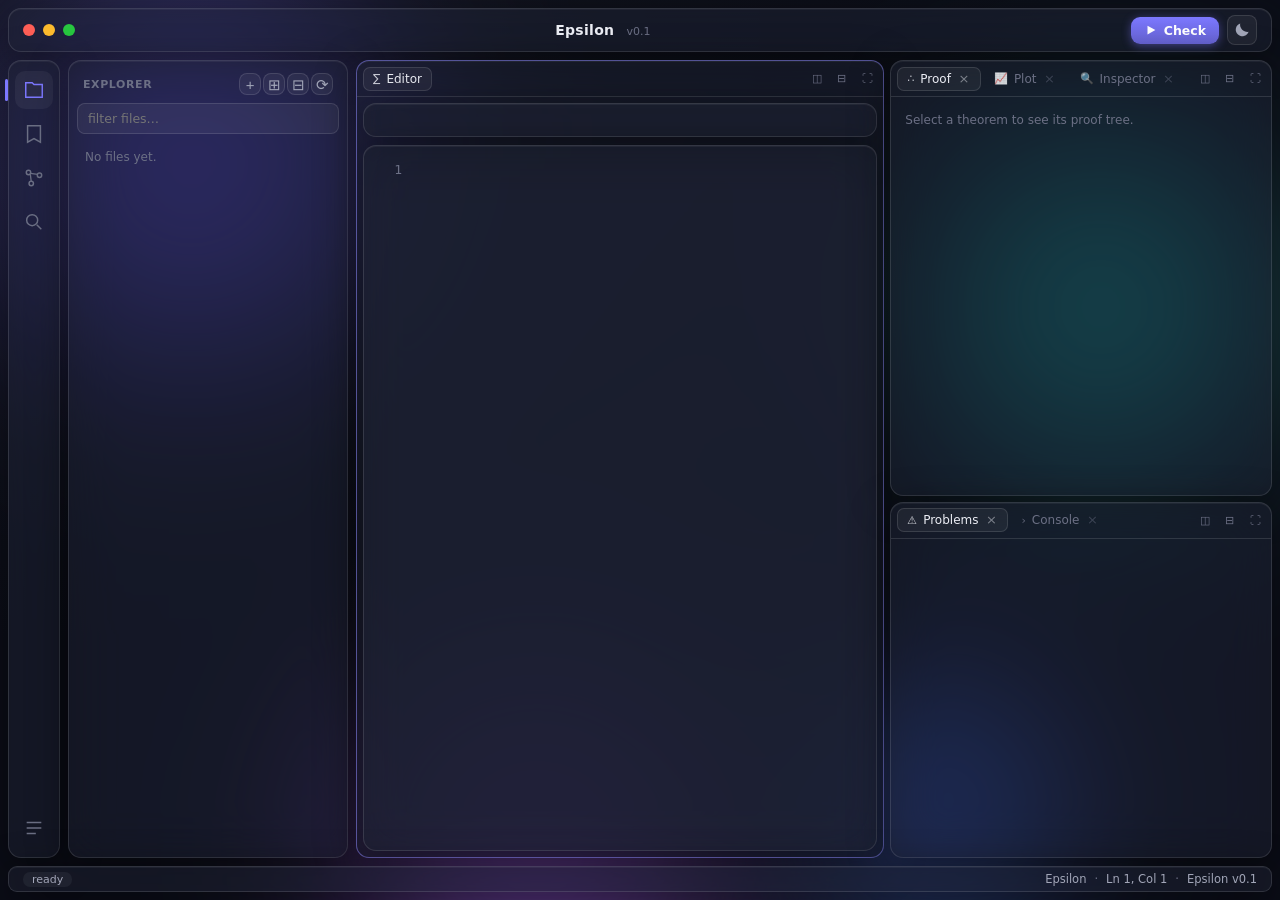
==== epsilon/server/static/index.html @ f81b8e3e "IDE: folder-aware file explorer and a multi-language editor Completes Phase 1 of the IDE plan.  **Fi" ====
<!DOCTYPE html>
<html lang="en" data-theme="dark">
<head>
  <meta charset="UTF-8" />
  <meta name="viewport" content="width=device-width, initial-scale=1.0" />
  <title>Epsilon</title>
  <link rel="icon" href="data:image/svg+xml,%3Csvg xmlns='http://www.w3.org/2000/svg' viewBox='0 0 32 32'%3E%3Crect width='32' height='32' rx='7' fill='%237c78ff'/%3E%3Ctext x='16' y='23' font-size='21' font-family='Georgia,serif' fill='white' text-anchor='middle'%3E%CE%B5%3C/text%3E%3C/svg%3E" />
  <link rel="stylesheet" href="app.css" />
</head>
<body>
  <!-- animated glass background -->
  <div class="bg-mesh" aria-hidden="true">
    <span class="blob blob-a"></span>
    <span class="blob blob-b"></span>
    <span class="blob blob-c"></span>
    <span class="blob blob-d"></span>
  </div>

  <div id="app" class="app-grid">
    <!-- title bar -->
    <header class="titlebar glass">
      <div class="title-left">
        <span class="traffic"><i class="tl tl-r"></i><i class="tl tl-y"></i><i class="tl tl-g"></i></span>
      </div>
      <div class="title-center">
        <span class="brand">Epsilon</span>
        <span class="brand-sub" id="metaVersion"></span>
      </div>
      <div class="title-right">
        <button class="btn" id="checkBtn" title="Check (Ctrl/Cmd+Enter)">
          <svg viewBox="0 0 16 16" width="14" height="14"><path d="M4 3l9 5-9 5z" fill="currentColor"/></svg>
          Check
        </button>
        <button class="icon-btn" id="themeBtn" title="Toggle theme" aria-label="Toggle theme">
          <svg viewBox="0 0 16 16" width="16" height="16"><path d="M6.2 1.4a6.6 6.6 0 108.4 8.4A7.2 7.2 0 016.2 1.4z" fill="currentColor"/></svg>
        </button>
      </div>
    </header>

    <!-- activity bar -->
    <nav class="activitybar glass" aria-label="Activity">
      <button class="act active" data-view="explorer" title="Explorer" aria-label="Explorer">
        <svg viewBox="0 0 24 24" width="22" height="22"><path d="M3 4h7l2 2h9v14H3z" fill="none" stroke="currentColor" stroke-width="1.6"/></svg>
      </button>
      <button class="act" data-view="theorems" title="Theorems" aria-label="Theorems">
        <svg viewBox="0 0 24 24" width="22" height="22"><path d="M5 3h14v18l-7-4-7 4z" fill="none" stroke="currentColor" stroke-width="1.6"/></svg>
      </button>
      <button class="act" data-view="graph" title="Dependency graph" aria-label="Dependency graph">
        <svg viewBox="0 0 24 24" width="22" height="22"><circle cx="6" cy="6" r="2.4" fill="none" stroke="currentColor" stroke-width="1.6"/><circle cx="18" cy="9" r="2.4" fill="none" stroke="currentColor" stroke-width="1.6"/><circle cx="9" cy="18" r="2.4" fill="none" stroke="currentColor" stroke-width="1.6"/><path d="M8 7l8 1M8 8l1 8" stroke="currentColor" stroke-width="1.4"/></svg>
      </button>
      <button class="act" data-view="search" title="Search" aria-label="Search">
        <svg viewBox="0 0 24 24" width="22" height="22"><circle cx="10" cy="10" r="6" fill="none" stroke="currentColor" stroke-width="1.6"/><path d="M15 15l5 5" stroke="currentColor" stroke-width="1.6"/></svg>
      </button>
      <div class="act-spacer"></div>
      <button class="act" id="paletteBtn" title="Command palette (Ctrl/Cmd+Shift+P)" aria-label="Command palette">
        <svg viewBox="0 0 24 24" width="22" height="22"><path d="M4 6h16M4 12h16M4 18h10" stroke="currentColor" stroke-width="1.6"/></svg>
      </button>
    </nav>

    <!-- sidebar -->
    <aside class="sidebar glass" id="sidebar">
      <div class="side-panel" data-panel="explorer">
        <div class="side-head">Explorer
          <span class="side-head-actions">
            <button class="mini-btn" id="newFileBtn" title="New file">+</button>
            <button class="mini-btn" id="newFolderBtn" title="New folder">⊞</button>
            <button class="mini-btn" id="collapseAllBtn" title="Collapse folders">⊟</button>
            <button class="mini-btn" id="refreshFilesBtn" title="Refresh">⟳</button>
          </span>
        </div>
        <input class="search-input" id="fileFilter" placeholder="filter files…" />
        <ul class="file-list" id="fileList"></ul>
      </div>
      <div class="side-panel hidden" data-panel="theorems">
        <div class="side-head">Theorems <span class="badge-counts" id="thmCounts"></span></div>
        <ul class="thm-list" id="thmList"></ul>
      </div>
      <div class="side-panel hidden" data-panel="graph">
        <div class="side-head">Dependency graph</div>
        <input class="search-input" id="graphSearch" placeholder="focus a result…" />
        <div class="graph-filters">
          <label><input type="checkbox" id="gfTheorem" checked /> Theorems</label>
          <label><input type="checkbox" id="gfAxiom" checked /> Axioms</label>
          <label><input type="checkbox" id="gfDefinition" /> Definitions</label>
          <label><input type="checkbox" id="gfIsolated" /> Unconnected</label>
        </div>
        <div class="graph-legend" id="graphLegend"></div>
        <div class="graph-hint">Drag the background to pan, scroll to zoom,
          drag a node to pull it out, click to inspect. Definitions are hidden
          by default because type aliases link to nearly everything.</div>
      </div>
      <div class="side-panel hidden" data-panel="search">
        <div class="side-head">Search</div>
        <input class="search-input" id="searchInput" placeholder="theorems, definitions…" />
        <ul class="search-results" id="searchResults"></ul>
      </div>
    </aside>

    <!-- editor + tabs -->
    <div class="pane-host" id="paneHost"></div>

    <footer class="statusbar glass">
      <span class="status-left">
        <span id="checkState" class="chip">ready</span>
        <span class="status-counts" id="statusCounts"></span>
      </span>
      <span class="status-right">
        <span id="editorLanguage">Epsilon</span>
        <span class="dot">·</span>
        <span id="cursorPos">Ln 1, Col 1</span>
        <span class="dot">·</span>
        <span>Epsilon v0.1</span>
      </span>
    </footer>
  </div>

  <!-- command palette -->
  <div class="palette-overlay hidden" id="paletteOverlay">
    <div class="palette glass">
      <input class="palette-input" id="paletteInput" placeholder="Type a command or file…" />
      <ul class="palette-list" id="paletteList"></ul>
    </div>
  </div>

  <!-- Pane views. These elements are re-parented into panes by panes.js;
       they live here only so the document has somewhere to define them. -->
  <div id="viewVault" hidden>
    <div id="viewDeps" class="view-graph">
      <div class="graph-tools" id="graphTools">
        <button class="mini-btn" id="graphFit" title="Fit graph to view">⤢</button>
        <button class="mini-btn" id="graphReset" title="Reset graph layout">⟳</button>
      </div>
      <canvas class="graph-canvas" id="graphCanvas"></canvas>
    </div>
    <div id="viewEditor" class="view-editor">
      <div class="tabstrip glass" id="tabstrip"></div>
      <div class="editor-wrap">
        <div class="gutter" id="gutter"></div>
        <div class="code-scroll" id="codeScroll">
          <pre class="highlight" id="highlight" aria-hidden="true"><code id="highlightCode"></code></pre>
          <textarea class="code-input" id="editor" spellcheck="false"
            autocomplete="off" autocapitalize="off" wrap="off"></textarea>
          <div class="caret hidden" id="caret" aria-hidden="true"></div>
        </div>
        <div class="autocomplete hidden" id="autocomplete" role="listbox"></div>
      </div>
    </div>
    <div class="view-scroll" id="proofPanel">
      <div class="empty-hint">Select a theorem to see its proof tree.</div>
    </div>
    <div class="view-scroll" id="plotPanel">
      <div class="empty-hint">Plots from the last check appear here.</div>
    </div>
    <div class="view-scroll" id="inspectorPanel">
      <div id="inspectorSymbol"></div>
      <div id="inspectorResults">
        <div class="empty-hint">#check / #eval results appear here.</div>
      </div>
    </div>
    <div class="view-scroll" id="problemsPanel"></div>
    <div class="view-console" id="consolePanel">
      <div class="console-log" id="consoleLog"></div>
      <div class="console-input-row">
        <span class="console-prompt">ε&gt;</span>
        <textarea class="console-input" id="consoleInput" rows="1"
          spellcheck="false" autocomplete="off"
          placeholder="evaluate an expression — Enter to run, Shift+Enter for a new line, Tab to complete"></textarea>
        <button class="mini-btn" id="consoleClear" title="Clear console">⌫</button>
      </div>
    </div>
    <div class="view-scroll" id="outputPanel"></div>
  </div>

  <div class="hover-tip hidden" id="hoverTip"></div>

  <!-- explorer context menu -->
  <div class="ctx-menu hidden" id="ctxMenu" role="menu"></div>

  <!-- toasts -->
  <div class="toast-stack" id="toastStack"></div>

  <script src="panes.js"></script>
  <script src="app.js"></script>
</body>
</html>
---- epsilon/server/static/app.css ----
/* ===================================================================
   Epsilon Web IDE — "Visual Studio Code meets Apple glass"
   Vanilla CSS, no external assets.
   =================================================================== */

:root {
  --font-ui: -apple-system, BlinkMacSystemFont, "SF Pro Text", "Segoe UI",
    system-ui, sans-serif;
  --font-mono: ui-monospace, "SF Mono", "JetBrains Mono", Menlo, Consolas,
    monospace;

  --radius: 13px;
  --radius-sm: 9px;
  --blur: 24px;
  --trans: 150ms cubic-bezier(0.32, 0.72, 0, 1);

  /* dark palette (default) */
  --bg-0: #0b0d17;
  --bg-1: #12151f;
  --glass-bg: rgba(30, 33, 48, 0.55);
  --glass-bg-strong: rgba(38, 41, 58, 0.72);
  --glass-border: rgba(255, 255, 255, 0.12);
  --glass-hi: rgba(255, 255, 255, 0.05);
  --fg: #eceef5;
  --fg-dim: #a2a6b8;
  --fg-faint: #6c7085;
  --accent: #7c78ff;
  --accent-2: #38d6c8;
  --shadow: 0 8px 40px rgba(0, 0, 0, 0.45), 0 1px 0 var(--glass-hi) inset;

  --ok: #57d977;
  --sym: #59a9ff;
  --num: #ffc861;
  --heur: #ff7a90;
  --err: #ff5c72;

  --k-keyword: #c9a2ff;
  --k-tactic: #7fe0d0;
  --k-type: #79c0ff;
  --k-num: #f7a86b;
  --k-string: #97e08a;
  --k-comment: #6c7085;
  --k-op: #ff9ec4;
  --k-directive: #ffcc66;
}

:root[data-theme="light"] {
  --bg-0: #eef1f8;
  --bg-1: #e4e8f3;
  --glass-bg: rgba(255, 255, 255, 0.62);
  --glass-bg-strong: rgba(255, 255, 255, 0.82);
  --glass-border: rgba(20, 22, 40, 0.1);
  --glass-hi: rgba(255, 255, 255, 0.7);
  --fg: #1c1f2b;
  --fg-dim: #545a70;
  --fg-faint: #8a90a6;
  --accent: #5b57e8;
  --accent-2: #14a89b;
  --shadow: 0 8px 34px rgba(40, 50, 90, 0.16), 0 1px 0 var(--glass-hi) inset;
  --ok: #1a9c47;
  --sym: #2b7de0;
  --num: #b7801e;
  --heur: #d43b57;
  --err: #d62f47;
  --k-keyword: #7b3fd0;
  --k-tactic: #128577;
  --k-type: #1f6fd0;
  --k-num: #b5561a;
  --k-string: #2f8f2a;
  --k-comment: #8a90a6;
  --k-op: #c0417e;
  --k-directive: #b07d00;
}

* { box-sizing: border-box; }

html, body {
  margin: 0;
  height: 100%;
  overflow: hidden;
  font-family: var(--font-ui);
  color: var(--fg);
  background: var(--bg-0);
  font-size: 13px;
  -webkit-font-smoothing: antialiased;
}

@media (prefers-reduced-motion: reduce) {
  * { animation: none !important; transition: none !important; }
}

/* ---------------- animated mesh background ---------------- */
.bg-mesh {
  position: fixed; inset: 0; z-index: 0; overflow: hidden;
  background:
    radial-gradient(120% 120% at 10% 0%, var(--bg-1), var(--bg-0) 60%);
}
.blob {
  position: absolute; border-radius: 50%; filter: blur(70px);
  opacity: 0.55; mix-blend-mode: screen;
  animation: drift 26s ease-in-out infinite alternate;
}
:root[data-theme="light"] .blob { mix-blend-mode: multiply; opacity: 0.4; }
.blob-a { width: 46vw; height: 46vw; left: -8vw; top: -10vw;
  background: radial-gradient(circle, #6f5bff, transparent 70%); }
.blob-b { width: 40vw; height: 40vw; right: -6vw; top: 4vw;
  background: radial-gradient(circle, #38d6c8, transparent 70%);
  animation-delay: -6s; }
.blob-c { width: 44vw; height: 44vw; left: 20vw; bottom: -18vw;
  background: radial-gradient(circle, #b15bff, transparent 70%);
  animation-delay: -12s; }
.blob-d { width: 30vw; height: 30vw; right: 12vw; bottom: -8vw;
  background: radial-gradient(circle, #4f7bff, transparent 70%);
  animation-delay: -3s; }
@keyframes drift {
  0% { transform: translate(0, 0) scale(1); }
  100% { transform: translate(4vw, 3vw) scale(1.15); }
}

/* ---------------- glass primitive ---------------- */
.glass {
  background: var(--glass-bg);
  backdrop-filter: blur(var(--blur)) saturate(150%);
  -webkit-backdrop-filter: blur(var(--blur)) saturate(150%);
  border: 1px solid var(--glass-border);
  box-shadow: var(--shadow);
}

/* ---------------- app grid ---------------- */
.app-grid {
  position: relative; z-index: 1;
  display: grid; height: 100vh; gap: 8px; padding: 8px;
  grid-template-columns: 52px 280px 1fr;
  grid-template-rows: 44px 1fr 26px;
  grid-template-areas:
    "title   title    title"
    "act     side     panes"
    "status  status   status";
}
.app-grid.sidebar-collapsed { grid-template-columns: 52px 0 1fr; }
.pane-host { grid-area: panes; min-width: 0; min-height: 0; display: flex; }

.titlebar { grid-area: title; border-radius: var(--radius);
  display: flex; align-items: center; padding: 0 14px; }
.activitybar { grid-area: act; border-radius: var(--radius);
  display: flex; flex-direction: column; align-items: center; gap: 6px;
  padding: 10px 0; }
.sidebar { grid-area: side; border-radius: var(--radius); overflow: hidden;
  display: flex; flex-direction: column; }
.editor-area { grid-area: editor; display: flex; flex-direction: column;
  gap: 8px; min-width: 0; }
.utility { grid-area: util; border-radius: var(--radius); overflow: hidden;
  display: flex; flex-direction: column; }
.bottom { grid-area: bottom; border-radius: var(--radius); overflow: hidden;
  display: flex; flex-direction: column; }
.statusbar { grid-area: status; border-radius: 9px; display: flex;
  align-items: center; justify-content: space-between; padding: 0 14px;
  font-size: 11.5px; color: var(--fg-dim); }

.sidebar-collapsed .sidebar, .util-collapsed .utility,
.bottom-collapsed .bottom .bottom-body { display: none; }

/* ---------------- titlebar ---------------- */
.traffic { display: flex; gap: 8px; }
.tl { width: 12px; height: 12px; border-radius: 50%; display: inline-block; }
.tl-r { background: #ff5f57; } .tl-y { background: #febc2e; }
.tl-g { background: #28c840; }
.title-center { flex: 1; text-align: center; }
.brand { font-weight: 650; letter-spacing: 0.3px; font-size: 14px; }
.brand-sub { color: var(--fg-faint); margin-left: 8px; font-size: 11px; }
.title-right { display: flex; align-items: center; gap: 8px; }

.btn {
  display: inline-flex; align-items: center; gap: 6px;
  background: linear-gradient(var(--accent), color-mix(in srgb, var(--accent) 82%, #000));
  color: #fff; border: none; border-radius: 9px; padding: 6px 13px;
  font-family: var(--font-ui); font-size: 12.5px; font-weight: 550;
  cursor: pointer; transition: var(--trans);
  box-shadow: 0 2px 10px color-mix(in srgb, var(--accent) 45%, transparent);
}
.btn:hover { transform: translateY(-1px); filter: brightness(1.08); }
.btn:active { transform: translateY(0); }
.btn.running { opacity: 0.7; pointer-events: none; }
/* checking is an Epsilon operation; the button says so when it cannot run */
.btn:disabled {
  background: var(--glass-hi); color: var(--fg-faint); box-shadow: none;
  cursor: default; border: 1px solid var(--glass-border);
}
.btn:disabled:hover { transform: none; filter: none; }

.icon-btn, .mini-btn {
  background: var(--glass-hi); border: 1px solid var(--glass-border);
  color: var(--fg-dim); border-radius: 8px; cursor: pointer;
  display: inline-flex; align-items: center; justify-content: center;
  transition: var(--trans);
}
.icon-btn { width: 30px; height: 30px; }
.icon-btn:hover, .mini-btn:hover { color: var(--fg); background: var(--glass-border); }
.mini-btn { width: 22px; height: 22px; font-size: 15px; line-height: 1; }

/* ---------------- activity bar ---------------- */
.act {
  width: 38px; height: 38px; border-radius: 10px; border: none;
  background: transparent; color: var(--fg-faint); cursor: pointer;
  display: flex; align-items: center; justify-content: center;
  transition: var(--trans); position: relative;
}
.act:hover { color: var(--fg); background: var(--glass-hi); }
.act.active { color: var(--accent); background: var(--glass-hi); }
.act.active::before {
  content: ""; position: absolute; left: -10px; top: 8px; bottom: 8px;
  width: 3px; border-radius: 3px; background: var(--accent);
}
.act-spacer { flex: 1; }

/* ---------------- sidebar ---------------- */
.side-panel { display: flex; flex-direction: column; height: 100%;
  min-height: 0; }
.side-panel.hidden { display: none; }
.side-head {
  padding: 12px 14px 8px; font-size: 11px; font-weight: 600;
  text-transform: uppercase; letter-spacing: 0.6px; color: var(--fg-faint);
  display: flex; align-items: center; justify-content: space-between;
}
.file-list, .thm-list, .search-results { list-style: none; margin: 0;
  padding: 0 6px; overflow-y: auto; flex: 1; }
.file-item {
  padding: 6px 10px; border-radius: 8px; cursor: pointer; font-size: 12.5px;
  display: flex; align-items: center; gap: 7px; color: var(--fg-dim);
  transition: var(--trans);
}
.file-item:hover { background: var(--glass-hi); color: var(--fg); }
.file-item.active { background: var(--glass-border); color: var(--fg); }
.file-item .dirty { width: 7px; height: 7px; border-radius: 50%;
  background: var(--accent); margin-left: auto; opacity: 0; }
.file-item.dirty .dirty { opacity: 1; }

/* --- explorer tree --- */
.side-head-actions { display: flex; gap: 2px; }
#fileFilter { margin: 0 8px 6px; }
.file-item { padding: 5px 10px; gap: 6px; user-select: none; }
.file-item.folder { font-weight: 550; color: var(--fg-dim); }
.file-item .twisty { width: 10px; font-size: 9px; opacity: 0.75;
  flex: none; text-align: center; }
.file-item .file-glyph {
  flex: none; min-width: 20px; height: 15px; padding: 0 3px; border-radius: 4px;
  font-size: 8.5px; font-weight: 700; line-height: 15px; text-align: center;
  letter-spacing: 0.2px; text-transform: uppercase;
  background: var(--glass-hi); color: var(--fg-faint);
}
.file-item .file-glyph.folder-glyph { background: none; color: var(--fg-faint);
  min-width: 12px; font-size: 11px; }
.file-item .file-name { overflow: hidden; text-overflow: ellipsis;
  white-space: nowrap; }
.file-item.drop-target { background: color-mix(in srgb, var(--accent) 22%, transparent);
  outline: 1px solid var(--accent); outline-offset: -1px; }
.file-empty { padding: 10px; font-size: 12px; color: var(--fg-faint); }

/* one accent per language, so the file type reads before the name does */
.file-glyph.lang-epsilon { background: color-mix(in srgb, var(--accent) 26%, transparent);
  color: var(--accent); }
.file-glyph.lang-python { background: color-mix(in srgb, #4b8bbe 30%, transparent);
  color: #7fb3d8; }
.file-glyph.lang-cpp { background: color-mix(in srgb, #f34b7d 26%, transparent);
  color: #f37f9e; }
.file-glyph.lang-markdown { background: color-mix(in srgb, var(--fg-faint) 22%, transparent); }
.file-glyph.lang-latex { background: color-mix(in srgb, #2ea44f 26%, transparent);
  color: #6fcf8b; }
.file-glyph.lang-json,
.file-glyph.lang-yaml,
.file-glyph.lang-toml { background: color-mix(in srgb, var(--heur) 22%, transparent);
  color: var(--heur); }

/* --- context menu --- */
.ctx-menu {
  position: fixed; z-index: 90; min-width: 168px; padding: 5px;
  border-radius: 11px; background: var(--glass); border: 1px solid var(--glass-border);
  backdrop-filter: blur(22px) saturate(150%);
  -webkit-backdrop-filter: blur(22px) saturate(150%);
  box-shadow: 0 14px 44px rgba(0, 0, 0, 0.35);
  display: flex; flex-direction: column; gap: 1px;
}
.ctx-menu.hidden { display: none; }
.ctx-item {
  text-align: left; padding: 7px 10px; border-radius: 7px; border: none;
  background: none; color: var(--fg-dim); font: inherit; font-size: 12.5px;
  cursor: pointer; transition: var(--trans);
}
.ctx-item:hover { background: var(--glass-hi); color: var(--fg); }
.ctx-item.danger { color: var(--err); }
.ctx-item.danger:hover { background: color-mix(in srgb, var(--err) 18%, transparent); }
.ctx-sep { height: 1px; margin: 4px 6px; background: var(--glass-border); }

.thm-item {
  padding: 8px 10px; border-radius: 9px; cursor: pointer; margin-bottom: 3px;
  transition: var(--trans); border: 1px solid transparent;
}
.thm-item:hover { background: var(--glass-hi); }
.thm-item.active { background: var(--glass-hi); border-color: var(--glass-border); }
.thm-row { display: flex; align-items: center; gap: 7px; }
.thm-name { font-family: var(--font-mono); font-size: 12px; font-weight: 600; }
.thm-stmt { font-size: 11px; color: var(--fg-dim); margin-top: 3px;
  font-family: var(--font-mono); white-space: nowrap; overflow: hidden;
  text-overflow: ellipsis; }
/* the internal identifier, shown under the mathematical name */
.thm-ident { font-family: var(--font-mono); font-size: 10px;
  color: var(--fg-faint); margin-top: 2px; }
.thm-doc { font-size: 10.5px; color: var(--fg-faint); margin-top: 4px;
  line-height: 1.4; }
.thm-axioms { margin-top: 5px; display: flex; flex-wrap: wrap; gap: 4px; }
.axiom-chip { font-size: 9.5px; padding: 1px 6px; border-radius: 6px;
  background: var(--glass-border); color: var(--fg-dim); }

.status-dot { width: 9px; height: 9px; border-radius: 50%; flex: 0 0 auto; }
.status-dot.proven { background: var(--ok); box-shadow: 0 0 8px var(--ok); }
.status-dot.symbolic { background: var(--sym); box-shadow: 0 0 8px var(--sym); }
.status-dot.numeric { background: var(--num); box-shadow: 0 0 8px var(--num); }
.status-dot.heuristic { background: var(--heur); box-shadow: 0 0 8px var(--heur); }

.badge-counts { font-size: 10px; display: flex; gap: 6px; }
.badge-counts span { display: inline-flex; align-items: center; gap: 3px; }

.graph-hint, .empty-hint { padding: 14px; color: var(--fg-faint);
  font-size: 12px; line-height: 1.5; }
.search-input {
  margin: 0 12px 8px; padding: 7px 10px; border-radius: 8px;
  background: var(--glass-hi); border: 1px solid var(--glass-border);
  color: var(--fg); font-family: var(--font-ui); font-size: 12.5px;
}
.search-input:focus { outline: 2px solid var(--accent); outline-offset: -1px; }
.search-item { padding: 7px 10px; border-radius: 8px; cursor: pointer;
  font-size: 12px; }
.search-item:hover { background: var(--glass-hi); }
.search-item .sn { font-family: var(--font-mono); font-weight: 600; }
.search-item .ss { color: var(--fg-faint); font-family: var(--font-mono);
  font-size: 11px; }
.search-item .si { color: var(--fg-dim); font-family: var(--font-mono);
  font-size: 10px; }

/* ---------------- tabs ---------------- */
.tabstrip { border-radius: var(--radius); display: flex; align-items: center;
  padding: 5px 6px; gap: 4px; overflow-x: auto; min-height: 40px; }
.tab {
  display: inline-flex; align-items: center; gap: 7px; padding: 6px 12px;
  border-radius: 8px; cursor: pointer; font-size: 12.5px; color: var(--fg-dim);
  white-space: nowrap; transition: var(--trans); border: 1px solid transparent;
}
.tab:hover { background: var(--glass-hi); }
.tab.active { background: var(--glass-hi); color: var(--fg);
  border-color: var(--glass-border); }
.tab .close { width: 16px; height: 16px; border-radius: 4px; text-align: center;
  line-height: 15px; opacity: 0.5; }
.tab .close:hover { opacity: 1; background: var(--glass-border); }
.tab .dirty { width: 7px; height: 7px; border-radius: 50%; background: var(--accent); }

/* ---------------- editor ---------------- */
.editor-wrap {
  flex: 1; position: relative; display: flex; overflow: hidden;
  border-radius: var(--radius); background: var(--glass-bg);
  backdrop-filter: blur(var(--blur)) saturate(150%);
  -webkit-backdrop-filter: blur(var(--blur)) saturate(150%);
  border: 1px solid var(--glass-border); box-shadow: var(--shadow);
}
.gutter {
  flex: 0 0 auto; padding: 14px 8px 14px 14px; text-align: right;
  font-family: var(--font-mono); font-size: 13px; line-height: 20px;
  color: var(--fg-faint); user-select: none; overflow: hidden;
  min-width: 46px; white-space: pre;
}
.gutter .gerr { color: var(--err); font-weight: 700; }
.code-scroll { position: relative; flex: 1; overflow: auto; }
.highlight, .code-input {
  margin: 0; padding: 14px 16px; font-family: var(--font-mono);
  font-size: 13px; line-height: 20px; tab-size: 2; white-space: pre;
  border: 0; width: max-content; min-width: 100%;
}
.highlight {
  position: absolute; inset: 0; pointer-events: none; color: var(--fg);
  overflow: visible;
}
.highlight code { font: inherit; }
.code-input {
  position: relative; background: transparent; color: transparent;
  caret-color: var(--accent); resize: none; outline: none; overflow: hidden;
  display: block; min-height: 100%;
}
.code-input::selection { background: color-mix(in srgb, var(--accent) 34%, transparent); }

/* syntax tokens */
.tok-comment { color: var(--k-comment); font-style: italic; }
.tok-keyword { color: var(--k-keyword); font-weight: 600; }
.tok-tactic  { color: var(--k-tactic); }
.tok-type    { color: var(--k-type); }
.tok-num     { color: var(--k-num); }
.tok-string  { color: var(--k-string); }
.tok-op      { color: var(--k-op); }
.tok-directive { color: var(--k-directive); font-weight: 600; }
.err-underline {
  text-decoration: wavy underline var(--err); text-decoration-skip-ink: none;
}

.graph-canvas { position: absolute; inset: 0; width: 100%; height: 100%; }
.graph-canvas.hidden { display: none; }
.hidden { display: none !important; }

/* ---------------- utility panel ---------------- */
.util-tabs, .bottom-tabs { display: flex; align-items: center; gap: 2px;
  padding: 8px 10px; border-bottom: 1px solid var(--glass-border); }
.util-tab, .bottom-tab {
  background: transparent; border: none; color: var(--fg-faint);
  padding: 5px 11px; border-radius: 7px; cursor: pointer; font-size: 12px;
  font-family: var(--font-ui); transition: var(--trans);
}
.util-tab:hover, .bottom-tab:hover { color: var(--fg); background: var(--glass-hi); }
.util-tab.active, .bottom-tab.active { color: var(--fg); background: var(--glass-hi); }
.util-body, .bottom-body { flex: 1; overflow: auto; min-height: 0; }
.util-panel, .bottom-panel { height: 100%; overflow: auto; }

/* proof tree */
.proof-tree { padding: 12px; font-family: var(--font-mono); font-size: 12px; }
.pnode { margin: 2px 0; }
.pnode-head { display: flex; align-items: center; gap: 6px; cursor: pointer;
  padding: 3px 5px; border-radius: 6px; }
.pnode-head:hover { background: var(--glass-hi); }
.pnode-rule { font-size: 10px; padding: 1px 6px; border-radius: 5px;
  background: color-mix(in srgb, var(--accent) 22%, transparent);
  color: var(--accent); }
.pnode-tactic { color: var(--fg); }
.pnode-goal { color: var(--fg-dim); padding: 2px 0 4px 22px; }
.pnode-children { margin-left: 14px; border-left: 1px solid var(--glass-border);
  padding-left: 8px; }
.pnode.collapsed .pnode-children { display: none; }
.pnode-toggle { width: 12px; color: var(--fg-faint); }

/* plots */
.plot-item { padding: 10px; }
.plot-item canvas { width: 100%; border-radius: 10px; background: var(--glass-hi);
  display: block; }
.plot-readout { font-family: var(--font-mono); font-size: 11px;
  color: var(--fg-dim); margin-top: 5px; min-height: 15px; }

.inspector-item { padding: 8px 12px; font-family: var(--font-mono);
  font-size: 12px; border-bottom: 1px solid var(--glass-border); }
.inspector-item .ik { color: var(--accent); font-size: 10px; }

/* ---------------- bottom ---------------- */
.bottom-tabs { position: relative; }
.bottom-collapse { margin-left: auto; }
.badge { font-size: 10px; padding: 0 6px; border-radius: 8px;
  background: var(--glass-border); margin-left: 4px; }
.problem-item {
  padding: 7px 14px; display: flex; gap: 9px; cursor: pointer; font-size: 12px;
  border-bottom: 1px solid var(--glass-border); align-items: baseline;
}
.problem-item:hover { background: var(--glass-hi); }
.problem-item .pi-sev { color: var(--err); font-weight: 600; }
.problem-item .pi-sev.warning { color: var(--num); }
.problem-item .pi-loc { color: var(--fg-faint); font-family: var(--font-mono);
  font-size: 11px; }
.problem-item .pi-msg { color: var(--fg-dim); white-space: pre-wrap; }
.problem-item .pi-fix { color: var(--accent-2); font-size: 11px; margin-top: 3px; }
.no-problems { padding: 14px; color: var(--fg-faint); font-size: 12px; }

.console-log { padding: 10px 14px; font-family: var(--font-mono);
  font-size: 12px; }
.console-line { margin: 2px 0; white-space: pre-wrap; }
.console-line.in { color: var(--fg-dim); }
.console-line.in::before { content: "ε> "; color: var(--accent); }
.console-line.err { color: var(--err); }
.console-input-row { display: flex; align-items: center; gap: 8px;
  padding: 8px 14px; border-top: 1px solid var(--glass-border); }
.console-prompt { color: var(--accent); font-family: var(--font-mono); }
.console-input { flex: 1; background: transparent; border: none; color: var(--fg);
  font-family: var(--font-mono); font-size: 12px; outline: none; }
.output-line { padding: 4px 14px; font-family: var(--font-mono); font-size: 12px;
  color: var(--fg-dim); }

/* ---------------- status bar ---------------- */
.status-left, .status-right { display: flex; align-items: center; gap: 8px; }
.chip { padding: 1px 9px; border-radius: 7px; background: var(--glass-hi);
  font-size: 11px; }
.chip.ok { color: var(--ok); } .chip.err { color: var(--err); }
.chip.running { color: var(--num); }
.status-counts { display: flex; gap: 8px; }
.status-counts .sc { display: inline-flex; align-items: center; gap: 4px; }
.dot { color: var(--fg-faint); }

/* ---------------- command palette ---------------- */
.palette-overlay {
  position: fixed; inset: 0; z-index: 50; display: flex;
  justify-content: center; padding-top: 12vh;
  background: rgba(0, 0, 0, 0.35); backdrop-filter: blur(3px);
}
.palette { width: min(620px, 90vw); height: max-content; max-height: 60vh;
  border-radius: 14px; overflow: hidden; display: flex; flex-direction: column;
  background: var(--glass-bg-strong); }
.palette-input {
  padding: 15px 18px; border: none; background: transparent; color: var(--fg);
  font-family: var(--font-ui); font-size: 15px; outline: none;
  border-bottom: 1px solid var(--glass-border);
}
.palette-list { list-style: none; margin: 0; padding: 6px; overflow-y: auto; }
.palette-item { padding: 9px 12px; border-radius: 8px; cursor: pointer;
  display: flex; align-items: center; gap: 10px; font-size: 13px; }
.palette-item.sel, .palette-item:hover { background: var(--glass-hi); }
.palette-item .pk { font-size: 10px; color: var(--fg-faint);
  margin-left: auto; text-transform: uppercase; letter-spacing: 0.5px; }

/* ---------------- toasts ---------------- */
.toast-stack { position: fixed; top: 56px; right: 16px; z-index: 60;
  display: flex; flex-direction: column; gap: 8px; }
.toast {
  padding: 10px 15px; border-radius: 11px; font-size: 12.5px;
  background: var(--glass-bg-strong);
  backdrop-filter: blur(var(--blur)) saturate(150%);
  -webkit-backdrop-filter: blur(var(--blur)) saturate(150%);
  border: 1px solid var(--glass-border); box-shadow: var(--shadow);
  animation: toast-in var(--trans); max-width: 320px;
}
.toast.err { border-color: color-mix(in srgb, var(--err) 50%, transparent); }
.toast.ok { border-color: color-mix(in srgb, var(--ok) 50%, transparent); }
@keyframes toast-in {
  from { opacity: 0; transform: translateX(20px); }
  to { opacity: 1; transform: translateX(0); }
}

/* scrollbars */
::-webkit-scrollbar { width: 10px; height: 10px; }
::-webkit-scrollbar-thumb { background: var(--glass-border); border-radius: 6px;
  border: 2px solid transparent; background-clip: padding-box; }
::-webkit-scrollbar-thumb:hover { background: var(--fg-faint); }
::-webkit-scrollbar-track { background: transparent; }

:focus-visible { outline: 2px solid var(--accent); outline-offset: 1px; }

/* ===================================================================
   Editor intelligence: caret, autocomplete, hover, resizers, graph tools
   =================================================================== */

/* --- resizable panel boundaries ---------------------------------- */
/* Each handle shares a grid cell with the panel it follows and is
   pinned to that panel's edge, so panels can be resized without the
   grid template needing to know they exist. */
.resizer { z-index: 5; position: relative; }
.resizer::after {
  content: ""; position: absolute; inset: 0; border-radius: 3px;
  background: transparent; transition: background var(--trans);
}
.resizer:hover::after, .resizer:focus-visible::after,
body.resizing .resizer::after { background: var(--accent); opacity: 0.55; }
.resizer-v { grid-row: 2; width: 10px; cursor: col-resize; }
.resizer-v[data-resize="side"] { grid-area: side; justify-self: end;
  margin-right: -9px; }
.resizer-v[data-resize="util"] { grid-area: util; justify-self: start;
  margin-left: -9px; }
.resizer-h[data-resize="bottom"] { grid-area: bottom; align-self: start;
  height: 10px; margin-top: -9px; cursor: row-resize; width: 100%; }
.resizer:focus-visible { outline: none; }
body.resizing { user-select: none; cursor: col-resize; }

.sidebar-collapsed .resizer-v[data-resize="side"],
.util-collapsed .resizer-v[data-resize="util"],
.bottom-collapsed .resizer-h { display: none; }

/* --- animated caret ---------------------------------------------- */
/* The native caret cannot be animated, so it is hidden only once the
   custom one is running; if scripting fails the browser caret stays. */
.code-input.custom-caret { caret-color: transparent; }
.caret {
  position: absolute; left: 0; top: 0; width: 2px; border-radius: 2px;
  background: var(--accent); pointer-events: none; z-index: 3;
  box-shadow: 0 0 8px color-mix(in srgb, var(--accent) 70%, transparent);
  will-change: transform, opacity;
  transition: transform 60ms cubic-bezier(0.32, 0.72, 0, 1);
}
.caret.blinking { animation: caret-pulse 1.15s ease-in-out infinite; }
@keyframes caret-pulse {
  0%, 42%   { opacity: 1;    transform-origin: center; }
  50%       { opacity: 0.25; }
  58%, 100% { opacity: 1; }
}
@media (prefers-reduced-motion: reduce) {
  .caret.blinking { animation: none; opacity: 1; }
  .caret { transition: none; }
}

/* --- autocomplete -------------------------------------------------- */
.autocomplete {
  position: absolute; z-index: 20; min-width: 250px; max-width: 420px;
  max-height: 264px; overflow-y: auto; padding: 5px;
  border-radius: 11px; background: var(--glass-bg-strong);
  backdrop-filter: blur(var(--blur)) saturate(150%);
  -webkit-backdrop-filter: blur(var(--blur)) saturate(150%);
  border: 1px solid var(--glass-border); box-shadow: var(--shadow);
}
.ac-item {
  display: flex; align-items: flex-start; gap: 8px; padding: 5px 8px;
  border-radius: 7px; cursor: pointer;
}
.ac-item.sel, .ac-item:hover { background: var(--glass-hi); }
.ac-kind {
  flex: 0 0 auto; font-size: 9px; text-transform: uppercase;
  letter-spacing: 0.4px; padding: 2px 5px; border-radius: 5px;
  background: var(--glass-border); color: var(--fg-faint); margin-top: 1px;
}
.ac-kind.theorem { color: var(--ok); }
.ac-kind.axiom { color: var(--heur); }
.ac-kind.definition { color: var(--accent-2); }
.ac-kind.tactic { color: var(--k-tactic); }
.ac-kind.keyword { color: var(--k-keyword); }
.ac-main { min-width: 0; }
.ac-name { font-family: var(--font-mono); font-size: 12px; color: var(--fg); }
.ac-title { font-size: 10.5px; color: var(--accent-2); margin-top: 1px; }
.ac-type { font-family: var(--font-mono); font-size: 10px;
  color: var(--fg-faint); margin-top: 1px; white-space: nowrap;
  overflow: hidden; text-overflow: ellipsis; }

/* --- hover tooltip -------------------------------------------------- */
.hover-tip {
  position: fixed; z-index: 40; max-width: 460px; padding: 10px 13px;
  border-radius: 11px; background: var(--glass-bg-strong);
  backdrop-filter: blur(var(--blur)) saturate(150%);
  -webkit-backdrop-filter: blur(var(--blur)) saturate(150%);
  border: 1px solid var(--glass-border); box-shadow: var(--shadow);
  pointer-events: none; font-size: 12px;
}
.tip-title { font-size: 12.5px; font-weight: 600; color: var(--accent-2);
  margin-bottom: 2px; }
.tip-name { font-family: var(--font-mono); font-size: 11px;
  color: var(--fg-faint); }
.tip-type { font-family: var(--font-mono); font-size: 12px; color: var(--fg);
  margin-top: 6px; white-space: pre-wrap; }
.tip-status { margin-top: 6px; font-size: 11px; }
.tip-status.proven { color: var(--ok); }
.tip-status.symbolic { color: var(--sym); }
.tip-status.numeric { color: var(--num); }
.tip-status.heuristic { color: var(--heur); }
.tip-doc { margin-top: 6px; color: var(--fg-dim); font-size: 11.5px;
  line-height: 1.45; }
.tip-hint { margin-top: 7px; font-size: 10px; color: var(--fg-faint);
  border-top: 1px solid var(--glass-border); padding-top: 5px; }

/* ctrl/cmd held: the editor behaves like a link surface */
.code-input.linking { cursor: pointer; }

/* --- graph tools ----------------------------------------------------- */
.graph-tools { position: absolute; right: 12px; top: 12px; z-index: 6;
  display: flex; gap: 6px; }
.graph-canvas { cursor: grab; }
.graph-canvas:active { cursor: grabbing; }

/* --- console --------------------------------------------------------- */
.console-input {
  flex: 1; background: transparent; border: none; color: var(--fg);
  font-family: var(--font-mono); font-size: 12px; outline: none;
  resize: none; overflow-y: auto; line-height: 1.5; padding: 0;
  max-height: 140px;
}
.console-input-row { align-items: flex-start; }
.console-prompt { padding-top: 1px; }
.console-line { position: relative; padding-right: 42px; }
.console-line.pending { color: var(--fg-faint); font-style: italic; }
.console-line.hint { color: var(--accent-2); font-size: 11px;
  white-space: pre-wrap; }
.console-copy {
  position: absolute; right: 0; top: 0; font-size: 9.5px; padding: 1px 6px;
  border-radius: 5px; border: 1px solid var(--glass-border);
  background: var(--glass-hi); color: var(--fg-faint); cursor: pointer;
  opacity: 0; transition: opacity var(--trans);
}
.console-line:hover .console-copy { opacity: 1; }
.console-copy:hover { color: var(--fg); }

/* --- graph filters ---------------------------------------------------- */
.graph-filters { padding: 0 12px 6px; display: flex; flex-direction: column;
  gap: 5px; }
.graph-filters label { display: flex; align-items: center; gap: 7px;
  font-size: 12px; color: var(--fg-dim); cursor: pointer; }
.graph-filters input { accent-color: var(--accent); }
.graph-legend { padding: 6px 12px 2px; display: flex; flex-wrap: wrap;
  gap: 4px 10px; font-size: 10.5px; color: var(--fg-faint); }
.graph-legend span { display: inline-flex; align-items: center; gap: 5px; }
.graph-legend i { width: 8px; height: 8px; border-radius: 50%;
  display: inline-block; }

/* ===================================================================
   Pane system — one infrastructure for every tool
   =================================================================== */
.pane-split { display: flex; flex: 1 1 0; min-width: 0; min-height: 0; gap: 0; }
.pane-split.row { flex-direction: row; }
.pane-split.col { flex-direction: column; }

.pane-sash { flex: 0 0 6px; position: relative; z-index: 4; }
.pane-sash.row { cursor: col-resize; }
.pane-sash.col { cursor: row-resize; }
.pane-sash::after {
  content: ""; position: absolute; border-radius: 3px;
  background: transparent; transition: background var(--trans);
}
.pane-sash.row::after { inset: 6px 1px; }
.pane-sash.col::after { inset: 1px 6px; }
.pane-sash:hover::after, .pane-sash:focus-visible::after,
body.resizing .pane-sash::after { background: var(--accent); opacity: 0.5; }
.pane-sash:focus-visible { outline: none; }

.pane {
  flex: 1 1 0; min-width: 0; min-height: 0; display: flex;
  flex-direction: column; border-radius: var(--radius); overflow: hidden;
  background: var(--glass-bg);
  backdrop-filter: blur(var(--blur)) saturate(150%);
  -webkit-backdrop-filter: blur(var(--blur)) saturate(150%);
  border: 1px solid var(--glass-border); box-shadow: var(--shadow);
  transition: border-color var(--trans);
}
.pane.focused { border-color: color-mix(in srgb, var(--accent) 45%, var(--glass-border)); }

.pane-tabs {
  display: flex; align-items: center; gap: 3px; padding: 5px 6px;
  border-bottom: 1px solid var(--glass-border); min-height: 36px;
  overflow-x: auto; scrollbar-width: none;
}
.pane-tabs::-webkit-scrollbar { display: none; }
.pane-tabs-spacer { flex: 1 1 auto; }

.pane-tab {
  display: inline-flex; align-items: center; gap: 6px; padding: 4px 9px;
  border-radius: 7px; cursor: pointer; font-size: 12px; white-space: nowrap;
  color: var(--fg-faint); border: 1px solid transparent;
  transition: var(--trans); user-select: none;
}
.pane-tab:hover { background: var(--glass-hi); color: var(--fg-dim); }
.pane-tab.active { background: var(--glass-hi); color: var(--fg);
  border-color: var(--glass-border); }
.pane-tab-icon { font-size: 11px; opacity: 0.85; }
.pane-tab-close { width: 14px; height: 14px; border-radius: 4px;
  text-align: center; line-height: 13px; opacity: 0.45; font-size: 13px; }
.pane-tab-close:hover { opacity: 1; background: var(--glass-border); }
.pane-tab-badge { min-width: 15px; height: 15px; padding: 0 4px; border-radius: 7px;
  font-size: 9.5px; font-weight: 650; line-height: 15px; text-align: center;
  background: var(--glass-border); color: var(--fg-dim); }
.pane-tab-badge[data-tone="err"] { background: color-mix(in srgb, var(--err) 26%, transparent);
  color: var(--err); }
.pane-tab-badge[data-tone="warn"] { background: color-mix(in srgb, var(--heur) 26%, transparent);
  color: var(--heur); }

.pane-btn {
  flex: 0 0 auto; width: 22px; height: 22px; border-radius: 6px;
  border: 1px solid transparent; background: transparent;
  color: var(--fg-faint); cursor: pointer; font-size: 11px; line-height: 1;
  transition: var(--trans);
}
.pane-btn:hover { color: var(--fg); background: var(--glass-hi);
  border-color: var(--glass-border); }

.pane-body { flex: 1 1 0; min-height: 0; position: relative; display: flex; }
.pane-view { flex: 1 1 0; min-width: 0; min-height: 0; }
.pane-empty { margin: auto; padding: 20px; text-align: center;
  color: var(--fg-faint); font-size: 12px; max-width: 260px; line-height: 1.5; }

/* view shells */
.view-editor { display: flex; flex-direction: column; gap: 8px; padding: 6px; }
.view-scroll { overflow: auto; padding: 0; }
.view-console { display: flex; flex-direction: column; min-height: 0; }
.view-graph { position: relative; }

/* the editor view supplies its own chrome inside the pane */
.view-editor .tabstrip { min-height: 34px; }
.view-editor .editor-wrap { flex: 1 1 0; min-height: 0; }

/* drop zones while dragging a tab */
.pane-drop { position: absolute; pointer-events: none; z-index: 8;
  background: color-mix(in srgb, var(--accent) 26%, transparent);
  border: 1px solid var(--accent); border-radius: 9px; }
.pane-drop.hidden { display: none; }
.pane-drop.center { inset: 8px; }
.pane-drop.left  { left: 4px; top: 4px; bottom: 4px; width: 46%; }
.pane-drop.right { right: 4px; top: 4px; bottom: 4px; width: 46%; }
.pane-drop.up    { left: 4px; right: 4px; top: 4px; height: 46%; }
.pane-drop.down  { left: 4px; right: 4px; bottom: 4px; height: 46%; }
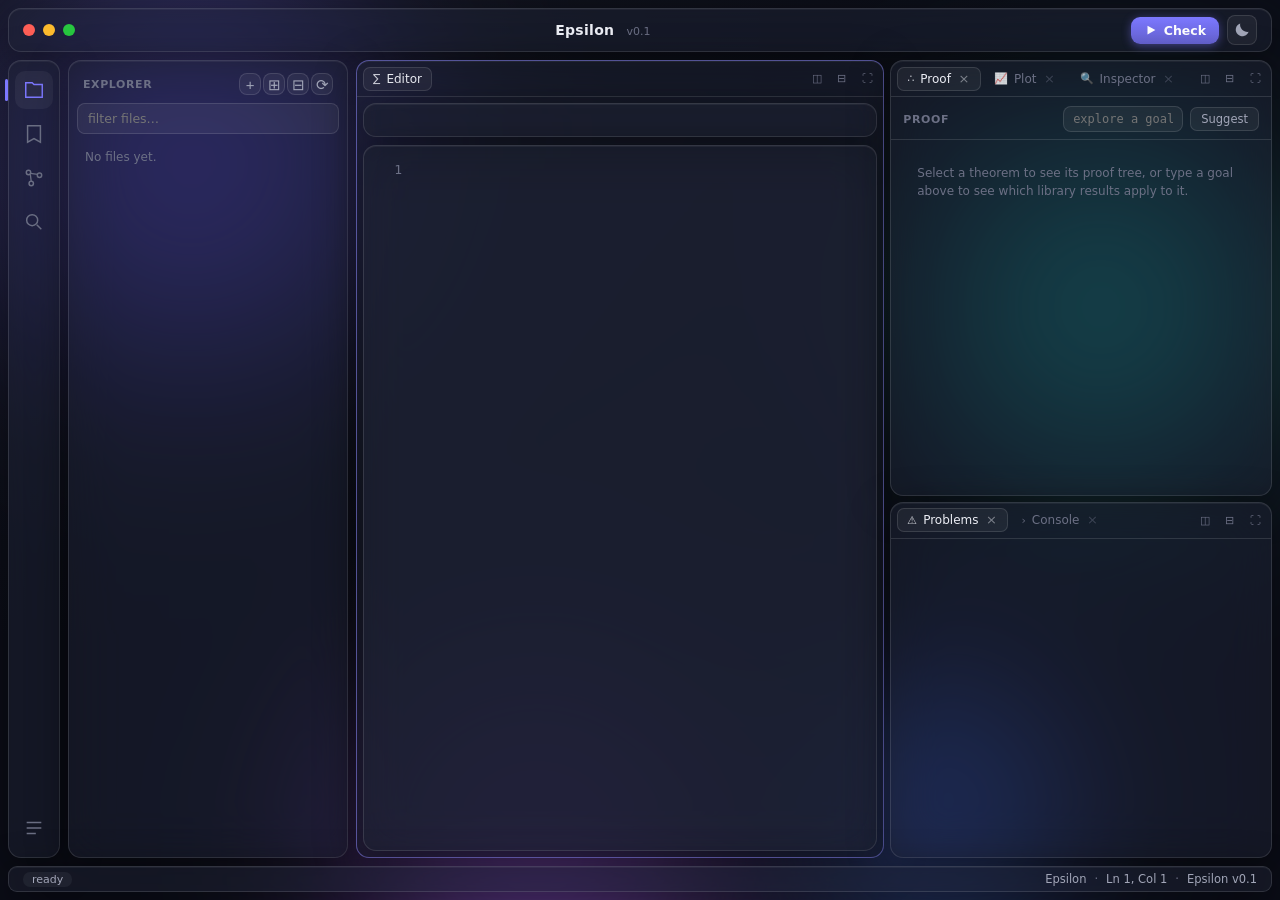
==== commit 2082b416: "IDE: proof explorer with verified theorem suggestions (Phase 2) Given a goal, which library results " ====
--- a/epsilon/server/static/index.html
+++ b/epsilon/server/static/index.html
@@ -145,8 +145,18 @@
         <div class="autocomplete hidden" id="autocomplete" role="listbox"></div>
       </div>
     </div>
-    <div class="view-scroll" id="proofPanel">
-      <div class="empty-hint">Select a theorem to see its proof tree.</div>
+    <div class="view-proof" id="proofPanel">
+      <div class="proof-bar">
+        <span class="proof-title" id="proofTitle">Proof</span>
+        <span class="render-spacer"></span>
+        <input class="proof-goal" id="proofGoal" spellcheck="false"
+          autocomplete="off" placeholder="explore a goal, e.g. a + b = b + a" />
+        <button class="chip-btn" id="proofSuggest">Suggest</button>
+      </div>
+      <div class="proof-body" id="proofBody">
+        <div class="empty-hint">Select a theorem to see its proof tree, or
+          type a goal above to see which library results apply to it.</div>
+      </div>
     </div>
     <div class="view-scroll" id="plotPanel">
       <div class="empty-hint">Plots from the last check appear here.</div>
@@ -169,6 +179,39 @@
       </div>
     </div>
     <div class="view-scroll" id="outputPanel"></div>
+    <div class="view-render" id="renderPanel">
+      <div class="render-bar">
+        <span class="render-title">Rendered mathematics</span>
+        <label class="render-toggle"><input type="checkbox" id="renderShowSource" />
+          show source</label>
+        <span class="render-spacer"></span>
+        <button class="chip-btn" id="renderRefresh" title="Re-render">⟳</button>
+        <button class="chip-btn" id="renderCopyLatex">Copy LaTeX</button>
+      </div>
+      <div class="render-body" id="renderBody">
+        <div class="empty-hint">Check an Epsilon file to see it typeset.</div>
+      </div>
+    </div>
+    <div class="view-cas" id="casPanel">
+      <div class="cas-bar">
+        <select class="cas-op" id="casOp" aria-label="Operation"></select>
+        <input class="cas-expr" id="casExpr" spellcheck="false"
+          autocomplete="off" placeholder="an expression, e.g. (x + 1) * (x - 1)" />
+        <input class="cas-var" id="casVar" spellcheck="false"
+          autocomplete="off" placeholder="x" aria-label="Variable" />
+        <input class="cas-point" id="casPoint" spellcheck="false"
+          autocomplete="off" placeholder="0" aria-label="Point" />
+        <input class="cas-order" id="casOrder" type="number" min="1" max="12"
+          value="5" aria-label="Order" />
+        <button class="btn cas-run" id="casRun">Compute</button>
+      </div>
+      <div class="cas-hint" id="casHint"></div>
+      <div class="cas-results" id="casResults">
+        <div class="empty-hint">A CAS result is <b>Symbolically Verified</b>,
+          never a formal proof — the kernel is not involved. Proofs come from
+          the editor.</div>
+      </div>
+    </div>
   </div>
 
   <div class="hover-tip hidden" id="hoverTip"></div>
--- a/epsilon/server/static/app.css
+++ b/epsilon/server/static/app.css
@@ -777,3 +777,143 @@
 .pane-drop.right { right: 4px; top: 4px; bottom: 4px; width: 46%; }
 .pane-drop.up    { left: 4px; right: 4px; top: 4px; height: 46%; }
 .pane-drop.down  { left: 4px; right: 4px; bottom: 4px; height: 46%; }
+
+/* ---------------- CAS pane ---------------- */
+.view-cas { display: flex; flex-direction: column; min-height: 0;
+  height: 100%; overflow: hidden; }
+.cas-bar { display: flex; gap: 6px; padding: 10px 12px 6px; align-items: center;
+  flex-wrap: wrap; }
+.cas-bar .hidden { display: none; }
+.cas-op, .cas-expr, .cas-var, .cas-point, .cas-order {
+  background: var(--glass-hi); border: 1px solid var(--glass-border);
+  border-radius: 8px; color: var(--fg); font-family: var(--font-ui);
+  font-size: 12.5px; padding: 6px 9px; transition: var(--trans);
+}
+.cas-expr { flex: 1; min-width: 190px; font-family: var(--font-mono); }
+.cas-var { width: 62px; font-family: var(--font-mono); }
+.cas-point { width: 96px; font-family: var(--font-mono); }
+.cas-order { width: 62px; }
+.cas-op { cursor: pointer; }
+.cas-expr:focus, .cas-var:focus, .cas-point:focus, .cas-order:focus,
+.cas-op:focus { outline: 2px solid var(--accent); outline-offset: -1px; }
+.cas-run { padding: 6px 14px; }
+.cas-hint { padding: 0 13px 8px; font-size: 11.5px; color: var(--fg-faint); }
+.cas-results { flex: 1; min-height: 0; overflow-y: auto; padding: 0 12px 12px;
+  display: flex; flex-direction: column; gap: 9px; }
+
+.cas-card { border: 1px solid var(--glass-border); border-radius: 12px;
+  background: var(--glass-hi); padding: 10px 12px; }
+.cas-card.failed { border-color: color-mix(in srgb, var(--err) 45%, transparent); }
+.cas-card-head { display: flex; align-items: center; gap: 8px; margin-bottom: 8px; }
+.cas-op-label { font-size: 12px; font-weight: 650; color: var(--fg); }
+.cas-card-head .mini-btn { margin-left: auto; }
+
+.cas-row { display: flex; gap: 10px; align-items: baseline; padding: 3px 0; }
+.cas-row-label { flex: none; width: 72px; font-size: 10.5px;
+  text-transform: uppercase; letter-spacing: 0.5px; color: var(--fg-faint); }
+.cas-row-body { min-width: 0; flex: 1; overflow-x: auto; }
+.cas-source { display: block; font-family: var(--font-mono); font-size: 12px;
+  color: var(--fg-dim); white-space: pre; }
+.cas-note { margin-top: 6px; font-size: 11.5px; color: var(--fg-faint); }
+.cas-error { font-size: 12.5px; color: var(--err); padding-top: 2px; }
+.cas-actions { display: flex; gap: 6px; margin-top: 9px; }
+
+.chip-btn { padding: 4px 10px; border-radius: 7px; font-size: 11.5px;
+  background: var(--glass-hi); border: 1px solid var(--glass-border);
+  color: var(--fg-dim); cursor: pointer; font-family: var(--font-ui);
+  transition: var(--trans); }
+.chip-btn:hover { background: var(--glass-border); color: var(--fg); }
+
+/* the verification status is never decoration — each one reads distinctly */
+.status-chip { padding: 2px 9px; border-radius: 7px; font-size: 10.5px;
+  font-weight: 600; letter-spacing: 0.2px; }
+.status-chip.proven { background: color-mix(in srgb, var(--ok) 20%, transparent);
+  color: var(--ok); }
+.status-chip.symbolic { background: color-mix(in srgb, var(--sym) 20%, transparent);
+  color: var(--sym); }
+.status-chip.numeric { background: color-mix(in srgb, var(--num) 20%, transparent);
+  color: var(--num); }
+.status-chip.heuristic { background: color-mix(in srgb, var(--heur) 20%, transparent);
+  color: var(--heur); }
+
+/* rendered mathematics — MathML, drawn by the browser, no external library */
+.math-render { font-size: 17px; color: var(--fg); padding: 1px 0 3px;
+  line-height: 1.5; overflow-x: auto; }
+.math-render math { font-family: var(--font-math, "Latin Modern Math",
+  "STIX Two Math", "Cambria Math", Georgia, serif); }
+
+/* ---------------- rendered mathematics ---------------- */
+.view-render { display: flex; flex-direction: column; min-height: 0;
+  height: 100%; overflow: hidden; }
+.render-bar { display: flex; align-items: center; gap: 10px;
+  padding: 9px 12px 7px; border-bottom: 1px solid var(--glass-border); }
+.render-title { font-size: 11px; font-weight: 600; text-transform: uppercase;
+  letter-spacing: 0.6px; color: var(--fg-faint); }
+.render-toggle { display: flex; align-items: center; gap: 5px;
+  font-size: 11.5px; color: var(--fg-faint); cursor: pointer; }
+.render-spacer { flex: 1; }
+.render-body { flex: 1; min-height: 0; overflow-y: auto; padding: 12px;
+  display: flex; flex-direction: column; gap: 10px; }
+
+.render-block { border: 1px solid var(--glass-border); border-radius: 12px;
+  background: var(--glass-hi); padding: 11px 14px; }
+.render-head { display: flex; align-items: center; gap: 8px; cursor: pointer;
+  flex-wrap: wrap; }
+.render-head:hover .render-name { color: var(--accent); }
+.render-kind { font-size: 10px; text-transform: uppercase; letter-spacing: 0.6px;
+  color: var(--fg-faint); }
+.render-name { font-size: 13px; font-weight: 600; color: var(--fg);
+  transition: var(--trans); }
+.render-ident { font-family: var(--font-mono); font-size: 11px;
+  color: var(--fg-faint); }
+.render-doc { margin: 6px 0 2px; font-size: 12.5px; color: var(--fg-dim);
+  line-height: 1.55; }
+.render-math { padding: 6px 0 2px; overflow-x: auto; }
+.render-math.definition { border-top: 1px dashed var(--glass-border);
+  margin-top: 6px; padding-top: 8px; }
+.render-source { display: block; margin-top: 4px; font-family: var(--font-mono);
+  font-size: 11.5px; color: var(--fg-faint); white-space: pre-wrap;
+  word-break: break-word; }
+.render-axioms { margin-top: 7px; font-size: 11px; color: var(--fg-faint);
+  font-family: var(--font-mono); }
+
+/* ---------------- proof explorer ---------------- */
+.view-proof { display: flex; flex-direction: column; min-height: 0;
+  height: 100%; overflow: hidden; }
+.proof-bar { display: flex; align-items: center; gap: 7px;
+  padding: 9px 12px 7px; border-bottom: 1px solid var(--glass-border); }
+.proof-title { font-size: 11px; font-weight: 600; text-transform: uppercase;
+  letter-spacing: 0.6px; color: var(--fg-faint); white-space: nowrap; }
+.proof-goal { flex: 1; min-width: 120px; background: var(--glass-hi);
+  border: 1px solid var(--glass-border); border-radius: 8px; color: var(--fg);
+  font-family: var(--font-mono); font-size: 12px; padding: 5px 9px; }
+.proof-goal:focus { outline: 2px solid var(--accent); outline-offset: -1px; }
+.proof-body { flex: 1; min-height: 0; overflow: auto; padding: 10px 12px; }
+
+.pnode-ask { margin-left: auto; width: 19px; height: 19px; flex: none;
+  border-radius: 6px; border: 1px solid var(--glass-border);
+  background: var(--glass-hi); color: var(--fg-faint); cursor: pointer;
+  font: 600 11px/1 var(--font-ui); transition: var(--trans); }
+.pnode-ask:hover { color: var(--accent); border-color: var(--accent); }
+.pnode-hyps { margin: 3px 0 2px 16px; }
+.pnode-hyp { font-family: var(--font-mono); font-size: 11.5px;
+  color: var(--fg-faint); }
+
+.suggest-head { margin-bottom: 8px; }
+.suggest-box { margin: 6px 0 6px 16px; }
+.suggest-loading, .suggest-empty { font-size: 12px; color: var(--fg-faint);
+  padding: 5px 2px; }
+.suggest-list { display: flex; flex-direction: column; gap: 5px; }
+.suggest-item { padding: 8px 10px; border-radius: 9px; cursor: pointer;
+  border: 1px solid var(--glass-border); background: var(--glass-hi);
+  transition: var(--trans); }
+.suggest-item:hover { border-color: var(--accent); }
+.suggest-tactic { display: block; font-family: var(--font-mono);
+  font-size: 12.5px; color: var(--fg); }
+.suggest-meta { display: flex; align-items: center; gap: 7px; margin-top: 4px;
+  flex-wrap: wrap; }
+.suggest-name { font-size: 11.5px; color: var(--fg-dim); }
+.suggest-why { font-size: 11px; color: var(--fg-faint); }
+.suggest-statement { margin-top: 3px; font-family: var(--font-mono);
+  font-size: 11px; color: var(--fg-faint); overflow: hidden;
+  text-overflow: ellipsis; white-space: nowrap; }
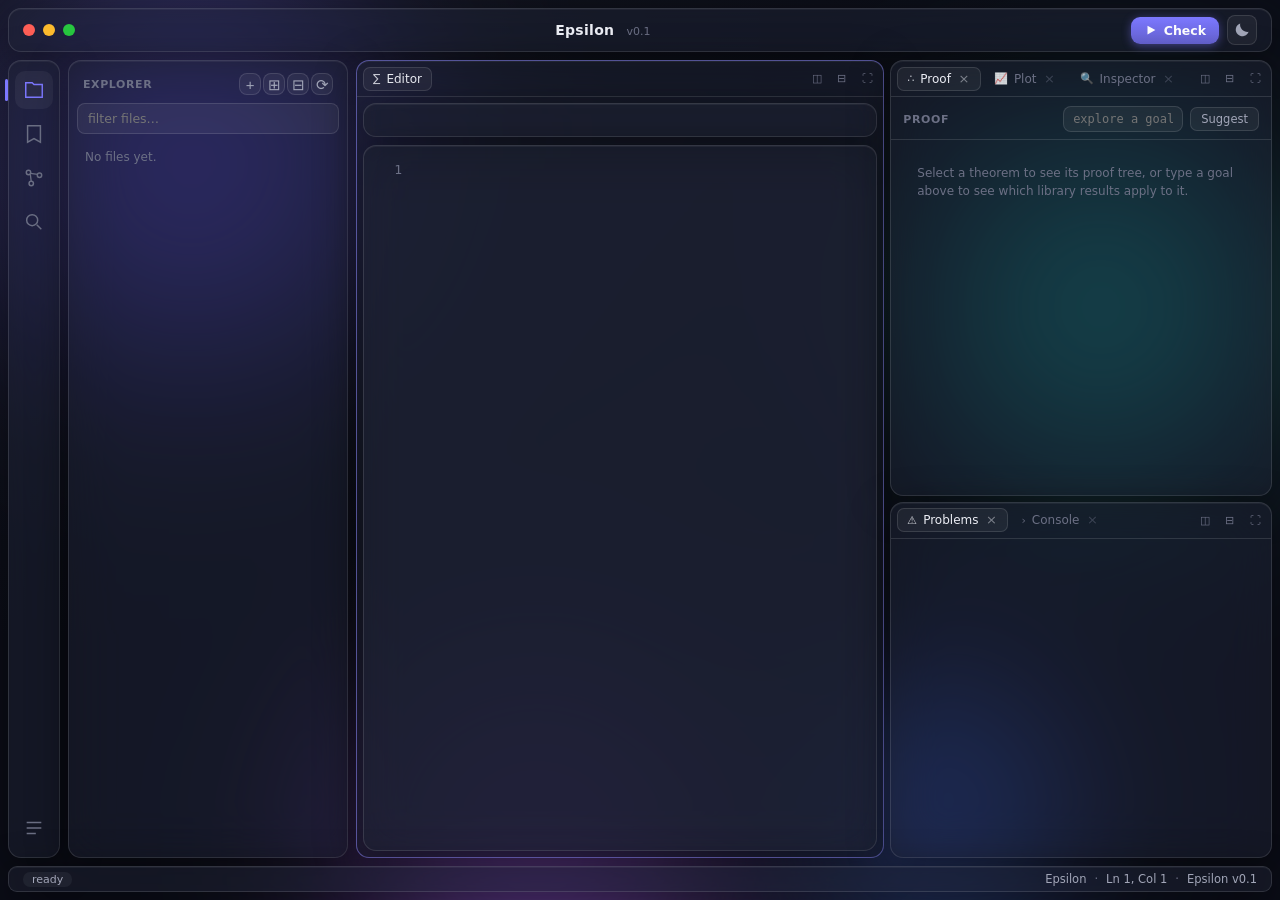
==== commit 9a6d93ba: "IDE: Python and C++ run for real (Phase 3) The chain the product exists for ends in programs, so pro" ====
--- a/epsilon/server/static/index.html
+++ b/epsilon/server/static/index.html
@@ -29,7 +29,7 @@
       <div class="title-right">
         <button class="btn" id="checkBtn" title="Check (Ctrl/Cmd+Enter)">
           <svg viewBox="0 0 16 16" width="14" height="14"><path d="M4 3l9 5-9 5z" fill="currentColor"/></svg>
-          Check
+          <span>Check</span>
         </button>
         <button class="icon-btn" id="themeBtn" title="Toggle theme" aria-label="Toggle theme">
           <svg viewBox="0 0 16 16" width="16" height="16"><path d="M6.2 1.4a6.6 6.6 0 108.4 8.4A7.2 7.2 0 016.2 1.4z" fill="currentColor"/></svg>
@@ -171,7 +171,8 @@
     <div class="view-console" id="consolePanel">
       <div class="console-log" id="consoleLog"></div>
       <div class="console-input-row">
-        <span class="console-prompt">ε&gt;</span>
+        <button class="console-lang" id="consoleLang"
+          title="Switch console language (Epsilon / Python)">ε&gt;</button>
         <textarea class="console-input" id="consoleInput" rows="1"
           spellcheck="false" autocomplete="off"
           placeholder="evaluate an expression — Enter to run, Shift+Enter for a new line, Tab to complete"></textarea>
@@ -191,6 +192,27 @@
       <div class="render-body" id="renderBody">
         <div class="empty-hint">Check an Epsilon file to see it typeset.</div>
       </div>
+    </div>
+    <div class="view-run" id="runPanel">
+      <div class="run-bar">
+        <button class="btn" id="runBtn">
+          <svg viewBox="0 0 16 16" width="13" height="13"><path d="M4 3l9 5-9 5z" fill="currentColor"/></svg>
+          <span id="runBtnLabel">Run</span>
+        </button>
+        <span class="run-target" id="runTarget"></span>
+        <span class="render-spacer"></span>
+        <label class="render-toggle"><input type="checkbox" id="runStdinToggle" />
+          stdin</label>
+        <button class="chip-btn" id="runClear">Clear</button>
+      </div>
+      <textarea class="run-stdin hidden" id="runStdin" spellcheck="false"
+        placeholder="what the program reads from standard input"></textarea>
+      <div class="run-output" id="runOutput">
+        <div class="empty-hint">Open a Python or C++ file and press Run.
+          Programs execute for real — output, exit code and duration are
+          reported exactly as they happened.</div>
+      </div>
+      <div class="run-status" id="runStatus"></div>
     </div>
     <div class="view-cas" id="casPanel">
       <div class="cas-bar">
--- a/epsilon/server/static/app.css
+++ b/epsilon/server/static/app.css
@@ -690,9 +690,18 @@
 .pane-split.row { flex-direction: row; }
 .pane-split.col { flex-direction: column; }
 
-.pane-sash { flex: 0 0 6px; position: relative; z-index: 4; }
+/* 6px of layout, but a wider invisible grab area: a 6px target is a fussy
+   one to hit, and the extra width costs nothing because the pseudo-element
+   that shows the sash is inset back to where the eye expects it. */
+.pane-sash { flex: 0 0 6px; position: relative; z-index: 4;
+  touch-action: none; }
 .pane-sash.row { cursor: col-resize; }
 .pane-sash.col { cursor: row-resize; }
+.pane-sash::before {
+  content: ""; position: absolute;
+}
+.pane-sash.row::before { inset: 0 -4px; }
+.pane-sash.col::before { inset: -4px 0; }
 .pane-sash::after {
   content: ""; position: absolute; border-radius: 3px;
   background: transparent; transition: background var(--trans);
@@ -700,8 +709,16 @@
 .pane-sash.row::after { inset: 6px 1px; }
 .pane-sash.col::after { inset: 1px 6px; }
 .pane-sash:hover::after, .pane-sash:focus-visible::after,
-body.resizing .pane-sash::after { background: var(--accent); opacity: 0.5; }
+.pane-sash.dragging::after { background: var(--accent); opacity: 0.5; }
+.pane-sash.dragging::after { opacity: 0.8; }
 .pane-sash:focus-visible { outline: none; }
+
+/* while a sash is dragging: no text selection, and the resize cursor holds
+   even as the pointer strays off the handle */
+body.resizing { user-select: none; -webkit-user-select: none; }
+body.resizing * { cursor: inherit !important; }
+body.resizing:has(.pane-sash.row.dragging) { cursor: col-resize; }
+body.resizing:has(.pane-sash.col.dragging) { cursor: row-resize; }
 
 .pane {
   flex: 1 1 0; min-width: 0; min-height: 0; display: flex;
@@ -717,10 +734,13 @@
 .pane-tabs {
   display: flex; align-items: center; gap: 3px; padding: 5px 6px;
   border-bottom: 1px solid var(--glass-border); min-height: 36px;
+}
+.pane-tabs-strip {
+  display: flex; align-items: center; gap: 3px; flex: 1 1 auto; min-width: 0;
   overflow-x: auto; scrollbar-width: none;
 }
-.pane-tabs::-webkit-scrollbar { display: none; }
-.pane-tabs-spacer { flex: 1 1 auto; }
+.pane-tabs-strip::-webkit-scrollbar { display: none; }
+.pane-tabs-spacer { flex: 1 1 auto; min-width: 8px; }
 
 .pane-tab {
   display: inline-flex; align-items: center; gap: 6px; padding: 4px 9px;
@@ -917,3 +937,38 @@
 .suggest-statement { margin-top: 3px; font-family: var(--font-mono);
   font-size: 11px; color: var(--fg-faint); overflow: hidden;
   text-overflow: ellipsis; white-space: nowrap; }
+
+/* ---------------- run panel ---------------- */
+.view-run { display: flex; flex-direction: column; min-height: 0;
+  height: 100%; overflow: hidden; }
+.run-bar { display: flex; align-items: center; gap: 9px;
+  padding: 9px 12px 7px; border-bottom: 1px solid var(--glass-border); }
+.run-bar .btn { padding: 5px 13px; }
+.run-target { font-family: var(--font-mono); font-size: 11.5px;
+  color: var(--fg-faint); overflow: hidden; text-overflow: ellipsis;
+  white-space: nowrap; }
+.run-stdin { margin: 8px 12px 0; min-height: 54px; resize: vertical;
+  background: var(--glass-hi); border: 1px solid var(--glass-border);
+  border-radius: 9px; color: var(--fg); font-family: var(--font-mono);
+  font-size: 12px; padding: 7px 10px; }
+.run-stdin.hidden { display: none; }
+.run-stdin:focus { outline: 2px solid var(--accent); outline-offset: -1px; }
+.run-output { flex: 1; min-height: 0; overflow: auto; padding: 10px 12px;
+  display: flex; flex-direction: column; gap: 6px; }
+.run-block { margin: 0; font-family: var(--font-mono); font-size: 12.5px;
+  line-height: 1.55; color: var(--fg); white-space: pre-wrap;
+  word-break: break-word; }
+.run-block.err { color: var(--err); }
+.run-block.dim { color: var(--fg-faint); font-family: var(--font-ui); }
+.run-status { padding: 6px 13px; font-size: 11.5px; color: var(--fg-faint);
+  border-top: 1px solid var(--glass-border); min-height: 27px; }
+.run-status.ok { color: var(--ok); }
+.run-status.err { color: var(--err); }
+
+/* the console's language switch sits where its prompt used to */
+.console-lang { flex: none; border: none; background: none; cursor: pointer;
+  font-family: var(--font-mono); font-size: 12.5px; font-weight: 700;
+  color: var(--accent); padding: 2px 4px; border-radius: 6px;
+  transition: var(--trans); }
+.console-lang:hover { background: var(--glass-hi); }
+.console-lang.py { color: var(--num); }
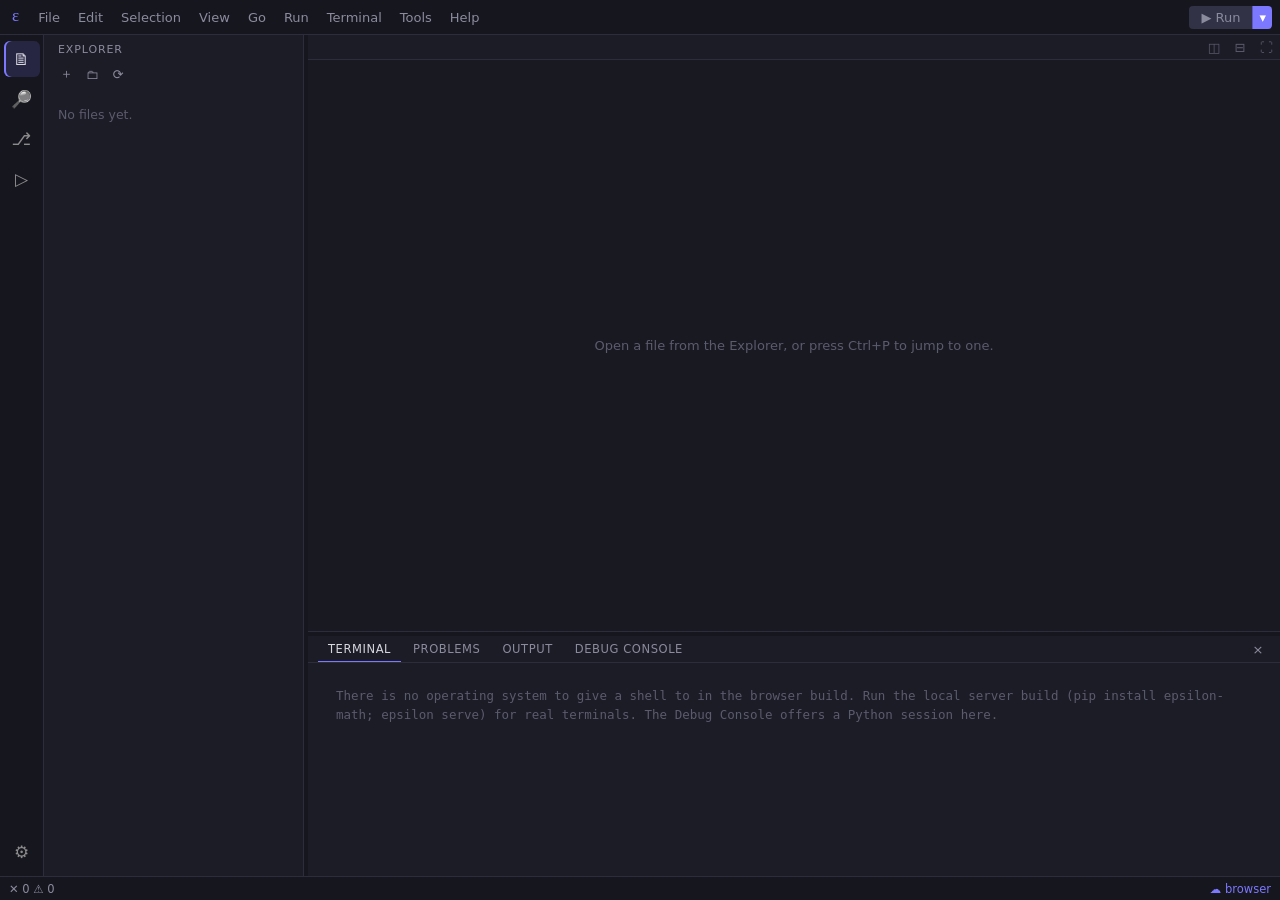
==== commit 32c2b8f1: "Rebuild the IDE as a Python/C++ programming workbench The visible product is now a general-purpose p" ====
--- a/epsilon/server/static/index.html
+++ b/epsilon/server/static/index.html
@@ -8,242 +8,152 @@
   <link rel="stylesheet" href="app.css" />
 </head>
 <body>
-  <!-- animated glass background -->
-  <div class="bg-mesh" aria-hidden="true">
-    <span class="blob blob-a"></span>
-    <span class="blob blob-b"></span>
-    <span class="blob blob-c"></span>
-    <span class="blob blob-d"></span>
-  </div>
+  <div id="workbench" class="wb-root">
 
-  <div id="app" class="app-grid">
-    <!-- title bar -->
-    <header class="titlebar glass">
-      <div class="title-left">
-        <span class="traffic"><i class="tl tl-r"></i><i class="tl tl-y"></i><i class="tl tl-g"></i></span>
-      </div>
-      <div class="title-center">
-        <span class="brand">Epsilon</span>
-        <span class="brand-sub" id="metaVersion"></span>
-      </div>
-      <div class="title-right">
-        <button class="btn" id="checkBtn" title="Check (Ctrl/Cmd+Enter)">
-          <svg viewBox="0 0 16 16" width="14" height="14"><path d="M4 3l9 5-9 5z" fill="currentColor"/></svg>
-          <span>Check</span>
-        </button>
-        <button class="icon-btn" id="themeBtn" title="Toggle theme" aria-label="Toggle theme">
-          <svg viewBox="0 0 16 16" width="16" height="16"><path d="M6.2 1.4a6.6 6.6 0 108.4 8.4A7.2 7.2 0 016.2 1.4z" fill="currentColor"/></svg>
-        </button>
-      </div>
+    <!-- title bar: menus on the left, run controls in the middle-right -->
+    <header id="titlebar" class="wb-titlebar">
+      <span class="wb-brand" aria-hidden="true">ε</span>
+      <nav id="menubar" class="wb-menubar" role="menubar"
+           aria-label="Application menu"></nav>
+      <div class="wb-title-spacer"></div>
+      <div id="runControls" class="wb-run-controls"></div>
     </header>
 
-    <!-- activity bar -->
-    <nav class="activitybar glass" aria-label="Activity">
-      <button class="act active" data-view="explorer" title="Explorer" aria-label="Explorer">
-        <svg viewBox="0 0 24 24" width="22" height="22"><path d="M3 4h7l2 2h9v14H3z" fill="none" stroke="currentColor" stroke-width="1.6"/></svg>
-      </button>
-      <button class="act" data-view="theorems" title="Theorems" aria-label="Theorems">
-        <svg viewBox="0 0 24 24" width="22" height="22"><path d="M5 3h14v18l-7-4-7 4z" fill="none" stroke="currentColor" stroke-width="1.6"/></svg>
-      </button>
-      <button class="act" data-view="graph" title="Dependency graph" aria-label="Dependency graph">
-        <svg viewBox="0 0 24 24" width="22" height="22"><circle cx="6" cy="6" r="2.4" fill="none" stroke="currentColor" stroke-width="1.6"/><circle cx="18" cy="9" r="2.4" fill="none" stroke="currentColor" stroke-width="1.6"/><circle cx="9" cy="18" r="2.4" fill="none" stroke="currentColor" stroke-width="1.6"/><path d="M8 7l8 1M8 8l1 8" stroke="currentColor" stroke-width="1.4"/></svg>
-      </button>
-      <button class="act" data-view="search" title="Search" aria-label="Search">
-        <svg viewBox="0 0 24 24" width="22" height="22"><circle cx="10" cy="10" r="6" fill="none" stroke="currentColor" stroke-width="1.6"/><path d="M15 15l5 5" stroke="currentColor" stroke-width="1.6"/></svg>
-      </button>
-      <div class="act-spacer"></div>
-      <button class="act" id="paletteBtn" title="Command palette (Ctrl/Cmd+Shift+P)" aria-label="Command palette">
-        <svg viewBox="0 0 24 24" width="22" height="22"><path d="M4 6h16M4 12h16M4 18h10" stroke="currentColor" stroke-width="1.6"/></svg>
-      </button>
-    </nav>
+    <div class="wb-main">
+      <!-- activity bar -->
+      <nav id="activitybar" class="wb-activitybar"
+           aria-label="Primary views"></nav>
 
-    <!-- sidebar -->
-    <aside class="sidebar glass" id="sidebar">
-      <div class="side-panel" data-panel="explorer">
-        <div class="side-head">Explorer
-          <span class="side-head-actions">
-            <button class="mini-btn" id="newFileBtn" title="New file">+</button>
-            <button class="mini-btn" id="newFolderBtn" title="New folder">⊞</button>
-            <button class="mini-btn" id="collapseAllBtn" title="Collapse folders">⊟</button>
-            <button class="mini-btn" id="refreshFilesBtn" title="Refresh">⟳</button>
-          </span>
+      <!-- primary sidebar -->
+      <aside id="sidebar" class="wb-sidebar" aria-label="Sidebar">
+        <div class="wb-side-titlerow">
+          <span id="sidebarTitle" class="wb-side-title">EXPLORER</span>
         </div>
-        <input class="search-input" id="fileFilter" placeholder="filter files…" />
-        <ul class="file-list" id="fileList"></ul>
+
+        <section class="wb-side-view" data-view="explorer">
+          <div class="wb-side-actions">
+            <button class="wb-icon-btn" id="explorerNewFile"
+                    title="New File" aria-label="New File">＋</button>
+            <button class="wb-icon-btn" id="explorerNewFolder"
+                    title="New Folder" aria-label="New Folder">🗀</button>
+            <button class="wb-icon-btn" id="explorerRefresh"
+                    title="Refresh" aria-label="Refresh Explorer">⟳</button>
+          </div>
+          <ul id="explorerList" class="wb-tree" role="tree"
+              aria-label="Files"></ul>
+        </section>
+
+        <section class="wb-side-view hidden" data-view="search">
+          <div class="wb-search-form">
+            <input id="searchInput" class="wb-input" type="text"
+                   placeholder="Search" aria-label="Search query" />
+            <div class="wb-search-opts">
+              <button class="wb-search-opt" data-opt="case" title="Match Case"
+                      aria-pressed="false">Aa</button>
+              <button class="wb-search-opt" data-opt="word"
+                      title="Match Whole Word" aria-pressed="false">ab</button>
+              <button class="wb-search-opt" data-opt="regex"
+                      title="Use Regular Expression"
+                      aria-pressed="false">.*</button>
+            </div>
+            <input id="searchReplace" class="wb-input" type="text"
+                   placeholder="Replace" aria-label="Replace with" />
+            <button id="searchReplaceAll" class="wb-btn"
+                    title="Replace all matches across the workspace">
+              Replace All</button>
+          </div>
+          <div id="searchResults" class="wb-search-results"></div>
+        </section>
+
+        <section class="wb-side-view hidden" data-view="scm">
+          <div id="scmBody" class="wb-scm"></div>
+        </section>
+
+        <section class="wb-side-view hidden" data-view="rundebug">
+          <div id="runDebugBody" class="wb-rundebug"></div>
+        </section>
+      </aside>
+      <div id="sideSash" class="wb-sash-v" role="separator"
+           aria-orientation="vertical" aria-label="Resize sidebar"
+           title="Drag to resize · double-click to reset"></div>
+
+      <!-- editor area + bottom panel -->
+      <div class="wb-center">
+        <div id="editorArea" class="wb-editor-area"></div>
+
+        <div id="panelSash" class="wb-sash-h" role="separator"
+             aria-orientation="horizontal" aria-label="Resize panel"
+             title="Drag to resize · double-click to reset"></div>
+        <section id="panel" class="wb-panel" aria-label="Panel">
+          <div id="panelTabs" class="wb-panel-tabs" role="tablist"></div>
+
+          <div class="wb-panel-view" data-panel="terminal" role="tabpanel"
+               aria-label="Terminal">
+            <div id="termTabs" class="wb-term-tabs"></div>
+            <div id="termScreen" class="wb-term-screen" tabindex="0"></div>
+            <div id="termInputRow" class="wb-term-inputrow">
+              <span class="wb-term-prompt" aria-hidden="true">›</span>
+              <input id="termInput" class="wb-term-input" type="text"
+                     autocomplete="off" spellcheck="false"
+                     aria-label="Terminal input" />
+            </div>
+          </div>
+
+          <div class="wb-panel-view hidden" data-panel="problems"
+               role="tabpanel" aria-label="Problems">
+            <div id="panelProblems" class="wb-problems"></div>
+          </div>
+
+          <div class="wb-panel-view hidden" data-panel="output"
+               role="tabpanel" aria-label="Output">
+            <div id="panelOutput" class="wb-output"></div>
+          </div>
+
+          <div class="wb-panel-view hidden" data-panel="debug"
+               role="tabpanel" aria-label="Debug Console">
+            <div id="dbgLog" class="wb-output"></div>
+            <div class="wb-term-inputrow">
+              <span class="wb-term-prompt" aria-hidden="true">›</span>
+              <input id="dbgInput" class="wb-term-input" type="text"
+                     autocomplete="off" spellcheck="false"
+                     aria-label="Debug console input" />
+            </div>
+          </div>
+        </section>
       </div>
-      <div class="side-panel hidden" data-panel="theorems">
-        <div class="side-head">Theorems <span class="badge-counts" id="thmCounts"></span></div>
-        <ul class="thm-list" id="thmList"></ul>
-      </div>
-      <div class="side-panel hidden" data-panel="graph">
-        <div class="side-head">Dependency graph</div>
-        <input class="search-input" id="graphSearch" placeholder="focus a result…" />
-        <div class="graph-filters">
-          <label><input type="checkbox" id="gfTheorem" checked /> Theorems</label>
-          <label><input type="checkbox" id="gfAxiom" checked /> Axioms</label>
-          <label><input type="checkbox" id="gfDefinition" /> Definitions</label>
-          <label><input type="checkbox" id="gfIsolated" /> Unconnected</label>
+
+      <!-- secondary sidebar: outline -->
+      <aside id="auxbar" class="wb-auxbar hidden" aria-label="Outline">
+        <div class="wb-side-titlerow">
+          <span class="wb-side-title">OUTLINE</span>
         </div>
-        <div class="graph-legend" id="graphLegend"></div>
-        <div class="graph-hint">Drag the background to pan, scroll to zoom,
-          drag a node to pull it out, click to inspect. Definitions are hidden
-          by default because type aliases link to nearly everything.</div>
-      </div>
-      <div class="side-panel hidden" data-panel="search">
-        <div class="side-head">Search</div>
-        <input class="search-input" id="searchInput" placeholder="theorems, definitions…" />
-        <ul class="search-results" id="searchResults"></ul>
-      </div>
-    </aside>
+        <div id="outlineList" class="wb-outline"></div>
+      </aside>
+    </div>
 
-    <!-- editor + tabs -->
-    <div class="pane-host" id="paneHost"></div>
-
-    <footer class="statusbar glass">
-      <span class="status-left">
-        <span id="checkState" class="chip">ready</span>
-        <span class="status-counts" id="statusCounts"></span>
-      </span>
-      <span class="status-right">
-        <span id="editorLanguage">Epsilon</span>
-        <span class="dot">·</span>
-        <span id="cursorPos">Ln 1, Col 1</span>
-        <span class="dot">·</span>
-        <span>Epsilon v0.1</span>
-      </span>
-    </footer>
+    <!-- status bar -->
+    <footer id="statusbar" class="wb-statusbar" aria-label="Status"></footer>
   </div>
 
   <!-- command palette -->
-  <div class="palette-overlay hidden" id="paletteOverlay">
-    <div class="palette glass">
-      <input class="palette-input" id="paletteInput" placeholder="Type a command or file…" />
-      <ul class="palette-list" id="paletteList"></ul>
+  <div id="paletteOverlay" class="wb-pal-overlay hidden" role="dialog"
+       aria-label="Command palette">
+    <div class="wb-pal">
+      <input id="paletteInput" class="wb-pal-input" type="text"
+             autocomplete="off" spellcheck="false"
+             aria-label="Command palette input" />
+      <div id="paletteList" class="wb-pal-list" role="listbox"></div>
     </div>
   </div>
 
-  <!-- Pane views. These elements are re-parented into panes by panes.js;
-       they live here only so the document has somewhere to define them. -->
-  <div id="viewVault" hidden>
-    <div id="viewDeps" class="view-graph">
-      <div class="graph-tools" id="graphTools">
-        <button class="mini-btn" id="graphFit" title="Fit graph to view">⤢</button>
-        <button class="mini-btn" id="graphReset" title="Reset graph layout">⟳</button>
-      </div>
-      <canvas class="graph-canvas" id="graphCanvas"></canvas>
-    </div>
-    <div id="viewEditor" class="view-editor">
-      <div class="tabstrip glass" id="tabstrip"></div>
-      <div class="editor-wrap">
-        <div class="gutter" id="gutter"></div>
-        <div class="code-scroll" id="codeScroll">
-          <pre class="highlight" id="highlight" aria-hidden="true"><code id="highlightCode"></code></pre>
-          <textarea class="code-input" id="editor" spellcheck="false"
-            autocomplete="off" autocapitalize="off" wrap="off"></textarea>
-          <div class="caret hidden" id="caret" aria-hidden="true"></div>
-        </div>
-        <div class="autocomplete hidden" id="autocomplete" role="listbox"></div>
-      </div>
-    </div>
-    <div class="view-proof" id="proofPanel">
-      <div class="proof-bar">
-        <span class="proof-title" id="proofTitle">Proof</span>
-        <span class="render-spacer"></span>
-        <input class="proof-goal" id="proofGoal" spellcheck="false"
-          autocomplete="off" placeholder="explore a goal, e.g. a + b = b + a" />
-        <button class="chip-btn" id="proofSuggest">Suggest</button>
-      </div>
-      <div class="proof-body" id="proofBody">
-        <div class="empty-hint">Select a theorem to see its proof tree, or
-          type a goal above to see which library results apply to it.</div>
-      </div>
-    </div>
-    <div class="view-scroll" id="plotPanel">
-      <div class="empty-hint">Plots from the last check appear here.</div>
-    </div>
-    <div class="view-scroll" id="inspectorPanel">
-      <div id="inspectorSymbol"></div>
-      <div id="inspectorResults">
-        <div class="empty-hint">#check / #eval results appear here.</div>
-      </div>
-    </div>
-    <div class="view-scroll" id="problemsPanel"></div>
-    <div class="view-console" id="consolePanel">
-      <div class="console-log" id="consoleLog"></div>
-      <div class="console-input-row">
-        <button class="console-lang" id="consoleLang"
-          title="Switch console language (Epsilon / Python)">ε&gt;</button>
-        <textarea class="console-input" id="consoleInput" rows="1"
-          spellcheck="false" autocomplete="off"
-          placeholder="evaluate an expression — Enter to run, Shift+Enter for a new line, Tab to complete"></textarea>
-        <button class="mini-btn" id="consoleClear" title="Clear console">⌫</button>
-      </div>
-    </div>
-    <div class="view-scroll" id="outputPanel"></div>
-    <div class="view-render" id="renderPanel">
-      <div class="render-bar">
-        <span class="render-title">Rendered mathematics</span>
-        <label class="render-toggle"><input type="checkbox" id="renderShowSource" />
-          show source</label>
-        <span class="render-spacer"></span>
-        <button class="chip-btn" id="renderRefresh" title="Re-render">⟳</button>
-        <button class="chip-btn" id="renderCopyLatex">Copy LaTeX</button>
-      </div>
-      <div class="render-body" id="renderBody">
-        <div class="empty-hint">Check an Epsilon file to see it typeset.</div>
-      </div>
-    </div>
-    <div class="view-run" id="runPanel">
-      <div class="run-bar">
-        <button class="btn" id="runBtn">
-          <svg viewBox="0 0 16 16" width="13" height="13"><path d="M4 3l9 5-9 5z" fill="currentColor"/></svg>
-          <span id="runBtnLabel">Run</span>
-        </button>
-        <span class="run-target" id="runTarget"></span>
-        <span class="render-spacer"></span>
-        <label class="render-toggle"><input type="checkbox" id="runStdinToggle" />
-          stdin</label>
-        <button class="chip-btn" id="runClear">Clear</button>
-      </div>
-      <textarea class="run-stdin hidden" id="runStdin" spellcheck="false"
-        placeholder="what the program reads from standard input"></textarea>
-      <div class="run-output" id="runOutput">
-        <div class="empty-hint">Open a Python or C++ file and press Run.
-          Programs execute for real — output, exit code and duration are
-          reported exactly as they happened.</div>
-      </div>
-      <div class="run-status" id="runStatus"></div>
-    </div>
-    <div class="view-cas" id="casPanel">
-      <div class="cas-bar">
-        <select class="cas-op" id="casOp" aria-label="Operation"></select>
-        <input class="cas-expr" id="casExpr" spellcheck="false"
-          autocomplete="off" placeholder="an expression, e.g. (x + 1) * (x - 1)" />
-        <input class="cas-var" id="casVar" spellcheck="false"
-          autocomplete="off" placeholder="x" aria-label="Variable" />
-        <input class="cas-point" id="casPoint" spellcheck="false"
-          autocomplete="off" placeholder="0" aria-label="Point" />
-        <input class="cas-order" id="casOrder" type="number" min="1" max="12"
-          value="5" aria-label="Order" />
-        <button class="btn cas-run" id="casRun">Compute</button>
-      </div>
-      <div class="cas-hint" id="casHint"></div>
-      <div class="cas-results" id="casResults">
-        <div class="empty-hint">A CAS result is <b>Symbolically Verified</b>,
-          never a formal proof — the kernel is not involved. Proofs come from
-          the editor.</div>
-      </div>
-    </div>
-  </div>
+  <!-- notifications -->
+  <div id="toastStack" class="wb-toasts" aria-live="polite"></div>
 
-  <div class="hover-tip hidden" id="hoverTip"></div>
+  <!-- closed views park here so their DOM survives -->
+  <div id="viewVault" class="hidden" aria-hidden="true"></div>
 
-  <!-- explorer context menu -->
-  <div class="ctx-menu hidden" id="ctxMenu" role="menu"></div>
-
-  <!-- toasts -->
-  <div class="toast-stack" id="toastStack"></div>
-
+  <script src="core.js"></script>
+  <script src="editor.js"></script>
   <script src="panes.js"></script>
   <script src="app.js"></script>
 </body>
--- a/epsilon/server/static/app.css
+++ b/epsilon/server/static/app.css
@@ -1,974 +1,1342 @@
 /* ===================================================================
-   Epsilon Web IDE — "Visual Studio Code meets Apple glass"
-   Vanilla CSS, no external assets.
-   =================================================================== */
+ * Epsilon IDE — one stylesheet, three themes.
+ *
+ * Every color goes through a semantic token: the components below
+ * reference roles (--bg, --fg, --accent, --err…), never hex values, so
+ * Dark, Light and High Contrast are the same UI with different tokens.
+ * =================================================================== */
 
 :root {
-  --font-ui: -apple-system, BlinkMacSystemFont, "SF Pro Text", "Segoe UI",
-    system-ui, sans-serif;
-  --font-mono: ui-monospace, "SF Mono", "JetBrains Mono", Menlo, Consolas,
-    monospace;
-
-  --radius: 13px;
-  --radius-sm: 9px;
-  --blur: 24px;
-  --trans: 150ms cubic-bezier(0.32, 0.72, 0, 1);
-
-  /* dark palette (default) */
-  --bg-0: #0b0d17;
-  --bg-1: #12151f;
-  --glass-bg: rgba(30, 33, 48, 0.55);
-  --glass-bg-strong: rgba(38, 41, 58, 0.72);
-  --glass-border: rgba(255, 255, 255, 0.12);
-  --glass-hi: rgba(255, 255, 255, 0.05);
-  --fg: #eceef5;
-  --fg-dim: #a2a6b8;
-  --fg-faint: #6c7085;
+  --font-ui: -apple-system, "Segoe UI", system-ui, Roboto, "Helvetica Neue",
+             sans-serif;
+  --font-mono: "SF Mono", "Cascadia Code", "JetBrains Mono", Menlo, Consolas,
+               "DejaVu Sans Mono", monospace;
+
+  --sidebar-w: 260px;
+  --panel-h: 240px;
+  --term-font: 12.5px;
+  --titlebar-h: 35px;
+  --statusbar-h: 24px;
+  --activity-w: 44px;
+}
+
+:root[data-theme="dark"] {
+  --bg: #16161e;            /* window chrome            */
+  --bg-soft: #1c1c26;       /* sidebars, panel          */
+  --bg-editor: #191922;     /* code surfaces            */
+  --bg-raised: #232330;     /* menus, palette, toasts   */
+  --bg-hover: #2a2a3a;
+  --bg-active: #323246;
+  --fg: #d7d7e0;
+  --fg-dim: #8b8b9e;
+  --fg-faint: #5b5b6e;
+  --border: #2c2c3a;
   --accent: #7c78ff;
-  --accent-2: #38d6c8;
-  --shadow: 0 8px 40px rgba(0, 0, 0, 0.45), 0 1px 0 var(--glass-hi) inset;
-
-  --ok: #57d977;
-  --sym: #59a9ff;
-  --num: #ffc861;
-  --heur: #ff7a90;
-  --err: #ff5c72;
-
-  --k-keyword: #c9a2ff;
-  --k-tactic: #7fe0d0;
-  --k-type: #79c0ff;
-  --k-num: #f7a86b;
-  --k-string: #97e08a;
-  --k-comment: #6c7085;
-  --k-op: #ff9ec4;
-  --k-directive: #ffcc66;
+  --accent-fg: #ffffff;
+  --accent-soft: rgba(124, 120, 255, 0.16);
+  --err: #f2637e;
+  --warn: #e2b93d;
+  --ok: #57c88b;
+  --info: #58a6ff;
+  --sel: rgba(124, 120, 255, 0.28);
+  --find: rgba(226, 185, 61, 0.30);
+  --find-current: rgba(226, 185, 61, 0.55);
+  --shadow: 0 6px 24px rgba(0, 0, 0, 0.45);
+
+  --tok-keyword: #c792ea;
+  --tok-string: #a5d689;
+  --tok-num: #f2a25c;
+  --tok-comment: #5f6379;
+  --tok-type: #7cc7e8;
+  --tok-directive: #e2b93d;
+  --tok-op: #89a7c9;
 }
 
 :root[data-theme="light"] {
-  --bg-0: #eef1f8;
-  --bg-1: #e4e8f3;
-  --glass-bg: rgba(255, 255, 255, 0.62);
-  --glass-bg-strong: rgba(255, 255, 255, 0.82);
-  --glass-border: rgba(20, 22, 40, 0.1);
-  --glass-hi: rgba(255, 255, 255, 0.7);
-  --fg: #1c1f2b;
-  --fg-dim: #545a70;
-  --fg-faint: #8a90a6;
-  --accent: #5b57e8;
-  --accent-2: #14a89b;
-  --shadow: 0 8px 34px rgba(40, 50, 90, 0.16), 0 1px 0 var(--glass-hi) inset;
-  --ok: #1a9c47;
-  --sym: #2b7de0;
-  --num: #b7801e;
-  --heur: #d43b57;
-  --err: #d62f47;
-  --k-keyword: #7b3fd0;
-  --k-tactic: #128577;
-  --k-type: #1f6fd0;
-  --k-num: #b5561a;
-  --k-string: #2f8f2a;
-  --k-comment: #8a90a6;
-  --k-op: #c0417e;
-  --k-directive: #b07d00;
-}
-
-* { box-sizing: border-box; }
+  --bg: #f3f3f6;
+  --bg-soft: #ececf1;
+  --bg-editor: #ffffff;
+  --bg-raised: #ffffff;
+  --bg-hover: #e2e2ea;
+  --bg-active: #d7d7e2;
+  --fg: #2b2b38;
+  --fg-dim: #6a6a7c;
+  --fg-faint: #9a9aac;
+  --border: #d5d5df;
+  --accent: #5a55e0;
+  --accent-fg: #ffffff;
+  --accent-soft: rgba(90, 85, 224, 0.12);
+  --err: #cc2244;
+  --warn: #9e6a03;
+  --ok: #1a7f4b;
+  --info: #0969da;
+  --sel: rgba(90, 85, 224, 0.22);
+  --find: rgba(255, 200, 40, 0.45);
+  --find-current: rgba(255, 170, 0, 0.65);
+  --shadow: 0 6px 24px rgba(30, 30, 60, 0.18);
+
+  --tok-keyword: #9a2fb3;
+  --tok-string: #2b7a2b;
+  --tok-num: #b35c00;
+  --tok-comment: #9098a8;
+  --tok-type: #0f6a8f;
+  --tok-directive: #8a6d00;
+  --tok-op: #4a5a76;
+}
+
+:root[data-theme="high-contrast"] {
+  --bg: #000000;
+  --bg-soft: #000000;
+  --bg-editor: #000000;
+  --bg-raised: #0a0a0a;
+  --bg-hover: #1f1f1f;
+  --bg-active: #2e2e2e;
+  --fg: #ffffff;
+  --fg-dim: #d0d0d0;
+  --fg-faint: #a0a0a0;
+  --border: #7a7aff;
+  --accent: #9d9dff;
+  --accent-fg: #000000;
+  --accent-soft: rgba(157, 157, 255, 0.25);
+  --err: #ff6680;
+  --warn: #ffd23d;
+  --ok: #4ae08a;
+  --info: #6db5ff;
+  --sel: rgba(157, 157, 255, 0.45);
+  --find: rgba(255, 210, 61, 0.45);
+  --find-current: rgba(255, 210, 61, 0.75);
+  --shadow: 0 0 0 1px var(--border);
+
+  --tok-keyword: #e6a0ff;
+  --tok-string: #a8ff9e;
+  --tok-num: #ffcf8f;
+  --tok-comment: #9fdc9f;
+  --tok-type: #9be2ff;
+  --tok-directive: #ffd23d;
+  --tok-op: #cfe0ff;
+}
+
+/* ---------------- reset / base ---------------- */
+
+* { box-sizing: border-box; margin: 0; padding: 0; }
 
 html, body {
-  margin: 0;
   height: 100%;
   overflow: hidden;
+  background: var(--bg);
+  color: var(--fg);
   font-family: var(--font-ui);
+  font-size: 13px;
+}
+
+button {
+  font: inherit;
+  color: inherit;
+  background: none;
+  border: none;
+  cursor: pointer;
+}
+button:focus-visible, input:focus-visible, [tabindex]:focus-visible {
+  outline: 2px solid var(--accent);
+  outline-offset: -2px;
+}
+
+input {
+  font: inherit;
   color: var(--fg);
-  background: var(--bg-0);
-  font-size: 13px;
-  -webkit-font-smoothing: antialiased;
-}
-
+  background: var(--bg-editor);
+  border: 1px solid var(--border);
+  border-radius: 4px;
+  padding: 4px 8px;
+}
+input:focus { border-color: var(--accent); outline: none; }
+
+.hidden { display: none !important; }
+
+::-webkit-scrollbar { width: 10px; height: 10px; }
+::-webkit-scrollbar-thumb {
+  background: var(--bg-active);
+  border-radius: 5px;
+  border: 2px solid transparent;
+  background-clip: content-box;
+}
+::-webkit-scrollbar-thumb:hover { background-color: var(--fg-faint); }
+::-webkit-scrollbar-corner { background: transparent; }
+
+body.resizing { cursor: inherit; user-select: none; }
+body.wb-reduced-motion *, body.wb-reduced-motion *::before {
+  animation: none !important;
+  transition: none !important;
+}
 @media (prefers-reduced-motion: reduce) {
-  * { animation: none !important; transition: none !important; }
-}
-
-/* ---------------- animated mesh background ---------------- */
-.bg-mesh {
-  position: fixed; inset: 0; z-index: 0; overflow: hidden;
-  background:
-    radial-gradient(120% 120% at 10% 0%, var(--bg-1), var(--bg-0) 60%);
-}
-.blob {
-  position: absolute; border-radius: 50%; filter: blur(70px);
-  opacity: 0.55; mix-blend-mode: screen;
-  animation: drift 26s ease-in-out infinite alternate;
-}
-:root[data-theme="light"] .blob { mix-blend-mode: multiply; opacity: 0.4; }
-.blob-a { width: 46vw; height: 46vw; left: -8vw; top: -10vw;
-  background: radial-gradient(circle, #6f5bff, transparent 70%); }
-.blob-b { width: 40vw; height: 40vw; right: -6vw; top: 4vw;
-  background: radial-gradient(circle, #38d6c8, transparent 70%);
-  animation-delay: -6s; }
-.blob-c { width: 44vw; height: 44vw; left: 20vw; bottom: -18vw;
-  background: radial-gradient(circle, #b15bff, transparent 70%);
-  animation-delay: -12s; }
-.blob-d { width: 30vw; height: 30vw; right: 12vw; bottom: -8vw;
-  background: radial-gradient(circle, #4f7bff, transparent 70%);
-  animation-delay: -3s; }
-@keyframes drift {
-  0% { transform: translate(0, 0) scale(1); }
-  100% { transform: translate(4vw, 3vw) scale(1.15); }
-}
-
-/* ---------------- glass primitive ---------------- */
-.glass {
-  background: var(--glass-bg);
-  backdrop-filter: blur(var(--blur)) saturate(150%);
-  -webkit-backdrop-filter: blur(var(--blur)) saturate(150%);
-  border: 1px solid var(--glass-border);
+  *, *::before { animation: none !important; transition: none !important; }
+}
+
+/* ---------------- workbench frame ---------------- */
+
+.wb-root {
+  display: flex;
+  flex-direction: column;
+  height: 100%;
+}
+
+.wb-main {
+  flex: 1;
+  display: flex;
+  min-height: 0;
+}
+
+.wb-center {
+  flex: 1;
+  display: flex;
+  flex-direction: column;
+  min-width: 0;
+}
+
+.wb-editor-area {
+  flex: 1;
+  min-height: 0;
+  position: relative;
+  background: var(--bg-editor);
+}
+
+/* ---------------- title bar & menus ---------------- */
+
+.wb-titlebar {
+  height: var(--titlebar-h);
+  display: flex;
+  align-items: center;
+  gap: 2px;
+  background: var(--bg);
+  border-bottom: 1px solid var(--border);
+  padding: 0 8px;
+  flex: none;
+}
+
+.wb-brand {
+  font-family: Georgia, serif;
+  font-size: 17px;
+  color: var(--accent);
+  padding: 0 8px 2px 4px;
+}
+
+.wb-title-spacer { flex: 1; }
+
+.wb-menubar { display: flex; }
+.wb-menu-btn {
+  padding: 4px 9px;
+  border-radius: 4px;
+  color: var(--fg-dim);
+}
+.wb-menu-btn:hover, .wb-menu-btn.open {
+  background: var(--bg-hover);
+  color: var(--fg);
+}
+
+.wb-menu-drop {
+  position: fixed;
+  min-width: 240px;
+  max-width: 360px;
+  max-height: 75vh;
+  overflow-y: auto;
+  background: var(--bg-raised);
+  border: 1px solid var(--border);
+  border-radius: 6px;
   box-shadow: var(--shadow);
-}
-
-/* ---------------- app grid ---------------- */
-.app-grid {
-  position: relative; z-index: 1;
-  display: grid; height: 100vh; gap: 8px; padding: 8px;
-  grid-template-columns: 52px 280px 1fr;
-  grid-template-rows: 44px 1fr 26px;
-  grid-template-areas:
-    "title   title    title"
-    "act     side     panes"
-    "status  status   status";
-}
-.app-grid.sidebar-collapsed { grid-template-columns: 52px 0 1fr; }
-.pane-host { grid-area: panes; min-width: 0; min-height: 0; display: flex; }
-
-.titlebar { grid-area: title; border-radius: var(--radius);
-  display: flex; align-items: center; padding: 0 14px; }
-.activitybar { grid-area: act; border-radius: var(--radius);
-  display: flex; flex-direction: column; align-items: center; gap: 6px;
-  padding: 10px 0; }
-.sidebar { grid-area: side; border-radius: var(--radius); overflow: hidden;
-  display: flex; flex-direction: column; }
-.editor-area { grid-area: editor; display: flex; flex-direction: column;
-  gap: 8px; min-width: 0; }
-.utility { grid-area: util; border-radius: var(--radius); overflow: hidden;
-  display: flex; flex-direction: column; }
-.bottom { grid-area: bottom; border-radius: var(--radius); overflow: hidden;
-  display: flex; flex-direction: column; }
-.statusbar { grid-area: status; border-radius: 9px; display: flex;
-  align-items: center; justify-content: space-between; padding: 0 14px;
-  font-size: 11.5px; color: var(--fg-dim); }
-
-.sidebar-collapsed .sidebar, .util-collapsed .utility,
-.bottom-collapsed .bottom .bottom-body { display: none; }
-
-/* ---------------- titlebar ---------------- */
-.traffic { display: flex; gap: 8px; }
-.tl { width: 12px; height: 12px; border-radius: 50%; display: inline-block; }
-.tl-r { background: #ff5f57; } .tl-y { background: #febc2e; }
-.tl-g { background: #28c840; }
-.title-center { flex: 1; text-align: center; }
-.brand { font-weight: 650; letter-spacing: 0.3px; font-size: 14px; }
-.brand-sub { color: var(--fg-faint); margin-left: 8px; font-size: 11px; }
-.title-right { display: flex; align-items: center; gap: 8px; }
-
-.btn {
-  display: inline-flex; align-items: center; gap: 6px;
-  background: linear-gradient(var(--accent), color-mix(in srgb, var(--accent) 82%, #000));
-  color: #fff; border: none; border-radius: 9px; padding: 6px 13px;
-  font-family: var(--font-ui); font-size: 12.5px; font-weight: 550;
-  cursor: pointer; transition: var(--trans);
-  box-shadow: 0 2px 10px color-mix(in srgb, var(--accent) 45%, transparent);
-}
-.btn:hover { transform: translateY(-1px); filter: brightness(1.08); }
-.btn:active { transform: translateY(0); }
-.btn.running { opacity: 0.7; pointer-events: none; }
-/* checking is an Epsilon operation; the button says so when it cannot run */
-.btn:disabled {
-  background: var(--glass-hi); color: var(--fg-faint); box-shadow: none;
-  cursor: default; border: 1px solid var(--glass-border);
-}
-.btn:disabled:hover { transform: none; filter: none; }
-
-.icon-btn, .mini-btn {
-  background: var(--glass-hi); border: 1px solid var(--glass-border);
-  color: var(--fg-dim); border-radius: 8px; cursor: pointer;
-  display: inline-flex; align-items: center; justify-content: center;
-  transition: var(--trans);
-}
-.icon-btn { width: 30px; height: 30px; }
-.icon-btn:hover, .mini-btn:hover { color: var(--fg); background: var(--glass-border); }
-.mini-btn { width: 22px; height: 22px; font-size: 15px; line-height: 1; }
+  padding: 4px;
+  z-index: 300;
+}
+.wb-menu-item {
+  display: flex;
+  align-items: center;
+  gap: 18px;
+  padding: 5px 10px;
+  border-radius: 4px;
+  cursor: pointer;
+  white-space: nowrap;
+}
+.wb-menu-item:hover { background: var(--accent-soft); }
+.wb-menu-item.disabled { color: var(--fg-faint); cursor: default; }
+.wb-menu-item.disabled:hover { background: var(--bg-hover); }
+.wb-menu-item.danger { color: var(--err); }
+.wb-menu-label { flex: 1; }
+.wb-menu-key {
+  color: var(--fg-faint);
+  font-size: 11px;
+  font-family: var(--font-mono);
+}
+.wb-menu-sep {
+  height: 1px;
+  background: var(--border);
+  margin: 4px 8px;
+}
+.wb-menu-sub { color: var(--fg-dim); }
+
+/* run controls in the title bar */
+.wb-run-controls { display: flex; align-items: center; }
+.wb-run-btn {
+  display: flex;
+  align-items: center;
+  gap: 6px;
+  background: var(--accent);
+  color: var(--accent-fg);
+  padding: 4px 12px;
+  border-radius: 4px 0 0 4px;
+  font-weight: 500;
+  max-width: 260px;
+  overflow: hidden;
+  text-overflow: ellipsis;
+  white-space: nowrap;
+}
+.wb-run-btn:hover { filter: brightness(1.1); }
+.wb-run-btn.disabled { background: var(--bg-active); color: var(--fg-dim); }
+.wb-run-btn.busy { background: var(--bg-active); color: var(--fg-dim); }
+.wb-run-caret {
+  background: var(--accent);
+  color: var(--accent-fg);
+  padding: 4px 6px;
+  border-radius: 0 4px 4px 0;
+  border-left: 1px solid rgba(0, 0, 0, 0.25);
+}
+.wb-run-caret:hover { filter: brightness(1.1); }
 
 /* ---------------- activity bar ---------------- */
-.act {
-  width: 38px; height: 38px; border-radius: 10px; border: none;
-  background: transparent; color: var(--fg-faint); cursor: pointer;
-  display: flex; align-items: center; justify-content: center;
-  transition: var(--trans); position: relative;
-}
-.act:hover { color: var(--fg); background: var(--glass-hi); }
-.act.active { color: var(--accent); background: var(--glass-hi); }
-.act.active::before {
-  content: ""; position: absolute; left: -10px; top: 8px; bottom: 8px;
-  width: 3px; border-radius: 3px; background: var(--accent);
-}
-.act-spacer { flex: 1; }
-
-/* ---------------- sidebar ---------------- */
-.side-panel { display: flex; flex-direction: column; height: 100%;
-  min-height: 0; }
-.side-panel.hidden { display: none; }
-.side-head {
-  padding: 12px 14px 8px; font-size: 11px; font-weight: 600;
-  text-transform: uppercase; letter-spacing: 0.6px; color: var(--fg-faint);
-  display: flex; align-items: center; justify-content: space-between;
-}
-.file-list, .thm-list, .search-results { list-style: none; margin: 0;
-  padding: 0 6px; overflow-y: auto; flex: 1; }
-.file-item {
-  padding: 6px 10px; border-radius: 8px; cursor: pointer; font-size: 12.5px;
-  display: flex; align-items: center; gap: 7px; color: var(--fg-dim);
-  transition: var(--trans);
-}
-.file-item:hover { background: var(--glass-hi); color: var(--fg); }
-.file-item.active { background: var(--glass-border); color: var(--fg); }
-.file-item .dirty { width: 7px; height: 7px; border-radius: 50%;
-  background: var(--accent); margin-left: auto; opacity: 0; }
-.file-item.dirty .dirty { opacity: 1; }
-
-/* --- explorer tree --- */
-.side-head-actions { display: flex; gap: 2px; }
-#fileFilter { margin: 0 8px 6px; }
-.file-item { padding: 5px 10px; gap: 6px; user-select: none; }
-.file-item.folder { font-weight: 550; color: var(--fg-dim); }
-.file-item .twisty { width: 10px; font-size: 9px; opacity: 0.75;
-  flex: none; text-align: center; }
-.file-item .file-glyph {
-  flex: none; min-width: 20px; height: 15px; padding: 0 3px; border-radius: 4px;
-  font-size: 8.5px; font-weight: 700; line-height: 15px; text-align: center;
-  letter-spacing: 0.2px; text-transform: uppercase;
-  background: var(--glass-hi); color: var(--fg-faint);
-}
-.file-item .file-glyph.folder-glyph { background: none; color: var(--fg-faint);
-  min-width: 12px; font-size: 11px; }
-.file-item .file-name { overflow: hidden; text-overflow: ellipsis;
-  white-space: nowrap; }
-.file-item.drop-target { background: color-mix(in srgb, var(--accent) 22%, transparent);
-  outline: 1px solid var(--accent); outline-offset: -1px; }
-.file-empty { padding: 10px; font-size: 12px; color: var(--fg-faint); }
-
-/* one accent per language, so the file type reads before the name does */
-.file-glyph.lang-epsilon { background: color-mix(in srgb, var(--accent) 26%, transparent);
-  color: var(--accent); }
-.file-glyph.lang-python { background: color-mix(in srgb, #4b8bbe 30%, transparent);
-  color: #7fb3d8; }
-.file-glyph.lang-cpp { background: color-mix(in srgb, #f34b7d 26%, transparent);
-  color: #f37f9e; }
-.file-glyph.lang-markdown { background: color-mix(in srgb, var(--fg-faint) 22%, transparent); }
-.file-glyph.lang-latex { background: color-mix(in srgb, #2ea44f 26%, transparent);
-  color: #6fcf8b; }
-.file-glyph.lang-json,
-.file-glyph.lang-yaml,
-.file-glyph.lang-toml { background: color-mix(in srgb, var(--heur) 22%, transparent);
-  color: var(--heur); }
-
-/* --- context menu --- */
-.ctx-menu {
-  position: fixed; z-index: 90; min-width: 168px; padding: 5px;
-  border-radius: 11px; background: var(--glass); border: 1px solid var(--glass-border);
-  backdrop-filter: blur(22px) saturate(150%);
-  -webkit-backdrop-filter: blur(22px) saturate(150%);
-  box-shadow: 0 14px 44px rgba(0, 0, 0, 0.35);
-  display: flex; flex-direction: column; gap: 1px;
-}
-.ctx-menu.hidden { display: none; }
-.ctx-item {
-  text-align: left; padding: 7px 10px; border-radius: 7px; border: none;
-  background: none; color: var(--fg-dim); font: inherit; font-size: 12.5px;
-  cursor: pointer; transition: var(--trans);
-}
-.ctx-item:hover { background: var(--glass-hi); color: var(--fg); }
-.ctx-item.danger { color: var(--err); }
-.ctx-item.danger:hover { background: color-mix(in srgb, var(--err) 18%, transparent); }
-.ctx-sep { height: 1px; margin: 4px 6px; background: var(--glass-border); }
-
-.thm-item {
-  padding: 8px 10px; border-radius: 9px; cursor: pointer; margin-bottom: 3px;
-  transition: var(--trans); border: 1px solid transparent;
-}
-.thm-item:hover { background: var(--glass-hi); }
-.thm-item.active { background: var(--glass-hi); border-color: var(--glass-border); }
-.thm-row { display: flex; align-items: center; gap: 7px; }
-.thm-name { font-family: var(--font-mono); font-size: 12px; font-weight: 600; }
-.thm-stmt { font-size: 11px; color: var(--fg-dim); margin-top: 3px;
-  font-family: var(--font-mono); white-space: nowrap; overflow: hidden;
-  text-overflow: ellipsis; }
-/* the internal identifier, shown under the mathematical name */
-.thm-ident { font-family: var(--font-mono); font-size: 10px;
-  color: var(--fg-faint); margin-top: 2px; }
-.thm-doc { font-size: 10.5px; color: var(--fg-faint); margin-top: 4px;
-  line-height: 1.4; }
-.thm-axioms { margin-top: 5px; display: flex; flex-wrap: wrap; gap: 4px; }
-.axiom-chip { font-size: 9.5px; padding: 1px 6px; border-radius: 6px;
-  background: var(--glass-border); color: var(--fg-dim); }
-
-.status-dot { width: 9px; height: 9px; border-radius: 50%; flex: 0 0 auto; }
-.status-dot.proven { background: var(--ok); box-shadow: 0 0 8px var(--ok); }
-.status-dot.symbolic { background: var(--sym); box-shadow: 0 0 8px var(--sym); }
-.status-dot.numeric { background: var(--num); box-shadow: 0 0 8px var(--num); }
-.status-dot.heuristic { background: var(--heur); box-shadow: 0 0 8px var(--heur); }
-
-.badge-counts { font-size: 10px; display: flex; gap: 6px; }
-.badge-counts span { display: inline-flex; align-items: center; gap: 3px; }
-
-.graph-hint, .empty-hint { padding: 14px; color: var(--fg-faint);
-  font-size: 12px; line-height: 1.5; }
-.search-input {
-  margin: 0 12px 8px; padding: 7px 10px; border-radius: 8px;
-  background: var(--glass-hi); border: 1px solid var(--glass-border);
-  color: var(--fg); font-family: var(--font-ui); font-size: 12.5px;
-}
-.search-input:focus { outline: 2px solid var(--accent); outline-offset: -1px; }
-.search-item { padding: 7px 10px; border-radius: 8px; cursor: pointer;
-  font-size: 12px; }
-.search-item:hover { background: var(--glass-hi); }
-.search-item .sn { font-family: var(--font-mono); font-weight: 600; }
-.search-item .ss { color: var(--fg-faint); font-family: var(--font-mono);
-  font-size: 11px; }
-.search-item .si { color: var(--fg-dim); font-family: var(--font-mono);
-  font-size: 10px; }
-
-/* ---------------- tabs ---------------- */
-.tabstrip { border-radius: var(--radius); display: flex; align-items: center;
-  padding: 5px 6px; gap: 4px; overflow-x: auto; min-height: 40px; }
-.tab {
-  display: inline-flex; align-items: center; gap: 7px; padding: 6px 12px;
-  border-radius: 8px; cursor: pointer; font-size: 12.5px; color: var(--fg-dim);
-  white-space: nowrap; transition: var(--trans); border: 1px solid transparent;
-}
-.tab:hover { background: var(--glass-hi); }
-.tab.active { background: var(--glass-hi); color: var(--fg);
-  border-color: var(--glass-border); }
-.tab .close { width: 16px; height: 16px; border-radius: 4px; text-align: center;
-  line-height: 15px; opacity: 0.5; }
-.tab .close:hover { opacity: 1; background: var(--glass-border); }
-.tab .dirty { width: 7px; height: 7px; border-radius: 50%; background: var(--accent); }
-
-/* ---------------- editor ---------------- */
-.editor-wrap {
-  flex: 1; position: relative; display: flex; overflow: hidden;
-  border-radius: var(--radius); background: var(--glass-bg);
-  backdrop-filter: blur(var(--blur)) saturate(150%);
-  -webkit-backdrop-filter: blur(var(--blur)) saturate(150%);
-  border: 1px solid var(--glass-border); box-shadow: var(--shadow);
-}
-.gutter {
-  flex: 0 0 auto; padding: 14px 8px 14px 14px; text-align: right;
-  font-family: var(--font-mono); font-size: 13px; line-height: 20px;
-  color: var(--fg-faint); user-select: none; overflow: hidden;
-  min-width: 46px; white-space: pre;
-}
-.gutter .gerr { color: var(--err); font-weight: 700; }
-.code-scroll { position: relative; flex: 1; overflow: auto; }
-.highlight, .code-input {
-  margin: 0; padding: 14px 16px; font-family: var(--font-mono);
-  font-size: 13px; line-height: 20px; tab-size: 2; white-space: pre;
-  border: 0; width: max-content; min-width: 100%;
-}
-.highlight {
-  position: absolute; inset: 0; pointer-events: none; color: var(--fg);
-  overflow: visible;
-}
-.highlight code { font: inherit; }
-.code-input {
-  position: relative; background: transparent; color: transparent;
-  caret-color: var(--accent); resize: none; outline: none; overflow: hidden;
-  display: block; min-height: 100%;
-}
-.code-input::selection { background: color-mix(in srgb, var(--accent) 34%, transparent); }
-
-/* syntax tokens */
-.tok-comment { color: var(--k-comment); font-style: italic; }
-.tok-keyword { color: var(--k-keyword); font-weight: 600; }
-.tok-tactic  { color: var(--k-tactic); }
-.tok-type    { color: var(--k-type); }
-.tok-num     { color: var(--k-num); }
-.tok-string  { color: var(--k-string); }
-.tok-op      { color: var(--k-op); }
-.tok-directive { color: var(--k-directive); font-weight: 600; }
-.err-underline {
-  text-decoration: wavy underline var(--err); text-decoration-skip-ink: none;
-}
-
-.graph-canvas { position: absolute; inset: 0; width: 100%; height: 100%; }
-.graph-canvas.hidden { display: none; }
-.hidden { display: none !important; }
-
-/* ---------------- utility panel ---------------- */
-.util-tabs, .bottom-tabs { display: flex; align-items: center; gap: 2px;
-  padding: 8px 10px; border-bottom: 1px solid var(--glass-border); }
-.util-tab, .bottom-tab {
-  background: transparent; border: none; color: var(--fg-faint);
-  padding: 5px 11px; border-radius: 7px; cursor: pointer; font-size: 12px;
-  font-family: var(--font-ui); transition: var(--trans);
-}
-.util-tab:hover, .bottom-tab:hover { color: var(--fg); background: var(--glass-hi); }
-.util-tab.active, .bottom-tab.active { color: var(--fg); background: var(--glass-hi); }
-.util-body, .bottom-body { flex: 1; overflow: auto; min-height: 0; }
-.util-panel, .bottom-panel { height: 100%; overflow: auto; }
-
-/* proof tree */
-.proof-tree { padding: 12px; font-family: var(--font-mono); font-size: 12px; }
-.pnode { margin: 2px 0; }
-.pnode-head { display: flex; align-items: center; gap: 6px; cursor: pointer;
-  padding: 3px 5px; border-radius: 6px; }
-.pnode-head:hover { background: var(--glass-hi); }
-.pnode-rule { font-size: 10px; padding: 1px 6px; border-radius: 5px;
-  background: color-mix(in srgb, var(--accent) 22%, transparent);
-  color: var(--accent); }
-.pnode-tactic { color: var(--fg); }
-.pnode-goal { color: var(--fg-dim); padding: 2px 0 4px 22px; }
-.pnode-children { margin-left: 14px; border-left: 1px solid var(--glass-border);
-  padding-left: 8px; }
-.pnode.collapsed .pnode-children { display: none; }
-.pnode-toggle { width: 12px; color: var(--fg-faint); }
-
-/* plots */
-.plot-item { padding: 10px; }
-.plot-item canvas { width: 100%; border-radius: 10px; background: var(--glass-hi);
-  display: block; }
-.plot-readout { font-family: var(--font-mono); font-size: 11px;
-  color: var(--fg-dim); margin-top: 5px; min-height: 15px; }
-
-.inspector-item { padding: 8px 12px; font-family: var(--font-mono);
-  font-size: 12px; border-bottom: 1px solid var(--glass-border); }
-.inspector-item .ik { color: var(--accent); font-size: 10px; }
-
-/* ---------------- bottom ---------------- */
-.bottom-tabs { position: relative; }
-.bottom-collapse { margin-left: auto; }
-.badge { font-size: 10px; padding: 0 6px; border-radius: 8px;
-  background: var(--glass-border); margin-left: 4px; }
-.problem-item {
-  padding: 7px 14px; display: flex; gap: 9px; cursor: pointer; font-size: 12px;
-  border-bottom: 1px solid var(--glass-border); align-items: baseline;
-}
-.problem-item:hover { background: var(--glass-hi); }
-.problem-item .pi-sev { color: var(--err); font-weight: 600; }
-.problem-item .pi-sev.warning { color: var(--num); }
-.problem-item .pi-loc { color: var(--fg-faint); font-family: var(--font-mono);
-  font-size: 11px; }
-.problem-item .pi-msg { color: var(--fg-dim); white-space: pre-wrap; }
-.problem-item .pi-fix { color: var(--accent-2); font-size: 11px; margin-top: 3px; }
-.no-problems { padding: 14px; color: var(--fg-faint); font-size: 12px; }
-
-.console-log { padding: 10px 14px; font-family: var(--font-mono);
-  font-size: 12px; }
-.console-line { margin: 2px 0; white-space: pre-wrap; }
-.console-line.in { color: var(--fg-dim); }
-.console-line.in::before { content: "ε> "; color: var(--accent); }
-.console-line.err { color: var(--err); }
-.console-input-row { display: flex; align-items: center; gap: 8px;
-  padding: 8px 14px; border-top: 1px solid var(--glass-border); }
-.console-prompt { color: var(--accent); font-family: var(--font-mono); }
-.console-input { flex: 1; background: transparent; border: none; color: var(--fg);
-  font-family: var(--font-mono); font-size: 12px; outline: none; }
-.output-line { padding: 4px 14px; font-family: var(--font-mono); font-size: 12px;
-  color: var(--fg-dim); }
+
+.wb-activitybar {
+  width: var(--activity-w);
+  flex: none;
+  display: flex;
+  flex-direction: column;
+  align-items: center;
+  padding: 6px 0;
+  gap: 4px;
+  background: var(--bg);
+  border-right: 1px solid var(--border);
+}
+.wb-act-btn {
+  position: relative;
+  width: 36px;
+  height: 36px;
+  display: flex;
+  align-items: center;
+  justify-content: center;
+  font-size: 17px;
+  border-radius: 6px;
+  color: var(--fg-dim);
+  filter: grayscale(1);
+}
+.wb-act-btn:hover { color: var(--fg); background: var(--bg-hover); }
+.wb-act-btn.active {
+  color: var(--fg);
+  background: var(--accent-soft);
+  box-shadow: inset 2px 0 0 var(--accent);
+  filter: grayscale(0);
+}
+.wb-act-spacer { flex: 1; }
+.wb-act-badge {
+  position: absolute;
+  right: 2px;
+  bottom: 2px;
+  min-width: 15px;
+  height: 15px;
+  padding: 0 3px;
+  border-radius: 8px;
+  background: var(--accent);
+  color: var(--accent-fg);
+  font-size: 9.5px;
+  line-height: 15px;
+  text-align: center;
+  filter: grayscale(0);
+}
+.wb-act-badge.dbg { background: var(--warn); color: #000; }
+
+/* ---------------- sidebars ---------------- */
+
+.wb-sidebar {
+  width: var(--sidebar-w);
+  flex: none;
+  display: flex;
+  flex-direction: column;
+  min-width: 0;
+  background: var(--bg-soft);
+  overflow: hidden;
+}
+.wb-auxbar {
+  width: 230px;
+  flex: none;
+  display: flex;
+  flex-direction: column;
+  background: var(--bg-soft);
+  border-left: 1px solid var(--border);
+}
+
+.wb-side-titlerow {
+  display: flex;
+  align-items: center;
+  padding: 8px 14px 6px;
+  flex: none;
+}
+.wb-side-title {
+  font-size: 11px;
+  letter-spacing: 0.08em;
+  color: var(--fg-dim);
+}
+.wb-side-view {
+  flex: 1;
+  display: flex;
+  flex-direction: column;
+  min-height: 0;
+  overflow-y: auto;
+}
+.wb-side-actions {
+  display: flex;
+  gap: 2px;
+  padding: 0 10px 6px;
+  flex: none;
+}
+.wb-side-head {
+  font-size: 11px;
+  letter-spacing: 0.06em;
+  color: var(--fg-dim);
+  padding: 8px 14px 4px;
+}
+.wb-icon-btn {
+  width: 24px;
+  height: 24px;
+  display: inline-flex;
+  align-items: center;
+  justify-content: center;
+  border-radius: 4px;
+  color: var(--fg-dim);
+}
+.wb-icon-btn:hover { background: var(--bg-hover); color: var(--fg); }
+
+.wb-btn {
+  background: var(--bg-active);
+  border: 1px solid var(--border);
+  border-radius: 4px;
+  padding: 3px 10px;
+  color: var(--fg);
+}
+.wb-btn:hover:not(:disabled) { background: var(--bg-hover); border-color: var(--accent); }
+.wb-btn:disabled { color: var(--fg-faint); cursor: default; }
+.wb-btn.primary { background: var(--accent); color: var(--accent-fg); border: none; }
+
+.wb-hint {
+  color: var(--fg-dim);
+  font-size: 12px;
+  padding: 6px 14px;
+  line-height: 1.5;
+}
+.wb-empty {
+  color: var(--fg-faint);
+  padding: 14px;
+  font-size: 12.5px;
+  line-height: 1.5;
+}
+
+/* explorer tree */
+.wb-tree { list-style: none; flex: 1; overflow-y: auto; padding-bottom: 20px; }
+.wb-file {
+  display: flex;
+  align-items: center;
+  gap: 6px;
+  padding: 2.5px 8px;
+  cursor: pointer;
+  white-space: nowrap;
+  overflow: hidden;
+  text-overflow: ellipsis;
+  border-left: 2px solid transparent;
+}
+.wb-file:hover { background: var(--bg-hover); }
+.wb-file.active {
+  background: var(--accent-soft);
+  border-left-color: var(--accent);
+}
+.wb-file.drop { background: var(--accent-soft); }
+.wb-twisty { width: 12px; color: var(--fg-dim); flex: none; }
+.wb-glyph { width: 14px; text-align: center; flex: none; font-size: 11px;
+            color: var(--fg-dim); font-family: var(--font-mono); }
+.wb-glyph.lang-python { color: var(--info); }
+.wb-glyph.lang-cpp { color: var(--tok-keyword); }
+.wb-glyph.lang-markdown { color: var(--ok); }
+.wb-glyph.lang-json, .wb-glyph.lang-toml, .wb-glyph.lang-yaml { color: var(--warn); }
+.wb-file-name { overflow: hidden; text-overflow: ellipsis; }
+.wb-dot {
+  width: 7px; height: 7px;
+  border-radius: 50%;
+  background: var(--accent);
+  flex: none;
+  margin-left: auto;
+}
+
+/* search view */
+.wb-search-form {
+  display: flex;
+  flex-direction: column;
+  gap: 6px;
+  padding: 0 12px 8px;
+  flex: none;
+}
+.wb-input { width: 100%; font-size: 12.5px; }
+.wb-search-opts { display: flex; gap: 4px; }
+.wb-search-opt {
+  font-family: var(--font-mono);
+  font-size: 11px;
+  padding: 2px 7px;
+  border-radius: 4px;
+  border: 1px solid var(--border);
+  color: var(--fg-dim);
+}
+.wb-search-opt:hover { color: var(--fg); }
+.wb-search-opt.active {
+  background: var(--accent-soft);
+  border-color: var(--accent);
+  color: var(--fg);
+}
+.wb-search-results { flex: 1; overflow-y: auto; padding-bottom: 20px; }
+.wb-search-file {
+  padding: 5px 12px 2px;
+  font-weight: 600;
+  font-size: 12px;
+  color: var(--fg-dim);
+  cursor: pointer;
+}
+.wb-search-file:hover { color: var(--fg); }
+.wb-search-row {
+  display: flex;
+  gap: 8px;
+  padding: 1.5px 12px 1.5px 20px;
+  cursor: pointer;
+  font-family: var(--font-mono);
+  font-size: 11.5px;
+  white-space: nowrap;
+  overflow: hidden;
+}
+.wb-search-row:hover { background: var(--bg-hover); }
+.wb-search-ln { color: var(--fg-faint); flex: none; }
+.wb-search-text { overflow: hidden; text-overflow: ellipsis; }
+.wb-search-text mark {
+  background: var(--find);
+  color: inherit;
+  border-radius: 2px;
+}
+
+/* source control view */
+.wb-scm { display: flex; flex-direction: column; min-height: 0; }
+.wb-scm-section { padding-bottom: 6px; }
+.wb-scm-commitrow { display: flex; gap: 6px; padding: 0 12px 8px; }
+.wb-scm-commitrow input { flex: 1; }
+.wb-scm-row {
+  display: flex;
+  align-items: center;
+  gap: 6px;
+  padding: 2.5px 12px;
+  cursor: pointer;
+}
+.wb-scm-row:hover { background: var(--bg-hover); }
+.wb-scm-status {
+  font-family: var(--font-mono);
+  font-size: 11px;
+  width: 16px;
+  text-align: center;
+  flex: none;
+}
+.wb-scm-status.m { color: var(--warn); }
+.wb-scm-status.a { color: var(--ok); }
+.wb-scm-status.d { color: var(--err); }
+.wb-scm-status.u { color: var(--info); }
+.wb-scm-path { flex: 1; overflow: hidden; text-overflow: ellipsis;
+               white-space: nowrap; }
+.wb-scm-log { padding: 2px 0 16px; }
+.wb-scm-sub {
+  padding: 2px 12px;
+  white-space: nowrap;
+  overflow: hidden;
+  text-overflow: ellipsis;
+  color: var(--fg-dim);
+  font-size: 12px;
+}
+.wb-scm-hash { font-family: var(--font-mono); color: var(--fg-faint);
+               margin-right: 6px; }
+
+/* run & debug view */
+.wb-rundebug { display: flex; flex-direction: column; }
+.wb-dbg-controls {
+  display: flex;
+  flex-wrap: wrap;
+  gap: 5px;
+  padding: 2px 12px 8px;
+  align-items: center;
+}
+.wb-dbg-section { padding-bottom: 4px; }
+.wb-dbg-var, .wb-dbg-frame, .wb-dbg-bp {
+  display: flex;
+  gap: 8px;
+  padding: 2px 14px;
+  font-family: var(--font-mono);
+  font-size: 11.5px;
+  white-space: nowrap;
+  overflow: hidden;
+}
+.wb-dbg-k { color: var(--tok-type); flex: none; }
+.wb-dbg-v { color: var(--fg-dim); overflow: hidden; text-overflow: ellipsis; }
+.wb-dbg-bp { cursor: pointer; align-items: center; }
+.wb-dbg-bp:hover { background: var(--bg-hover); }
+.wb-dbg-bpdot { color: var(--err); }
+.wb-dbg-evalrow { display: flex; gap: 6px; padding: 4px 12px; }
+.wb-dbg-evalrow input { flex: 1; }
+
+/* ---------------- sashes ---------------- */
+
+.wb-sash-v {
+  width: 5px;
+  flex: none;
+  cursor: col-resize;
+  background: transparent;
+  border-left: 1px solid var(--border);
+  margin-left: -1px;
+  transition: background 0.15s;
+  z-index: 10;
+}
+.wb-sash-h {
+  height: 5px;
+  flex: none;
+  cursor: row-resize;
+  background: transparent;
+  border-top: 1px solid var(--border);
+  margin-top: -1px;
+  transition: background 0.15s;
+  z-index: 10;
+}
+.wb-sash-v:hover, .wb-sash-h:hover { background: var(--accent); }
+
+/* ---------------- bottom panel ---------------- */
+
+.wb-panel {
+  height: var(--panel-h);
+  flex: none;
+  display: flex;
+  flex-direction: column;
+  min-height: 0;
+  background: var(--bg-soft);
+}
+.wb-panel-tabs {
+  display: flex;
+  align-items: center;
+  gap: 2px;
+  padding: 0 10px;
+  flex: none;
+  border-bottom: 1px solid var(--border);
+}
+.wb-panel-tab {
+  display: inline-flex;
+  align-items: center;
+  gap: 6px;
+  padding: 6px 10px 5px;
+  font-size: 11.5px;
+  letter-spacing: 0.05em;
+  text-transform: uppercase;
+  color: var(--fg-dim);
+  border-bottom: 1px solid transparent;
+}
+.wb-panel-tab:hover { color: var(--fg); }
+.wb-panel-tab.active { color: var(--fg); border-bottom-color: var(--accent); }
+.wb-panel-spacer { flex: 1; }
+.wb-badge {
+  min-width: 16px;
+  padding: 0 4px;
+  height: 15px;
+  border-radius: 8px;
+  font-size: 10px;
+  line-height: 15px;
+  text-align: center;
+  text-transform: none;
+  background: var(--bg-active);
+  color: var(--fg);
+}
+.wb-badge.err { background: var(--err); color: #fff; }
+.wb-badge.warn { background: var(--warn); color: #000; }
+
+.wb-panel-view {
+  flex: 1;
+  display: flex;
+  flex-direction: column;
+  min-height: 0;
+}
+
+/* problems */
+.wb-problems { flex: 1; overflow-y: auto; padding: 4px 0 16px; }
+.wb-prob-head { padding: 4px 14px 2px; font-weight: 600; font-size: 12px;
+                color: var(--fg-dim); }
+.wb-prob-row {
+  display: flex;
+  align-items: baseline;
+  gap: 8px;
+  padding: 2.5px 14px 2.5px 22px;
+  cursor: pointer;
+  overflow: hidden;
+  white-space: nowrap;
+}
+.wb-prob-row:hover { background: var(--bg-hover); }
+.wb-prob-sev { flex: none; font-size: 11px; }
+.wb-prob-sev.error { color: var(--err); }
+.wb-prob-sev.warning { color: var(--warn); }
+.wb-prob-msg { overflow: hidden; text-overflow: ellipsis; }
+.wb-prob-loc { color: var(--fg-faint); font-family: var(--font-mono);
+               font-size: 11px; flex: none; }
+.wb-prob-file { color: var(--fg-dim); font-size: 11.5px; flex: none; }
+
+/* output + debug console */
+.wb-output {
+  flex: 1;
+  overflow-y: auto;
+  padding: 6px 14px 16px;
+  font-family: var(--font-mono);
+  font-size: var(--term-font);
+  line-height: 1.5;
+}
+.wb-out { white-space: pre-wrap; word-break: break-word; }
+.wb-out.err { color: var(--err); }
+.wb-out.warn { color: var(--warn); }
+.wb-out.ok { color: var(--ok); }
+.wb-out.dim { color: var(--fg-faint); }
+
+/* terminal */
+.wb-term-tabs {
+  display: flex;
+  gap: 4px;
+  padding: 4px 12px 0;
+  flex: none;
+}
+.wb-term-tab {
+  display: inline-flex;
+  align-items: center;
+  gap: 6px;
+  padding: 2px 8px;
+  border-radius: 4px;
+  font-size: 11.5px;
+  color: var(--fg-dim);
+  cursor: pointer;
+}
+.wb-term-tab.active { background: var(--bg-active); color: var(--fg); }
+.wb-term-tab:hover { color: var(--fg); }
+.wb-term-x { color: var(--fg-faint); }
+.wb-term-x:hover { color: var(--err); }
+.wb-term-screen {
+  flex: 1;
+  overflow-y: auto;
+  padding: 6px 14px;
+  font-family: var(--font-mono);
+  font-size: var(--term-font);
+  line-height: 1.45;
+  cursor: text;
+}
+.wb-term-line { white-space: pre-wrap; word-break: break-all; min-height: 1em; }
+.wb-term-inputrow {
+  display: flex;
+  align-items: center;
+  gap: 8px;
+  padding: 4px 14px 8px;
+  flex: none;
+}
+.wb-term-prompt { color: var(--accent); font-family: var(--font-mono); }
+.wb-term-input {
+  flex: 1;
+  background: transparent;
+  border: none;
+  border-radius: 0;
+  padding: 2px 0;
+  font-family: var(--font-mono);
+  font-size: var(--term-font);
+  color: var(--fg);
+}
+.wb-term-input:focus { border: none; outline: none; }
 
 /* ---------------- status bar ---------------- */
-.status-left, .status-right { display: flex; align-items: center; gap: 8px; }
-.chip { padding: 1px 9px; border-radius: 7px; background: var(--glass-hi);
-  font-size: 11px; }
-.chip.ok { color: var(--ok); } .chip.err { color: var(--err); }
-.chip.running { color: var(--num); }
-.status-counts { display: flex; gap: 8px; }
-.status-counts .sc { display: inline-flex; align-items: center; gap: 4px; }
-.dot { color: var(--fg-faint); }
-
-/* ---------------- command palette ---------------- */
-.palette-overlay {
-  position: fixed; inset: 0; z-index: 50; display: flex;
-  justify-content: center; padding-top: 12vh;
-  background: rgba(0, 0, 0, 0.35); backdrop-filter: blur(3px);
-}
-.palette { width: min(620px, 90vw); height: max-content; max-height: 60vh;
-  border-radius: 14px; overflow: hidden; display: flex; flex-direction: column;
-  background: var(--glass-bg-strong); }
-.palette-input {
-  padding: 15px 18px; border: none; background: transparent; color: var(--fg);
-  font-family: var(--font-ui); font-size: 15px; outline: none;
-  border-bottom: 1px solid var(--glass-border);
-}
-.palette-list { list-style: none; margin: 0; padding: 6px; overflow-y: auto; }
-.palette-item { padding: 9px 12px; border-radius: 8px; cursor: pointer;
-  display: flex; align-items: center; gap: 10px; font-size: 13px; }
-.palette-item.sel, .palette-item:hover { background: var(--glass-hi); }
-.palette-item .pk { font-size: 10px; color: var(--fg-faint);
-  margin-left: auto; text-transform: uppercase; letter-spacing: 0.5px; }
-
-/* ---------------- toasts ---------------- */
-.toast-stack { position: fixed; top: 56px; right: 16px; z-index: 60;
-  display: flex; flex-direction: column; gap: 8px; }
-.toast {
-  padding: 10px 15px; border-radius: 11px; font-size: 12.5px;
-  background: var(--glass-bg-strong);
-  backdrop-filter: blur(var(--blur)) saturate(150%);
-  -webkit-backdrop-filter: blur(var(--blur)) saturate(150%);
-  border: 1px solid var(--glass-border); box-shadow: var(--shadow);
-  animation: toast-in var(--trans); max-width: 320px;
-}
-.toast.err { border-color: color-mix(in srgb, var(--err) 50%, transparent); }
-.toast.ok { border-color: color-mix(in srgb, var(--ok) 50%, transparent); }
-@keyframes toast-in {
-  from { opacity: 0; transform: translateX(20px); }
-  to { opacity: 1; transform: translateX(0); }
-}
-
-/* scrollbars */
-::-webkit-scrollbar { width: 10px; height: 10px; }
-::-webkit-scrollbar-thumb { background: var(--glass-border); border-radius: 6px;
-  border: 2px solid transparent; background-clip: padding-box; }
-::-webkit-scrollbar-thumb:hover { background: var(--fg-faint); }
-::-webkit-scrollbar-track { background: transparent; }
-
-:focus-visible { outline: 2px solid var(--accent); outline-offset: 1px; }
-
-/* ===================================================================
-   Editor intelligence: caret, autocomplete, hover, resizers, graph tools
-   =================================================================== */
-
-/* --- resizable panel boundaries ---------------------------------- */
-/* Each handle shares a grid cell with the panel it follows and is
-   pinned to that panel's edge, so panels can be resized without the
-   grid template needing to know they exist. */
-.resizer { z-index: 5; position: relative; }
-.resizer::after {
-  content: ""; position: absolute; inset: 0; border-radius: 3px;
-  background: transparent; transition: background var(--trans);
-}
-.resizer:hover::after, .resizer:focus-visible::after,
-body.resizing .resizer::after { background: var(--accent); opacity: 0.55; }
-.resizer-v { grid-row: 2; width: 10px; cursor: col-resize; }
-.resizer-v[data-resize="side"] { grid-area: side; justify-self: end;
-  margin-right: -9px; }
-.resizer-v[data-resize="util"] { grid-area: util; justify-self: start;
-  margin-left: -9px; }
-.resizer-h[data-resize="bottom"] { grid-area: bottom; align-self: start;
-  height: 10px; margin-top: -9px; cursor: row-resize; width: 100%; }
-.resizer:focus-visible { outline: none; }
-body.resizing { user-select: none; cursor: col-resize; }
-
-.sidebar-collapsed .resizer-v[data-resize="side"],
-.util-collapsed .resizer-v[data-resize="util"],
-.bottom-collapsed .resizer-h { display: none; }
-
-/* --- animated caret ---------------------------------------------- */
-/* The native caret cannot be animated, so it is hidden only once the
-   custom one is running; if scripting fails the browser caret stays. */
-.code-input.custom-caret { caret-color: transparent; }
-.caret {
-  position: absolute; left: 0; top: 0; width: 2px; border-radius: 2px;
-  background: var(--accent); pointer-events: none; z-index: 3;
-  box-shadow: 0 0 8px color-mix(in srgb, var(--accent) 70%, transparent);
-  will-change: transform, opacity;
-  transition: transform 60ms cubic-bezier(0.32, 0.72, 0, 1);
-}
-.caret.blinking { animation: caret-pulse 1.15s ease-in-out infinite; }
-@keyframes caret-pulse {
-  0%, 42%   { opacity: 1;    transform-origin: center; }
-  50%       { opacity: 0.25; }
-  58%, 100% { opacity: 1; }
-}
-@media (prefers-reduced-motion: reduce) {
-  .caret.blinking { animation: none; opacity: 1; }
-  .caret { transition: none; }
-}
-
-/* --- autocomplete -------------------------------------------------- */
-.autocomplete {
-  position: absolute; z-index: 20; min-width: 250px; max-width: 420px;
-  max-height: 264px; overflow-y: auto; padding: 5px;
-  border-radius: 11px; background: var(--glass-bg-strong);
-  backdrop-filter: blur(var(--blur)) saturate(150%);
-  -webkit-backdrop-filter: blur(var(--blur)) saturate(150%);
-  border: 1px solid var(--glass-border); box-shadow: var(--shadow);
-}
-.ac-item {
-  display: flex; align-items: flex-start; gap: 8px; padding: 5px 8px;
-  border-radius: 7px; cursor: pointer;
-}
-.ac-item.sel, .ac-item:hover { background: var(--glass-hi); }
-.ac-kind {
-  flex: 0 0 auto; font-size: 9px; text-transform: uppercase;
-  letter-spacing: 0.4px; padding: 2px 5px; border-radius: 5px;
-  background: var(--glass-border); color: var(--fg-faint); margin-top: 1px;
-}
-.ac-kind.theorem { color: var(--ok); }
-.ac-kind.axiom { color: var(--heur); }
-.ac-kind.definition { color: var(--accent-2); }
-.ac-kind.tactic { color: var(--k-tactic); }
-.ac-kind.keyword { color: var(--k-keyword); }
-.ac-main { min-width: 0; }
-.ac-name { font-family: var(--font-mono); font-size: 12px; color: var(--fg); }
-.ac-title { font-size: 10.5px; color: var(--accent-2); margin-top: 1px; }
-.ac-type { font-family: var(--font-mono); font-size: 10px;
-  color: var(--fg-faint); margin-top: 1px; white-space: nowrap;
-  overflow: hidden; text-overflow: ellipsis; }
-
-/* --- hover tooltip -------------------------------------------------- */
-.hover-tip {
-  position: fixed; z-index: 40; max-width: 460px; padding: 10px 13px;
-  border-radius: 11px; background: var(--glass-bg-strong);
-  backdrop-filter: blur(var(--blur)) saturate(150%);
-  -webkit-backdrop-filter: blur(var(--blur)) saturate(150%);
-  border: 1px solid var(--glass-border); box-shadow: var(--shadow);
-  pointer-events: none; font-size: 12px;
-}
-.tip-title { font-size: 12.5px; font-weight: 600; color: var(--accent-2);
-  margin-bottom: 2px; }
-.tip-name { font-family: var(--font-mono); font-size: 11px;
-  color: var(--fg-faint); }
-.tip-type { font-family: var(--font-mono); font-size: 12px; color: var(--fg);
-  margin-top: 6px; white-space: pre-wrap; }
-.tip-status { margin-top: 6px; font-size: 11px; }
-.tip-status.proven { color: var(--ok); }
-.tip-status.symbolic { color: var(--sym); }
-.tip-status.numeric { color: var(--num); }
-.tip-status.heuristic { color: var(--heur); }
-.tip-doc { margin-top: 6px; color: var(--fg-dim); font-size: 11.5px;
-  line-height: 1.45; }
-.tip-hint { margin-top: 7px; font-size: 10px; color: var(--fg-faint);
-  border-top: 1px solid var(--glass-border); padding-top: 5px; }
-
-/* ctrl/cmd held: the editor behaves like a link surface */
-.code-input.linking { cursor: pointer; }
-
-/* --- graph tools ----------------------------------------------------- */
-.graph-tools { position: absolute; right: 12px; top: 12px; z-index: 6;
-  display: flex; gap: 6px; }
-.graph-canvas { cursor: grab; }
-.graph-canvas:active { cursor: grabbing; }
-
-/* --- console --------------------------------------------------------- */
-.console-input {
-  flex: 1; background: transparent; border: none; color: var(--fg);
-  font-family: var(--font-mono); font-size: 12px; outline: none;
-  resize: none; overflow-y: auto; line-height: 1.5; padding: 0;
-  max-height: 140px;
-}
-.console-input-row { align-items: flex-start; }
-.console-prompt { padding-top: 1px; }
-.console-line { position: relative; padding-right: 42px; }
-.console-line.pending { color: var(--fg-faint); font-style: italic; }
-.console-line.hint { color: var(--accent-2); font-size: 11px;
-  white-space: pre-wrap; }
-.console-copy {
-  position: absolute; right: 0; top: 0; font-size: 9.5px; padding: 1px 6px;
-  border-radius: 5px; border: 1px solid var(--glass-border);
-  background: var(--glass-hi); color: var(--fg-faint); cursor: pointer;
-  opacity: 0; transition: opacity var(--trans);
-}
-.console-line:hover .console-copy { opacity: 1; }
-.console-copy:hover { color: var(--fg); }
-
-/* --- graph filters ---------------------------------------------------- */
-.graph-filters { padding: 0 12px 6px; display: flex; flex-direction: column;
-  gap: 5px; }
-.graph-filters label { display: flex; align-items: center; gap: 7px;
-  font-size: 12px; color: var(--fg-dim); cursor: pointer; }
-.graph-filters input { accent-color: var(--accent); }
-.graph-legend { padding: 6px 12px 2px; display: flex; flex-wrap: wrap;
-  gap: 4px 10px; font-size: 10.5px; color: var(--fg-faint); }
-.graph-legend span { display: inline-flex; align-items: center; gap: 5px; }
-.graph-legend i { width: 8px; height: 8px; border-radius: 50%;
-  display: inline-block; }
-
-/* ===================================================================
-   Pane system — one infrastructure for every tool
-   =================================================================== */
-.pane-split { display: flex; flex: 1 1 0; min-width: 0; min-height: 0; gap: 0; }
+
+.wb-statusbar {
+  height: var(--statusbar-h);
+  flex: none;
+  display: flex;
+  align-items: stretch;
+  justify-content: space-between;
+  background: var(--bg);
+  border-top: 1px solid var(--border);
+  font-size: 11.5px;
+  overflow: hidden;
+}
+.wb-sb-side { display: flex; align-items: stretch; }
+.wb-sb-seg {
+  display: inline-flex;
+  align-items: center;
+  gap: 4px;
+  padding: 0 9px;
+  color: var(--fg-dim);
+  white-space: nowrap;
+}
+.wb-sb-seg:not(:disabled):hover { background: var(--bg-hover); color: var(--fg); }
+.wb-sb-seg:disabled { cursor: default; }
+.wb-sb-seg.err { color: var(--err); }
+.wb-sb-seg.warn { color: var(--warn); }
+.wb-sb-seg.dbg { color: var(--warn); }
+.wb-sb-seg.caps { color: var(--accent); }
+
+/* ---------------- panes (editor groups) ---------------- */
+
+.pane-split { display: flex; flex: 1; min-width: 0; min-height: 0;
+              width: 100%; height: 100%; }
 .pane-split.row { flex-direction: row; }
 .pane-split.col { flex-direction: column; }
-
-/* 6px of layout, but a wider invisible grab area: a 6px target is a fussy
-   one to hit, and the extra width costs nothing because the pseudo-element
-   that shows the sash is inset back to where the eye expects it. */
-.pane-sash { flex: 0 0 6px; position: relative; z-index: 4;
-  touch-action: none; }
-.pane-sash.row { cursor: col-resize; }
-.pane-sash.col { cursor: row-resize; }
-.pane-sash::before {
-  content: ""; position: absolute;
-}
-.pane-sash.row::before { inset: 0 -4px; }
-.pane-sash.col::before { inset: -4px 0; }
-.pane-sash::after {
-  content: ""; position: absolute; border-radius: 3px;
-  background: transparent; transition: background var(--trans);
-}
-.pane-sash.row::after { inset: 6px 1px; }
-.pane-sash.col::after { inset: 1px 6px; }
-.pane-sash:hover::after, .pane-sash:focus-visible::after,
-.pane-sash.dragging::after { background: var(--accent); opacity: 0.5; }
-.pane-sash.dragging::after { opacity: 0.8; }
-.pane-sash:focus-visible { outline: none; }
-
-/* while a sash is dragging: no text selection, and the resize cursor holds
-   even as the pointer strays off the handle */
-body.resizing { user-select: none; -webkit-user-select: none; }
-body.resizing * { cursor: inherit !important; }
-body.resizing:has(.pane-sash.row.dragging) { cursor: col-resize; }
-body.resizing:has(.pane-sash.col.dragging) { cursor: row-resize; }
+.pane-sash { flex: none; z-index: 5; }
+.pane-sash.row { width: 6px; cursor: col-resize; }
+.pane-sash.col { height: 6px; cursor: row-resize; }
+.pane-sash:hover, .pane-sash.dragging { background: var(--accent); }
 
 .pane {
-  flex: 1 1 0; min-width: 0; min-height: 0; display: flex;
-  flex-direction: column; border-radius: var(--radius); overflow: hidden;
-  background: var(--glass-bg);
-  backdrop-filter: blur(var(--blur)) saturate(150%);
-  -webkit-backdrop-filter: blur(var(--blur)) saturate(150%);
-  border: 1px solid var(--glass-border); box-shadow: var(--shadow);
-  transition: border-color var(--trans);
-}
-.pane.focused { border-color: color-mix(in srgb, var(--accent) 45%, var(--glass-border)); }
-
+  display: flex;
+  flex-direction: column;
+  min-width: 0;
+  min-height: 0;
+  flex: 1;
+  width: 100%;
+  height: 100%;
+  background: var(--bg-editor);
+}
 .pane-tabs {
-  display: flex; align-items: center; gap: 3px; padding: 5px 6px;
-  border-bottom: 1px solid var(--glass-border); min-height: 36px;
+  display: flex;
+  align-items: center;
+  background: var(--bg-soft);
+  border-bottom: 1px solid var(--border);
+  flex: none;
+  min-width: 0;
 }
 .pane-tabs-strip {
-  display: flex; align-items: center; gap: 3px; flex: 1 1 auto; min-width: 0;
-  overflow-x: auto; scrollbar-width: none;
+  display: flex;
+  flex: 1;
+  min-width: 0;
+  overflow-x: auto;
+  scrollbar-width: none;
 }
 .pane-tabs-strip::-webkit-scrollbar { display: none; }
-.pane-tabs-spacer { flex: 1 1 auto; min-width: 8px; }
-
+.pane-tabs-spacer { flex: 1; min-width: 24px; }
 .pane-tab {
-  display: inline-flex; align-items: center; gap: 6px; padding: 4px 9px;
-  border-radius: 7px; cursor: pointer; font-size: 12px; white-space: nowrap;
-  color: var(--fg-faint); border: 1px solid transparent;
-  transition: var(--trans); user-select: none;
-}
-.pane-tab:hover { background: var(--glass-hi); color: var(--fg-dim); }
-.pane-tab.active { background: var(--glass-hi); color: var(--fg);
-  border-color: var(--glass-border); }
-.pane-tab-icon { font-size: 11px; opacity: 0.85; }
-.pane-tab-close { width: 14px; height: 14px; border-radius: 4px;
-  text-align: center; line-height: 13px; opacity: 0.45; font-size: 13px; }
-.pane-tab-close:hover { opacity: 1; background: var(--glass-border); }
-.pane-tab-badge { min-width: 15px; height: 15px; padding: 0 4px; border-radius: 7px;
-  font-size: 9.5px; font-weight: 650; line-height: 15px; text-align: center;
-  background: var(--glass-border); color: var(--fg-dim); }
-.pane-tab-badge[data-tone="err"] { background: color-mix(in srgb, var(--err) 26%, transparent);
-  color: var(--err); }
-.pane-tab-badge[data-tone="warn"] { background: color-mix(in srgb, var(--heur) 26%, transparent);
-  color: var(--heur); }
-
+  display: inline-flex;
+  align-items: center;
+  gap: 6px;
+  padding: 6px 8px 6px 12px;
+  font-size: 12.5px;
+  color: var(--fg-dim);
+  border-right: 1px solid var(--border);
+  cursor: pointer;
+  white-space: nowrap;
+  user-select: none;
+  background: transparent;
+}
+.pane-tab:hover { color: var(--fg); }
+.pane-tab.active {
+  background: var(--bg-editor);
+  color: var(--fg);
+  box-shadow: inset 0 1px 0 var(--accent);
+}
+.pane-tab-icon { font-size: 11px; }
+.pane-tab-pin { font-size: 10px; }
+.pane-tab-close {
+  width: 16px;
+  height: 16px;
+  display: inline-flex;
+  align-items: center;
+  justify-content: center;
+  border-radius: 4px;
+  color: var(--fg-faint);
+  font-size: 13px;
+}
+.pane-tab-close:hover { background: var(--bg-hover); color: var(--fg); }
+.pane-tab.dirty .pane-tab-close { color: var(--accent); }
+.pane-tab-badge {
+  min-width: 15px;
+  padding: 0 4px;
+  border-radius: 8px;
+  font-size: 10px;
+  line-height: 15px;
+  text-align: center;
+  background: var(--bg-active);
+}
 .pane-btn {
-  flex: 0 0 auto; width: 22px; height: 22px; border-radius: 6px;
-  border: 1px solid transparent; background: transparent;
-  color: var(--fg-faint); cursor: pointer; font-size: 11px; line-height: 1;
-  transition: var(--trans);
-}
-.pane-btn:hover { color: var(--fg); background: var(--glass-hi);
-  border-color: var(--glass-border); }
-
-.pane-body { flex: 1 1 0; min-height: 0; position: relative; display: flex; }
-.pane-view { flex: 1 1 0; min-width: 0; min-height: 0; }
-.pane-empty { margin: auto; padding: 20px; text-align: center;
-  color: var(--fg-faint); font-size: 12px; max-width: 260px; line-height: 1.5; }
-
-/* view shells */
-.view-editor { display: flex; flex-direction: column; gap: 8px; padding: 6px; }
-.view-scroll { overflow: auto; padding: 0; }
-.view-console { display: flex; flex-direction: column; min-height: 0; }
-.view-graph { position: relative; }
-
-/* the editor view supplies its own chrome inside the pane */
-.view-editor .tabstrip { min-height: 34px; }
-.view-editor .editor-wrap { flex: 1 1 0; min-height: 0; }
-
-/* drop zones while dragging a tab */
-.pane-drop { position: absolute; pointer-events: none; z-index: 8;
-  background: color-mix(in srgb, var(--accent) 26%, transparent);
-  border: 1px solid var(--accent); border-radius: 9px; }
-.pane-drop.hidden { display: none; }
-.pane-drop.center { inset: 8px; }
-.pane-drop.left  { left: 4px; top: 4px; bottom: 4px; width: 46%; }
-.pane-drop.right { right: 4px; top: 4px; bottom: 4px; width: 46%; }
-.pane-drop.up    { left: 4px; right: 4px; top: 4px; height: 46%; }
-.pane-drop.down  { left: 4px; right: 4px; bottom: 4px; height: 46%; }
-
-/* ---------------- CAS pane ---------------- */
-.view-cas { display: flex; flex-direction: column; min-height: 0;
-  height: 100%; overflow: hidden; }
-.cas-bar { display: flex; gap: 6px; padding: 10px 12px 6px; align-items: center;
-  flex-wrap: wrap; }
-.cas-bar .hidden { display: none; }
-.cas-op, .cas-expr, .cas-var, .cas-point, .cas-order {
-  background: var(--glass-hi); border: 1px solid var(--glass-border);
-  border-radius: 8px; color: var(--fg); font-family: var(--font-ui);
-  font-size: 12.5px; padding: 6px 9px; transition: var(--trans);
-}
-.cas-expr { flex: 1; min-width: 190px; font-family: var(--font-mono); }
-.cas-var { width: 62px; font-family: var(--font-mono); }
-.cas-point { width: 96px; font-family: var(--font-mono); }
-.cas-order { width: 62px; }
-.cas-op { cursor: pointer; }
-.cas-expr:focus, .cas-var:focus, .cas-point:focus, .cas-order:focus,
-.cas-op:focus { outline: 2px solid var(--accent); outline-offset: -1px; }
-.cas-run { padding: 6px 14px; }
-.cas-hint { padding: 0 13px 8px; font-size: 11.5px; color: var(--fg-faint); }
-.cas-results { flex: 1; min-height: 0; overflow-y: auto; padding: 0 12px 12px;
-  display: flex; flex-direction: column; gap: 9px; }
-
-.cas-card { border: 1px solid var(--glass-border); border-radius: 12px;
-  background: var(--glass-hi); padding: 10px 12px; }
-.cas-card.failed { border-color: color-mix(in srgb, var(--err) 45%, transparent); }
-.cas-card-head { display: flex; align-items: center; gap: 8px; margin-bottom: 8px; }
-.cas-op-label { font-size: 12px; font-weight: 650; color: var(--fg); }
-.cas-card-head .mini-btn { margin-left: auto; }
-
-.cas-row { display: flex; gap: 10px; align-items: baseline; padding: 3px 0; }
-.cas-row-label { flex: none; width: 72px; font-size: 10.5px;
-  text-transform: uppercase; letter-spacing: 0.5px; color: var(--fg-faint); }
-.cas-row-body { min-width: 0; flex: 1; overflow-x: auto; }
-.cas-source { display: block; font-family: var(--font-mono); font-size: 12px;
-  color: var(--fg-dim); white-space: pre; }
-.cas-note { margin-top: 6px; font-size: 11.5px; color: var(--fg-faint); }
-.cas-error { font-size: 12.5px; color: var(--err); padding-top: 2px; }
-.cas-actions { display: flex; gap: 6px; margin-top: 9px; }
-
-.chip-btn { padding: 4px 10px; border-radius: 7px; font-size: 11.5px;
-  background: var(--glass-hi); border: 1px solid var(--glass-border);
-  color: var(--fg-dim); cursor: pointer; font-family: var(--font-ui);
-  transition: var(--trans); }
-.chip-btn:hover { background: var(--glass-border); color: var(--fg); }
-
-/* the verification status is never decoration — each one reads distinctly */
-.status-chip { padding: 2px 9px; border-radius: 7px; font-size: 10.5px;
-  font-weight: 600; letter-spacing: 0.2px; }
-.status-chip.proven { background: color-mix(in srgb, var(--ok) 20%, transparent);
-  color: var(--ok); }
-.status-chip.symbolic { background: color-mix(in srgb, var(--sym) 20%, transparent);
-  color: var(--sym); }
-.status-chip.numeric { background: color-mix(in srgb, var(--num) 20%, transparent);
-  color: var(--num); }
-.status-chip.heuristic { background: color-mix(in srgb, var(--heur) 20%, transparent);
-  color: var(--heur); }
-
-/* rendered mathematics — MathML, drawn by the browser, no external library */
-.math-render { font-size: 17px; color: var(--fg); padding: 1px 0 3px;
-  line-height: 1.5; overflow-x: auto; }
-.math-render math { font-family: var(--font-math, "Latin Modern Math",
-  "STIX Two Math", "Cambria Math", Georgia, serif); }
-
-/* ---------------- rendered mathematics ---------------- */
-.view-render { display: flex; flex-direction: column; min-height: 0;
-  height: 100%; overflow: hidden; }
-.render-bar { display: flex; align-items: center; gap: 10px;
-  padding: 9px 12px 7px; border-bottom: 1px solid var(--glass-border); }
-.render-title { font-size: 11px; font-weight: 600; text-transform: uppercase;
-  letter-spacing: 0.6px; color: var(--fg-faint); }
-.render-toggle { display: flex; align-items: center; gap: 5px;
-  font-size: 11.5px; color: var(--fg-faint); cursor: pointer; }
-.render-spacer { flex: 1; }
-.render-body { flex: 1; min-height: 0; overflow-y: auto; padding: 12px;
-  display: flex; flex-direction: column; gap: 10px; }
-
-.render-block { border: 1px solid var(--glass-border); border-radius: 12px;
-  background: var(--glass-hi); padding: 11px 14px; }
-.render-head { display: flex; align-items: center; gap: 8px; cursor: pointer;
-  flex-wrap: wrap; }
-.render-head:hover .render-name { color: var(--accent); }
-.render-kind { font-size: 10px; text-transform: uppercase; letter-spacing: 0.6px;
-  color: var(--fg-faint); }
-.render-name { font-size: 13px; font-weight: 600; color: var(--fg);
-  transition: var(--trans); }
-.render-ident { font-family: var(--font-mono); font-size: 11px;
-  color: var(--fg-faint); }
-.render-doc { margin: 6px 0 2px; font-size: 12.5px; color: var(--fg-dim);
-  line-height: 1.55; }
-.render-math { padding: 6px 0 2px; overflow-x: auto; }
-.render-math.definition { border-top: 1px dashed var(--glass-border);
-  margin-top: 6px; padding-top: 8px; }
-.render-source { display: block; margin-top: 4px; font-family: var(--font-mono);
-  font-size: 11.5px; color: var(--fg-faint); white-space: pre-wrap;
-  word-break: break-word; }
-.render-axioms { margin-top: 7px; font-size: 11px; color: var(--fg-faint);
-  font-family: var(--font-mono); }
-
-/* ---------------- proof explorer ---------------- */
-.view-proof { display: flex; flex-direction: column; min-height: 0;
-  height: 100%; overflow: hidden; }
-.proof-bar { display: flex; align-items: center; gap: 7px;
-  padding: 9px 12px 7px; border-bottom: 1px solid var(--glass-border); }
-.proof-title { font-size: 11px; font-weight: 600; text-transform: uppercase;
-  letter-spacing: 0.6px; color: var(--fg-faint); white-space: nowrap; }
-.proof-goal { flex: 1; min-width: 120px; background: var(--glass-hi);
-  border: 1px solid var(--glass-border); border-radius: 8px; color: var(--fg);
-  font-family: var(--font-mono); font-size: 12px; padding: 5px 9px; }
-.proof-goal:focus { outline: 2px solid var(--accent); outline-offset: -1px; }
-.proof-body { flex: 1; min-height: 0; overflow: auto; padding: 10px 12px; }
-
-.pnode-ask { margin-left: auto; width: 19px; height: 19px; flex: none;
-  border-radius: 6px; border: 1px solid var(--glass-border);
-  background: var(--glass-hi); color: var(--fg-faint); cursor: pointer;
-  font: 600 11px/1 var(--font-ui); transition: var(--trans); }
-.pnode-ask:hover { color: var(--accent); border-color: var(--accent); }
-.pnode-hyps { margin: 3px 0 2px 16px; }
-.pnode-hyp { font-family: var(--font-mono); font-size: 11.5px;
-  color: var(--fg-faint); }
-
-.suggest-head { margin-bottom: 8px; }
-.suggest-box { margin: 6px 0 6px 16px; }
-.suggest-loading, .suggest-empty { font-size: 12px; color: var(--fg-faint);
-  padding: 5px 2px; }
-.suggest-list { display: flex; flex-direction: column; gap: 5px; }
-.suggest-item { padding: 8px 10px; border-radius: 9px; cursor: pointer;
-  border: 1px solid var(--glass-border); background: var(--glass-hi);
-  transition: var(--trans); }
-.suggest-item:hover { border-color: var(--accent); }
-.suggest-tactic { display: block; font-family: var(--font-mono);
-  font-size: 12.5px; color: var(--fg); }
-.suggest-meta { display: flex; align-items: center; gap: 7px; margin-top: 4px;
-  flex-wrap: wrap; }
-.suggest-name { font-size: 11.5px; color: var(--fg-dim); }
-.suggest-why { font-size: 11px; color: var(--fg-faint); }
-.suggest-statement { margin-top: 3px; font-family: var(--font-mono);
-  font-size: 11px; color: var(--fg-faint); overflow: hidden;
-  text-overflow: ellipsis; white-space: nowrap; }
-
-/* ---------------- run panel ---------------- */
-.view-run { display: flex; flex-direction: column; min-height: 0;
-  height: 100%; overflow: hidden; }
-.run-bar { display: flex; align-items: center; gap: 9px;
-  padding: 9px 12px 7px; border-bottom: 1px solid var(--glass-border); }
-.run-bar .btn { padding: 5px 13px; }
-.run-target { font-family: var(--font-mono); font-size: 11.5px;
-  color: var(--fg-faint); overflow: hidden; text-overflow: ellipsis;
-  white-space: nowrap; }
-.run-stdin { margin: 8px 12px 0; min-height: 54px; resize: vertical;
-  background: var(--glass-hi); border: 1px solid var(--glass-border);
-  border-radius: 9px; color: var(--fg); font-family: var(--font-mono);
-  font-size: 12px; padding: 7px 10px; }
-.run-stdin.hidden { display: none; }
-.run-stdin:focus { outline: 2px solid var(--accent); outline-offset: -1px; }
-.run-output { flex: 1; min-height: 0; overflow: auto; padding: 10px 12px;
-  display: flex; flex-direction: column; gap: 6px; }
-.run-block { margin: 0; font-family: var(--font-mono); font-size: 12.5px;
-  line-height: 1.55; color: var(--fg); white-space: pre-wrap;
-  word-break: break-word; }
-.run-block.err { color: var(--err); }
-.run-block.dim { color: var(--fg-faint); font-family: var(--font-ui); }
-.run-status { padding: 6px 13px; font-size: 11.5px; color: var(--fg-faint);
-  border-top: 1px solid var(--glass-border); min-height: 27px; }
-.run-status.ok { color: var(--ok); }
-.run-status.err { color: var(--err); }
-
-/* the console's language switch sits where its prompt used to */
-.console-lang { flex: none; border: none; background: none; cursor: pointer;
-  font-family: var(--font-mono); font-size: 12.5px; font-weight: 700;
-  color: var(--accent); padding: 2px 4px; border-radius: 6px;
-  transition: var(--trans); }
-.console-lang:hover { background: var(--glass-hi); }
-.console-lang.py { color: var(--num); }
+  flex: none;
+  width: 24px;
+  height: 24px;
+  display: inline-flex;
+  align-items: center;
+  justify-content: center;
+  color: var(--fg-faint);
+  border-radius: 4px;
+  margin-right: 2px;
+}
+.pane-btn:hover { background: var(--bg-hover); color: var(--fg); }
+.pane-body { flex: 1; min-height: 0; position: relative; overflow: hidden; }
+.pane-view { width: 100%; height: 100%; }
+.pane-empty {
+  display: flex;
+  align-items: center;
+  justify-content: center;
+  height: 100%;
+  color: var(--fg-faint);
+  padding: 24px;
+  text-align: center;
+  line-height: 1.6;
+}
+.pane.focused .pane-tabs { background: var(--bg-soft); }
+
+.wb-editor-host { width: 100%; height: 100%; }
+
+/* ---------------- the code editor ---------------- */
+
+.ed-root {
+  --ed-font-size: 13px;
+  --ed-line-height: 1.55;
+  --ed-font-family: var(--font-mono);
+  --ed-tab-size: 4;
+  position: relative;
+  display: flex;
+  flex-direction: column;
+  width: 100%;
+  height: 100%;
+  background: var(--bg-editor);
+  overflow: hidden;
+}
+.ed-scroll {
+  flex: 1;
+  display: flex;
+  min-height: 0;
+  overflow: hidden;
+  position: relative;
+}
+.ed-gutter {
+  flex: none;
+  min-width: 46px;
+  padding: 8px 0 8px 0;
+  text-align: right;
+  font-family: var(--ed-font-family);
+  font-size: var(--ed-font-size);
+  line-height: var(--ed-line-height);
+  color: var(--fg-faint);
+  user-select: none;
+  will-change: transform;
+}
+.ed-root.ed-no-numbers .ed-gutter { visibility: hidden; min-width: 20px; }
+.ed-ln {
+  position: relative;
+  padding: 0 10px 0 20px;
+  height: calc(var(--ed-font-size) * var(--ed-line-height));
+  cursor: pointer;
+}
+.ed-ln.active { color: var(--fg); }
+.ed-ln.err { color: var(--err); }
+.ed-ln.warn { color: var(--warn); }
+.ed-bp-dot {
+  position: absolute;
+  left: 5px;
+  top: 50%;
+  transform: translateY(-50%);
+  width: 9px;
+  height: 9px;
+  border-radius: 50%;
+  opacity: 0;
+}
+.ed-ln:hover .ed-bp-dot { opacity: 0.4; background: var(--err); }
+.ed-ln.bp .ed-bp-dot { opacity: 1; background: var(--err); }
+
+.ed-body { flex: 1; position: relative; min-width: 0; overflow: hidden; }
+.ed-highlight, .ed-input {
+  font-family: var(--ed-font-family);
+  font-size: var(--ed-font-size);
+  line-height: var(--ed-line-height);
+  tab-size: var(--ed-tab-size);
+  padding: 8px 12px;
+  white-space: pre;
+}
+.ed-highlight {
+  position: absolute;
+  top: 0;
+  left: 0;
+  min-width: 100%;
+  margin: 0;
+  pointer-events: none;
+  will-change: transform;
+}
+.ed-highlight code { font: inherit; white-space: inherit; display: block; }
+.ed-input {
+  position: absolute;
+  inset: 0;
+  width: 100%;
+  height: 100%;
+  resize: none;
+  border: none;
+  border-radius: 0;
+  background: transparent;
+  color: transparent;
+  caret-color: transparent;
+  overflow: auto;
+  outline: none;
+  z-index: 2;
+}
+.ed-root.ed-wrap .ed-input { caret-color: var(--fg); }
+.ed-root.ed-wrap .ed-highlight, .ed-root.ed-wrap .ed-input {
+  white-space: pre-wrap;
+  word-break: break-word;
+}
+.ed-input::selection { background: var(--sel); color: transparent; }
+
+.ed-caret {
+  position: absolute;
+  top: 0;
+  left: 0;
+  background: var(--fg);
+  pointer-events: none;
+  z-index: 3;
+}
+.ed-root[data-cursor-style="block"] .ed-caret { opacity: 0.45; }
+.ed-root[data-cursor-blink="blink"] .ed-caret {
+  animation: ed-blink-step 1s step-end infinite;
+}
+.ed-root[data-cursor-blink="smooth"] .ed-caret {
+  animation: ed-blink-smooth 1s ease-in-out infinite;
+}
+.ed-root[data-cursor-blink="expand"] .ed-caret {
+  animation: ed-blink-expand 1s ease-in-out infinite;
+}
+@keyframes ed-blink-step { 0%, 49% { opacity: 1; } 50%, 100% { opacity: 0; } }
+@keyframes ed-blink-smooth { 0%, 100% { opacity: 1; } 50% { opacity: 0.1; } }
+@keyframes ed-blink-expand {
+  0%, 100% { opacity: 1; transform-origin: bottom; scale: 1 1; }
+  50% { opacity: 0.4; scale: 1 0.72; }
+}
+
+/* syntax tokens */
+.tok-keyword { color: var(--tok-keyword); }
+.tok-string { color: var(--tok-string); }
+.tok-num { color: var(--tok-num); }
+.tok-comment { color: var(--tok-comment); font-style: italic; }
+.tok-type { color: var(--tok-type); }
+.tok-directive { color: var(--tok-directive); }
+.tok-op { color: var(--tok-op); }
+.tok-tactic { color: var(--tok-directive); }
+
+/* decorations */
+.ed-bracket { outline: 1px solid var(--fg-faint); border-radius: 2px; }
+.ed-occurrence { background: var(--accent-soft); border-radius: 2px; }
+.ed-find-match { background: var(--find); border-radius: 2px; }
+.ed-find-current { background: var(--find-current); border-radius: 2px; }
+.ed-ws { color: var(--fg-faint); opacity: 0.6; }
+
+/* find widget */
+.ed-find {
+  position: absolute;
+  top: 4px;
+  right: 16px;
+  display: flex;
+  flex-direction: column;
+  gap: 4px;
+  background: var(--bg-raised);
+  border: 1px solid var(--border);
+  border-radius: 6px;
+  box-shadow: var(--shadow);
+  padding: 6px;
+  z-index: 20;
+  font-size: 12px;
+}
+.ed-find-row { display: flex; align-items: center; gap: 4px; }
+.ed-find-input { width: 190px; font-size: 12px; padding: 3px 7px; }
+.ed-find-count { color: var(--fg-dim); min-width: 54px; text-align: center;
+                 font-size: 11px; }
+.ed-find-opt {
+  font-family: var(--font-mono);
+  font-size: 10.5px;
+  padding: 2px 6px;
+  border-radius: 4px;
+  border: 1px solid var(--border);
+  color: var(--fg-dim);
+}
+.ed-find-opt.active {
+  background: var(--accent-soft);
+  border-color: var(--accent);
+  color: var(--fg);
+}
+.ed-find-nav, .ed-find-close {
+  width: 22px; height: 22px;
+  display: inline-flex; align-items: center; justify-content: center;
+  border-radius: 4px; color: var(--fg-dim);
+}
+.ed-find-nav:hover, .ed-find-close:hover { background: var(--bg-hover);
+                                           color: var(--fg); }
+.ed-find-do { font-size: 11.5px; padding: 2px 8px; }
+
+/* completion widget */
+.ed-complete {
+  position: absolute;
+  min-width: 260px;
+  max-width: 420px;
+  max-height: 210px;
+  overflow-y: auto;
+  background: var(--bg-raised);
+  border: 1px solid var(--border);
+  border-radius: 6px;
+  box-shadow: var(--shadow);
+  z-index: 30;
+  padding: 3px;
+}
+.ed-ac-item {
+  display: flex;
+  align-items: baseline;
+  gap: 8px;
+  padding: 3px 8px;
+  border-radius: 4px;
+  cursor: pointer;
+  font-family: var(--font-mono);
+  font-size: 12px;
+  white-space: nowrap;
+  overflow: hidden;
+}
+.ed-ac-item:hover { background: var(--bg-hover); }
+.ed-ac-item.sel { background: var(--accent-soft); }
+.ed-ac-kind {
+  flex: none;
+  width: 15px;
+  text-align: center;
+  font-size: 10px;
+  color: var(--accent);
+}
+.ed-ac-name { flex: none; color: var(--fg); }
+.ed-ac-detail {
+  color: var(--fg-faint);
+  font-size: 11px;
+  overflow: hidden;
+  text-overflow: ellipsis;
+}
+
+/* overwrite (Insert key) */
+.ed-root.ed-overwrite .ed-caret { opacity: 0.45; }
+
+/* ---------------- special tabs: settings, shortcuts, diff ---------- */
+
+.wb-special {
+  width: 100%;
+  height: 100%;
+  overflow-y: auto;
+  background: var(--bg-editor);
+}
+.wb-settings { max-width: 860px; margin: 0 auto; padding: 22px 30px 60px; }
+.wb-settings-top { display: flex; align-items: center; gap: 14px;
+                   margin-bottom: 14px; }
+.wb-settings-top input { flex: 1; max-width: 420px; }
+.wb-settings-h { font-size: 19px; font-weight: 600; }
+.wb-settings-layout { display: flex; gap: 26px; }
+.wb-settings-nav { flex: none; width: 150px; }
+.wb-settings-cat {
+  display: block;
+  width: 100%;
+  text-align: left;
+  padding: 5px 10px;
+  border-radius: 4px;
+  color: var(--fg-dim);
+}
+.wb-settings-cat:hover { color: var(--fg); background: var(--bg-hover); }
+.wb-settings-cat.active { color: var(--fg); background: var(--accent-soft); }
+.wb-settings-body { flex: 1; min-width: 0; }
+.wb-setting { padding: 12px 4px; border-bottom: 1px solid var(--border); }
+.wb-setting-label { display: flex; align-items: center; gap: 8px; }
+.wb-setting-title { font-weight: 600; }
+.wb-setting-desc { color: var(--fg-dim); font-size: 12px; margin: 3px 0 8px;
+                   line-height: 1.5; }
+.wb-setting-control { display: flex; align-items: center; gap: 10px; }
+.wb-setting-control input[type="number"], .wb-setting-control input[type="text"] {
+  width: 220px;
+}
+.wb-setting-control select {
+  font: inherit;
+  color: var(--fg);
+  background: var(--bg-editor);
+  border: 1px solid var(--border);
+  border-radius: 4px;
+  padding: 4px 8px;
+}
+.wb-setting-reset { color: var(--accent); font-size: 12px; }
+.wb-setting.modified { border-left: 2px solid var(--accent);
+                       padding-left: 10px; }
+
+.wb-shortcuts { max-width: 820px; margin: 0 auto; padding: 22px 30px 60px; }
+.wb-keys-list { margin-top: 12px; }
+.wb-keys-row {
+  display: flex;
+  align-items: center;
+  gap: 14px;
+  padding: 6px 6px;
+  border-bottom: 1px solid var(--border);
+}
+.wb-keys-row:hover { background: var(--bg-hover); }
+.wb-keys-name { flex: 1; }
+.wb-keys-chord {
+  font-family: var(--font-mono);
+  font-size: 12px;
+  background: var(--bg-active);
+  border: 1px solid var(--border);
+  border-radius: 4px;
+  padding: 2px 10px;
+  min-width: 110px;
+  text-align: center;
+}
+.wb-keys-chord.capturing { border-color: var(--accent); color: var(--accent); }
+.wb-keys-chord.user { border-color: var(--accent); }
+
+.wb-diff { font-family: var(--font-mono); font-size: 12px; padding: 14px 0 40px; }
+.wb-diff-line { padding: 0 16px; white-space: pre-wrap; word-break: break-all; }
+.wb-diff-line.add { background: rgba(87, 200, 139, 0.12); color: var(--ok); }
+.wb-diff-line.del { background: rgba(242, 99, 126, 0.12); color: var(--err); }
+.wb-diff-line.hunk { color: var(--info); padding-top: 8px; }
+
+/* outline */
+.wb-outline { flex: 1; overflow-y: auto; padding-bottom: 16px; }
+.wb-outline-item {
+  display: flex;
+  align-items: center;
+  gap: 8px;
+  padding: 3px 14px;
+  cursor: pointer;
+  white-space: nowrap;
+  overflow: hidden;
+  text-overflow: ellipsis;
+}
+.wb-outline-item:hover { background: var(--bg-hover); }
+.wb-sym-kind { flex: none; width: 14px; text-align: center; font-size: 11px;
+               color: var(--accent); font-family: var(--font-mono); }
+.wb-sym-kind.class { color: var(--tok-type); }
+
+/* ---------------- command palette ---------------- */
+
+.wb-pal-overlay {
+  position: fixed;
+  inset: 0;
+  z-index: 400;
+  background: rgba(0, 0, 0, 0.25);
+  display: flex;
+  justify-content: center;
+  align-items: flex-start;
+  padding-top: 10vh;
+}
+.wb-pal {
+  width: min(620px, 90vw);
+  background: var(--bg-raised);
+  border: 1px solid var(--border);
+  border-radius: 8px;
+  box-shadow: var(--shadow);
+  overflow: hidden;
+  display: flex;
+  flex-direction: column;
+  max-height: 60vh;
+}
+.wb-pal-input {
+  border: none;
+  border-bottom: 1px solid var(--border);
+  border-radius: 0;
+  background: transparent;
+  padding: 11px 14px;
+  font-size: 14px;
+}
+.wb-pal-input:focus { border-color: var(--border); }
+.wb-pal-list { overflow-y: auto; padding: 4px; }
+.wb-pal-item {
+  display: flex;
+  align-items: baseline;
+  gap: 10px;
+  padding: 6px 10px;
+  border-radius: 5px;
+  cursor: pointer;
+  overflow: hidden;
+  white-space: nowrap;
+}
+.wb-pal-item:hover { background: var(--bg-hover); }
+.wb-pal-item.sel { background: var(--accent-soft); }
+.wb-pal-item.disabled { color: var(--fg-faint); }
+.wb-pal-label { flex: none; }
+.wb-pal-label mark { background: transparent; color: var(--accent);
+                     font-weight: 600; }
+.wb-pal-key {
+  margin-left: auto;
+  flex: none;
+  font-family: var(--font-mono);
+  font-size: 11px;
+  color: var(--fg-faint);
+}
+.wb-pal-hint {
+  color: var(--fg-faint);
+  font-size: 11.5px;
+  overflow: hidden;
+  text-overflow: ellipsis;
+}
+
+/* ---------------- toasts ---------------- */
+
+.wb-toasts {
+  position: fixed;
+  right: 16px;
+  bottom: calc(var(--statusbar-h) + 12px);
+  display: flex;
+  flex-direction: column;
+  gap: 8px;
+  z-index: 500;
+  max-width: 380px;
+}
+.toast {
+  display: flex;
+  align-items: center;
+  gap: 10px;
+  background: var(--bg-raised);
+  border: 1px solid var(--border);
+  border-left: 3px solid var(--info);
+  border-radius: 6px;
+  box-shadow: var(--shadow);
+  padding: 9px 12px;
+  animation: toast-in 0.18s ease-out;
+  font-size: 12.5px;
+  line-height: 1.45;
+}
+.toast.ok { border-left-color: var(--ok); }
+.toast.warn { border-left-color: var(--warn); }
+.toast.err, .toast.error { border-left-color: var(--err); }
+.toast-msg { flex: 1; }
+.toast-act {
+  color: var(--accent);
+  font-weight: 600;
+  flex: none;
+}
+.toast-x { color: var(--fg-faint); flex: none; }
+.toast-x:hover { color: var(--fg); }
+@keyframes toast-in {
+  from { transform: translateY(8px); opacity: 0; }
+  to { transform: none; opacity: 1; }
+}
+
+/* ---------------- context menu shares .wb-menu-drop ---------------- */
+
+#ctxMenu { min-width: 210px; }
+
+/* ---------------- zen mode ---------------- */
+
+body.wb-zen .wb-activitybar,
+body.wb-zen .wb-statusbar,
+body.wb-zen .wb-auxbar { display: none; }
+
+/* ---------------- responsive ---------------- */
+
+@media (max-width: 860px) {
+  .wb-sidebar { position: absolute; left: var(--activity-w); top: 0;
+                bottom: 0; z-index: 60; box-shadow: var(--shadow);
+                border-right: 1px solid var(--border); }
+  .wb-auxbar { display: none; }
+  .wb-run-btn { max-width: 130px; }
+}
+@media (max-width: 560px) {
+  .wb-menubar { overflow-x: auto; scrollbar-width: none; }
+  .wb-brand { display: none; }
+}
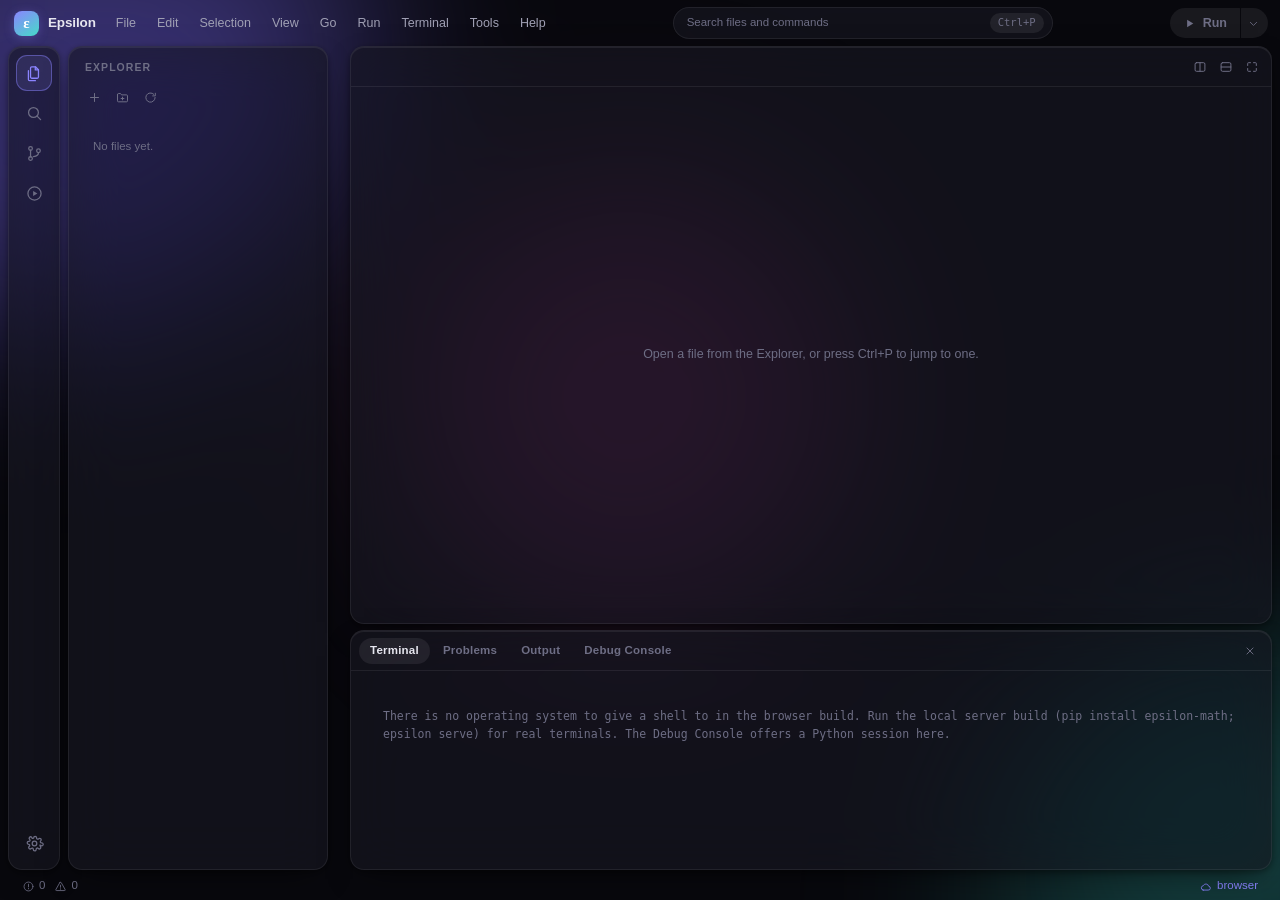
==== commit 7e2b93e0: "Redesign the workbench: glass panels over a colour field The IDE looked like a lesser copy of anothe" ====
--- a/epsilon/server/static/index.html
+++ b/epsilon/server/static/index.html
@@ -8,13 +8,28 @@
   <link rel="stylesheet" href="app.css" />
 </head>
 <body>
+  <!-- the colour field the workbench floats on; purely decorative -->
+  <div class="wb-aurora" aria-hidden="true">
+    <span class="wb-aurora-a"></span>
+    <span class="wb-aurora-b"></span>
+    <span class="wb-aurora-c"></span>
+  </div>
+
   <div id="workbench" class="wb-root">
 
     <!-- title bar: menus on the left, run controls in the middle-right -->
     <header id="titlebar" class="wb-titlebar">
-      <span class="wb-brand" aria-hidden="true">ε</span>
+      <span class="wb-brand" title="Epsilon">
+        <span class="wb-brand-mark" aria-hidden="true">ε</span>
+        <span class="wb-brand-name">Epsilon</span>
+      </span>
       <nav id="menubar" class="wb-menubar" role="menubar"
            aria-label="Application menu"></nav>
+      <div class="wb-title-spacer"></div>
+      <button id="quickOpen" class="wb-omni" title="Go to File (Ctrl+P)">
+        <span class="wb-omni-text">Search files and commands</span>
+        <span class="wb-omni-key">⌘P</span>
+      </button>
       <div class="wb-title-spacer"></div>
       <div id="runControls" class="wb-run-controls"></div>
     </header>
@@ -33,11 +48,11 @@
         <section class="wb-side-view" data-view="explorer">
           <div class="wb-side-actions">
             <button class="wb-icon-btn" id="explorerNewFile"
-                    title="New File" aria-label="New File">＋</button>
+                    title="New File" aria-label="New File"></button>
             <button class="wb-icon-btn" id="explorerNewFolder"
-                    title="New Folder" aria-label="New Folder">🗀</button>
+                    title="New Folder" aria-label="New Folder"></button>
             <button class="wb-icon-btn" id="explorerRefresh"
-                    title="Refresh" aria-label="Refresh Explorer">⟳</button>
+                    title="Refresh" aria-label="Refresh Explorer"></button>
           </div>
           <ul id="explorerList" class="wb-tree" role="tree"
               aria-label="Files"></ul>
--- a/epsilon/server/static/app.css
+++ b/epsilon/server/static/app.css
@@ -1,180 +1,363 @@
 /* ===================================================================
- * Epsilon IDE — one stylesheet, three themes.
+ * Epsilon — the workbench stylesheet.
  *
- * Every color goes through a semantic token: the components below
- * reference roles (--bg, --fg, --accent, --err…), never hex values, so
- * Dark, Light and High Contrast are the same UI with different tokens.
+ * Three ideas hold the whole design together.
+ *
+ * 1. Surfaces are glass. The workbench is not a grid of regions divided
+ *    by hairlines; it is a set of rounded panels floating over a slow
+ *    field of colour, each one frosted so that field shows through.
+ *    Depth comes from translucency and elevation, never from borders
+ *    drawn around everything. Code surfaces stay the most opaque —
+ *    legibility outranks the effect wherever text has to be read.
+ * 2. Colour is one system. Every rule below names a role — --surface,
+ *    --ink, --accent — and never a hex value, so Dusk, Paper and High
+ *    Contrast are the same interface under different light.
+ * 3. Chrome recedes. The code is the subject. Chrome is quiet by
+ *    default and only gains weight — colour, fill, elevation — where
+ *    something is active, selected, or asking to be looked at.
  * =================================================================== */
 
+/* ===================================================================
+ * 1. Tokens
+ * =================================================================== */
+
 :root {
-  --font-ui: -apple-system, "Segoe UI", system-ui, Roboto, "Helvetica Neue",
-             sans-serif;
-  --font-mono: "SF Mono", "Cascadia Code", "JetBrains Mono", Menlo, Consolas,
-               "DejaVu Sans Mono", monospace;
-
-  --sidebar-w: 260px;
-  --panel-h: 240px;
+  /* ---- type ---- */
+  --font-ui: ui-sans-serif, -apple-system, BlinkMacSystemFont, "Segoe UI",
+             "Inter", "Helvetica Neue", Arial, sans-serif;
+  --font-mono: ui-monospace, "SF Mono", "JetBrains Mono", "Cascadia Code",
+               "Menlo", "DejaVu Sans Mono", monospace;
+
+  --text-xs: 10.5px;
+  --text-sm: 11.5px;
+  --text-base: 12.5px;
+  --text-md: 13.5px;
+  --text-lg: 16px;
+  --text-xl: 21px;
+
+  /* ---- rhythm ---- */
+  --gap: 8px;                 /* the space the ground shows through   */
+  --radius-lg: 14px;          /* floating panels                      */
+  --radius-md: 9px;           /* controls, tabs, menu surfaces        */
+  --radius-sm: 6px;           /* chips, rows                          */
+
+  --titlebar-h: 46px;
+  --statusbar-h: 28px;
+  --activity-w: 52px;
+  --sidebar-w: 268px;
+  --panel-h: 244px;
   --term-font: 12.5px;
-  --titlebar-h: 35px;
-  --statusbar-h: 24px;
-  --activity-w: 44px;
-}
-
-:root[data-theme="dark"] {
-  --bg: #16161e;            /* window chrome            */
-  --bg-soft: #1c1c26;       /* sidebars, panel          */
-  --bg-editor: #191922;     /* code surfaces            */
-  --bg-raised: #232330;     /* menus, palette, toasts   */
-  --bg-hover: #2a2a3a;
-  --bg-active: #323246;
-  --fg: #d7d7e0;
-  --fg-dim: #8b8b9e;
-  --fg-faint: #5b5b6e;
-  --border: #2c2c3a;
-  --accent: #7c78ff;
-  --accent-fg: #ffffff;
-  --accent-soft: rgba(124, 120, 255, 0.16);
-  --err: #f2637e;
-  --warn: #e2b93d;
-  --ok: #57c88b;
-  --info: #58a6ff;
-  --sel: rgba(124, 120, 255, 0.28);
-  --find: rgba(226, 185, 61, 0.30);
-  --find-current: rgba(226, 185, 61, 0.55);
-  --shadow: 0 6px 24px rgba(0, 0, 0, 0.45);
-
-  --tok-keyword: #c792ea;
-  --tok-string: #a5d689;
-  --tok-num: #f2a25c;
-  --tok-comment: #5f6379;
-  --tok-type: #7cc7e8;
-  --tok-directive: #e2b93d;
-  --tok-op: #89a7c9;
-}
-
+
+  --ease: cubic-bezier(0.32, 0.72, 0, 1);
+  --t-fast: 110ms var(--ease);
+  --t-slow: 220ms var(--ease);
+}
+
+/* ---- Dusk (default) ---------------------------------------------- */
+:root, :root[data-theme="dark"] {
+  --ground: #08080d;                        /* behind everything      */
+  --surface: rgba(23, 23, 32, 0.66);        /* frosted panels         */
+  --surface-solid: #16161f;                 /* where text must be read */
+  --surface-2: rgba(255, 255, 255, 0.038);  /* raised inside a panel  */
+  --surface-3: rgba(255, 255, 255, 0.07);   /* hover                  */
+  --surface-4: rgba(255, 255, 255, 0.12);   /* pressed / selected     */
+  --overlay: rgba(26, 26, 36, 0.86);        /* menus, palette, toasts */
+  --frost: blur(26px) saturate(165%);
+
+  --ink: #e6e6ef;                 /* primary text                     */
+  --ink-2: #a0a0b4;               /* secondary                        */
+  --ink-3: #6e6e85;               /* tertiary, placeholders           */
+
+  --stroke: rgba(255, 255, 255, 0.07);
+  --stroke-2: rgba(255, 255, 255, 0.12);
+
+  --accent: #8b84ff;
+  --accent-2: #45dcc8;            /* the far end of the signature ramp */
+  --accent-ink: #0b0b12;
+  --accent-wash: rgba(139, 132, 255, 0.14);
+  --accent-line: rgba(139, 132, 255, 0.45);
+
+  --danger: #ff6b8b;
+  --caution: #f0b429;
+  --good: #4ed09a;
+  --note: #62a8ff;
+
+  --select: rgba(139, 132, 255, 0.26);
+  --hit: rgba(240, 180, 41, 0.28);
+  --hit-on: rgba(240, 180, 41, 0.55);
+
+  --lift-1: 0 1px 2px rgba(0, 0, 0, 0.4);
+  --lift-2: 0 2px 6px rgba(0, 0, 0, 0.35), 0 12px 32px -14px rgba(0, 0, 0, 0.7);
+  --lift-3: 0 8px 24px -6px rgba(0, 0, 0, 0.55),
+            0 32px 70px -24px rgba(0, 0, 0, 0.85);
+
+  --aurora-1: rgba(124, 108, 255, 0.42);
+  --aurora-2: rgba(56, 214, 200, 0.26);
+  --aurora-3: rgba(226, 92, 190, 0.22);
+  --aurora-blur: 96px;
+  --aurora-opacity: 1;
+
+  --syn-keyword: #c9a2ff;
+  --syn-string: #9fdba0;
+  --syn-number: #ffb27a;
+  --syn-comment: #575768;
+  --syn-type: #7fd0e8;
+  --syn-meta: #f0b429;
+  --syn-punct: #8590ad;
+
+  color-scheme: dark;
+}
+
+/* ---- Paper -------------------------------------------------------- */
 :root[data-theme="light"] {
-  --bg: #f3f3f6;
-  --bg-soft: #ececf1;
-  --bg-editor: #ffffff;
-  --bg-raised: #ffffff;
-  --bg-hover: #e2e2ea;
-  --bg-active: #d7d7e2;
-  --fg: #2b2b38;
-  --fg-dim: #6a6a7c;
-  --fg-faint: #9a9aac;
-  --border: #d5d5df;
-  --accent: #5a55e0;
-  --accent-fg: #ffffff;
-  --accent-soft: rgba(90, 85, 224, 0.12);
-  --err: #cc2244;
-  --warn: #9e6a03;
-  --ok: #1a7f4b;
-  --info: #0969da;
-  --sel: rgba(90, 85, 224, 0.22);
-  --find: rgba(255, 200, 40, 0.45);
-  --find-current: rgba(255, 170, 0, 0.65);
-  --shadow: 0 6px 24px rgba(30, 30, 60, 0.18);
-
-  --tok-keyword: #9a2fb3;
-  --tok-string: #2b7a2b;
-  --tok-num: #b35c00;
-  --tok-comment: #9098a8;
-  --tok-type: #0f6a8f;
-  --tok-directive: #8a6d00;
-  --tok-op: #4a5a76;
-}
-
+  --ground: #eef0f8;
+  --surface: rgba(255, 255, 255, 0.72);
+  --surface-solid: #ffffff;
+  --surface-2: rgba(28, 24, 60, 0.035);
+  --surface-3: rgba(28, 24, 60, 0.062);
+  --surface-4: rgba(28, 24, 60, 0.105);
+  --overlay: rgba(255, 255, 255, 0.9);
+  --frost: blur(26px) saturate(180%);
+
+  --ink: #1d1d29;
+  --ink-2: #5b5b70;
+  --ink-3: #8d8da5;
+
+  --stroke: rgba(24, 22, 45, 0.09);
+  --stroke-2: rgba(24, 22, 45, 0.16);
+
+  --accent: #5b4fe0;
+  --accent-2: #0fa79a;
+  --accent-ink: #ffffff;
+  --accent-wash: rgba(91, 79, 224, 0.10);
+  --accent-line: rgba(91, 79, 224, 0.5);
+
+  --danger: #d02a52;
+  --caution: #96650a;
+  --good: #10855a;
+  --note: #1667d0;
+
+  --select: rgba(91, 79, 224, 0.18);
+  --hit: rgba(255, 199, 44, 0.5);
+  --hit-on: rgba(255, 163, 0, 0.7);
+
+  --lift-1: 0 1px 2px rgba(35, 30, 70, 0.07);
+  --lift-2: 0 1px 3px rgba(35, 30, 70, 0.09), 0 10px 26px -14px rgba(35, 30, 70, 0.35);
+  --lift-3: 0 6px 20px -6px rgba(35, 30, 70, 0.18),
+            0 30px 64px -24px rgba(35, 30, 70, 0.34);
+
+  --aurora-1: rgba(126, 112, 255, 0.55);
+  --aurora-2: rgba(32, 205, 190, 0.42);
+  --aurora-3: rgba(255, 140, 205, 0.38);
+  --aurora-blur: 104px;
+  --aurora-opacity: 1;
+
+  --syn-keyword: #8b2bb5;
+  --syn-string: #1f7a3d;
+  --syn-number: #a8540a;
+  --syn-comment: #9494a8;
+  --syn-type: #0a6d90;
+  --syn-meta: #8a6100;
+  --syn-punct: #4a5270;
+
+  color-scheme: light;
+}
+
+/* ---- High Contrast ------------------------------------------------ */
 :root[data-theme="high-contrast"] {
-  --bg: #000000;
-  --bg-soft: #000000;
-  --bg-editor: #000000;
-  --bg-raised: #0a0a0a;
-  --bg-hover: #1f1f1f;
-  --bg-active: #2e2e2e;
-  --fg: #ffffff;
-  --fg-dim: #d0d0d0;
-  --fg-faint: #a0a0a0;
-  --border: #7a7aff;
-  --accent: #9d9dff;
-  --accent-fg: #000000;
-  --accent-soft: rgba(157, 157, 255, 0.25);
-  --err: #ff6680;
-  --warn: #ffd23d;
-  --ok: #4ae08a;
-  --info: #6db5ff;
-  --sel: rgba(157, 157, 255, 0.45);
-  --find: rgba(255, 210, 61, 0.45);
-  --find-current: rgba(255, 210, 61, 0.75);
-  --shadow: 0 0 0 1px var(--border);
-
-  --tok-keyword: #e6a0ff;
-  --tok-string: #a8ff9e;
-  --tok-num: #ffcf8f;
-  --tok-comment: #9fdc9f;
-  --tok-type: #9be2ff;
-  --tok-directive: #ffd23d;
-  --tok-op: #cfe0ff;
-}
-
-/* ---------------- reset / base ---------------- */
+  --ground: #000000;
+  --surface: #000000;
+  --surface-solid: #000000;
+  --surface-2: #0c0c0c;
+  --surface-3: #1c1c1c;
+  --surface-4: #2e2e2e;
+  --overlay: #000000;
+  --frost: none;
+
+  --ink: #ffffff;
+  --ink-2: #e0e0e0;
+  --ink-3: #b4b4b4;
+
+  --stroke: #6f6fff;
+  --stroke-2: #9d9dff;
+
+  --accent: #a9a9ff;
+  --accent-2: #57ffe4;
+  --accent-ink: #000000;
+  --accent-wash: rgba(169, 169, 255, 0.28);
+  --accent-line: #a9a9ff;
+
+  --danger: #ff8098;
+  --caution: #ffd83d;
+  --good: #5cf0a8;
+  --note: #7cc0ff;
+
+  --select: rgba(169, 169, 255, 0.5);
+  --hit: rgba(255, 216, 61, 0.5);
+  --hit-on: rgba(255, 216, 61, 0.8);
+
+  --lift-1: none;
+  --lift-2: none;
+  --lift-3: 0 0 0 1px var(--stroke-2);
+  --aurora-opacity: 0;
+
+  --syn-keyword: #eaa9ff;
+  --syn-string: #a6ffa0;
+  --syn-number: #ffcf95;
+  --syn-comment: #a8dca8;
+  --syn-type: #9fe6ff;
+  --syn-meta: #ffd83d;
+  --syn-punct: #d4e2ff;
+
+  color-scheme: dark;
+}
+
+/* ===================================================================
+ * 2. Base
+ * =================================================================== */
 
 * { box-sizing: border-box; margin: 0; padding: 0; }
 
 html, body {
   height: 100%;
   overflow: hidden;
-  background: var(--bg);
-  color: var(--fg);
+  background: var(--ground);
+  color: var(--ink);
   font-family: var(--font-ui);
-  font-size: 13px;
-}
-
-button {
+  font-size: var(--text-base);
+  line-height: 1.5;
+  -webkit-font-smoothing: antialiased;
+  text-rendering: optimizeLegibility;
+}
+
+/* ---- the colour field ---------------------------------------------
+ * Three broad, heavily blurred lobes drifting slowly behind frosted
+ * glass. Kept to transform-only animation so it costs one composited
+ * layer and no layout, and switched off entirely under reduced motion
+ * and in High Contrast, where it would only hurt.
+ * ------------------------------------------------------------------ */
+.wb-aurora {
+  position: fixed;
+  inset: -12%;
+  z-index: 0;
+  pointer-events: none;
+  overflow: hidden;
+  opacity: var(--aurora-opacity);
+  filter: blur(var(--aurora-blur));
+}
+.wb-aurora span {
+  position: absolute;
+  border-radius: 50%;
+  will-change: transform;
+}
+.wb-aurora-a {
+  width: 46vw;
+  height: 46vw;
+  left: -6vw;
+  top: -12vw;
+  background: var(--aurora-1);
+  animation: drift-a 34s ease-in-out infinite alternate;
+}
+.wb-aurora-b {
+  width: 42vw;
+  height: 42vw;
+  right: -8vw;
+  bottom: -14vw;
+  background: var(--aurora-2);
+  animation: drift-b 41s ease-in-out infinite alternate;
+}
+.wb-aurora-c {
+  width: 34vw;
+  height: 34vw;
+  left: 44vw;
+  top: 32vh;
+  background: var(--aurora-3);
+  animation: drift-c 47s ease-in-out infinite alternate;
+}
+@keyframes drift-a {
+  from { transform: translate3d(0, 0, 0) scale(1); }
+  to { transform: translate3d(9vw, 7vh, 0) scale(1.18); }
+}
+@keyframes drift-b {
+  from { transform: translate3d(0, 0, 0) scale(1.1); }
+  to { transform: translate3d(-11vw, -8vh, 0) scale(0.94); }
+}
+@keyframes drift-c {
+  from { transform: translate3d(0, 0, 0) scale(0.92); }
+  to { transform: translate3d(-8vw, 9vh, 0) scale(1.16); }
+}
+body.wb-reduced-motion .wb-aurora span { animation: none; }
+
+button, input, textarea, select {
   font: inherit;
   color: inherit;
   background: none;
   border: none;
-  cursor: pointer;
-}
-button:focus-visible, input:focus-visible, [tabindex]:focus-visible {
+}
+button { cursor: pointer; }
+button:disabled { cursor: default; }
+
+:focus { outline: none; }
+:focus-visible {
   outline: 2px solid var(--accent);
-  outline-offset: -2px;
-}
-
-input {
-  font: inherit;
-  color: var(--fg);
-  background: var(--bg-editor);
-  border: 1px solid var(--border);
-  border-radius: 4px;
-  padding: 4px 8px;
-}
-input:focus { border-color: var(--accent); outline: none; }
+  outline-offset: 1px;
+  border-radius: var(--radius-sm);
+}
 
 .hidden { display: none !important; }
 
-::-webkit-scrollbar { width: 10px; height: 10px; }
+svg.wb-i { flex: none; display: block; }
+
+::-webkit-scrollbar { width: 11px; height: 11px; }
+::-webkit-scrollbar-track { background: transparent; }
 ::-webkit-scrollbar-thumb {
-  background: var(--bg-active);
-  border-radius: 5px;
-  border: 2px solid transparent;
+  background: var(--surface-4);
+  border-radius: 99px;
+  border: 3px solid transparent;
   background-clip: content-box;
 }
-::-webkit-scrollbar-thumb:hover { background-color: var(--fg-faint); }
+::-webkit-scrollbar-thumb:hover { background-color: var(--ink-3); }
 ::-webkit-scrollbar-corner { background: transparent; }
-
-body.resizing { cursor: inherit; user-select: none; }
+* { scrollbar-width: thin; scrollbar-color: var(--surface-4) transparent; }
+
+body.resizing { user-select: none; }
 body.wb-reduced-motion *, body.wb-reduced-motion *::before {
   animation: none !important;
   transition: none !important;
 }
 @media (prefers-reduced-motion: reduce) {
-  *, *::before { animation: none !important; transition: none !important; }
-}
-
-/* ---------------- workbench frame ---------------- */
+  *, *::before, *::after {
+    animation-duration: 0.001ms !important;
+    transition-duration: 0.001ms !important;
+  }
+}
+
+/* shared field look */
+.wb-input, input[type="text"], input[type="number"], input[type="search"],
+textarea.wb-input, select {
+  background: var(--surface-2);
+  color: var(--ink);
+  border: 1px solid var(--stroke);
+  border-radius: var(--radius-md);
+  padding: 6px 10px;
+  font-size: var(--text-base);
+  transition: border-color var(--t-fast), background var(--t-fast),
+              box-shadow var(--t-fast);
+}
+.wb-input::placeholder, input::placeholder { color: var(--ink-3); }
+.wb-input:focus, input:focus, textarea:focus, select:focus {
+  border-color: var(--accent-line);
+  background: var(--surface);
+  box-shadow: 0 0 0 3px var(--accent-wash);
+}
+
+/* ===================================================================
+ * 3. Shell
+ * =================================================================== */
 
 .wb-root {
+  position: relative;
+  z-index: 1;
   display: flex;
   flex-direction: column;
   height: 100%;
@@ -183,7 +366,9 @@
 .wb-main {
   flex: 1;
   display: flex;
+  gap: var(--gap);
   min-height: 0;
+  padding: 0 var(--gap) 2px;
 }
 
 .wb-center {
@@ -193,114 +378,222 @@
   min-width: 0;
 }
 
-.wb-editor-area {
-  flex: 1;
-  min-height: 0;
-  position: relative;
-  background: var(--bg-editor);
-}
-
-/* ---------------- title bar & menus ---------------- */
+/* every floating panel wears the same clothes */
+.wb-activitybar, .wb-sidebar, .wb-auxbar, .wb-editor-area, .wb-panel {
+  background: var(--surface);
+  -webkit-backdrop-filter: var(--frost);
+  backdrop-filter: var(--frost);
+  border: 1px solid var(--stroke);
+  border-radius: var(--radius-lg);
+  box-shadow: var(--lift-2), inset 0 1px 0 var(--stroke);
+}
+
+/* ---- title bar ---------------------------------------------------- */
 
 .wb-titlebar {
   height: var(--titlebar-h);
-  display: flex;
-  align-items: center;
-  gap: 2px;
-  background: var(--bg);
-  border-bottom: 1px solid var(--border);
-  padding: 0 8px;
-  flex: none;
+  flex: none;
+  display: flex;
+  align-items: center;
+  gap: 10px;
+  padding: 0 12px 0 14px;
 }
 
 .wb-brand {
-  font-family: Georgia, serif;
-  font-size: 17px;
-  color: var(--accent);
-  padding: 0 8px 2px 4px;
-}
-
-.wb-title-spacer { flex: 1; }
-
-.wb-menubar { display: flex; }
-.wb-menu-btn {
-  padding: 4px 9px;
-  border-radius: 4px;
-  color: var(--fg-dim);
-}
-.wb-menu-btn:hover, .wb-menu-btn.open {
-  background: var(--bg-hover);
-  color: var(--fg);
-}
-
-.wb-menu-drop {
-  position: fixed;
-  min-width: 240px;
-  max-width: 360px;
-  max-height: 75vh;
-  overflow-y: auto;
-  background: var(--bg-raised);
-  border: 1px solid var(--border);
-  border-radius: 6px;
-  box-shadow: var(--shadow);
-  padding: 4px;
-  z-index: 300;
-}
-.wb-menu-item {
-  display: flex;
-  align-items: center;
-  gap: 18px;
-  padding: 5px 10px;
-  border-radius: 4px;
-  cursor: pointer;
-  white-space: nowrap;
-}
-.wb-menu-item:hover { background: var(--accent-soft); }
-.wb-menu-item.disabled { color: var(--fg-faint); cursor: default; }
-.wb-menu-item.disabled:hover { background: var(--bg-hover); }
-.wb-menu-item.danger { color: var(--err); }
-.wb-menu-label { flex: 1; }
-.wb-menu-key {
-  color: var(--fg-faint);
-  font-size: 11px;
-  font-family: var(--font-mono);
-}
-.wb-menu-sep {
-  height: 1px;
-  background: var(--border);
-  margin: 4px 8px;
-}
-.wb-menu-sub { color: var(--fg-dim); }
-
-/* run controls in the title bar */
-.wb-run-controls { display: flex; align-items: center; }
-.wb-run-btn {
-  display: flex;
-  align-items: center;
-  gap: 6px;
-  background: var(--accent);
-  color: var(--accent-fg);
-  padding: 4px 12px;
-  border-radius: 4px 0 0 4px;
-  font-weight: 500;
-  max-width: 260px;
+  display: inline-flex;
+  align-items: center;
+  gap: 9px;
+  flex: none;
+  user-select: none;
+}
+.wb-brand-mark {
+  width: 25px;
+  height: 25px;
+  border-radius: 8px;
+  display: grid;
+  place-items: center;
+  font: 600 15px/1 Georgia, "Times New Roman", serif;
+  color: #fff;
+  background: linear-gradient(145deg, var(--accent), var(--accent-2));
+  box-shadow: 0 2px 12px -2px var(--accent-line);
+}
+.wb-brand-name {
+  font-size: var(--text-md);
+  font-weight: 600;
+  letter-spacing: -0.01em;
+  color: var(--ink);
+}
+
+.wb-title-spacer { flex: 1; min-width: 8px; }
+
+/* the omnibox: one place to reach anything */
+.wb-omni {
+  display: flex;
+  align-items: center;
+  gap: 12px;
+  width: min(380px, 34vw);
+  padding: 5px 8px 5px 13px;
+  border-radius: 99px;
+  background: var(--surface);
+  -webkit-backdrop-filter: var(--frost);
+  backdrop-filter: var(--frost);
+  border: 1px solid var(--stroke);
+  color: var(--ink-3);
+  font-size: var(--text-sm);
+  transition: border-color var(--t-fast), color var(--t-fast),
+              background var(--t-fast);
+}
+.wb-omni:hover {
+  color: var(--ink-2);
+  border-color: var(--stroke-2);
+  background: var(--surface-2);
+}
+.wb-omni-text {
+  flex: 1;
+  text-align: left;
   overflow: hidden;
   text-overflow: ellipsis;
   white-space: nowrap;
 }
-.wb-run-btn:hover { filter: brightness(1.1); }
-.wb-run-btn.disabled { background: var(--bg-active); color: var(--fg-dim); }
-.wb-run-btn.busy { background: var(--bg-active); color: var(--fg-dim); }
+.wb-omni-key {
+  flex: none;
+  font-family: var(--font-mono);
+  font-size: var(--text-xs);
+  color: var(--ink-3);
+  background: var(--surface-3);
+  border-radius: 99px;
+  padding: 2px 8px;
+}
+
+/* ---- menu bar ----------------------------------------------------- */
+
+.wb-menubar { display: flex; gap: 1px; flex: none; }
+
+.wb-menu-btn {
+  padding: 5px 10px;
+  border-radius: var(--radius-sm);
+  color: var(--ink-2);
+  font-size: var(--text-base);
+  transition: background var(--t-fast), color var(--t-fast);
+}
+.wb-menu-btn:hover { color: var(--ink); background: var(--surface-3); }
+.wb-menu-btn.open { color: var(--ink); background: var(--surface-4); }
+
+.wb-menu-drop {
+  position: fixed;
+  min-width: 258px;
+  max-width: 380px;
+  max-height: 74vh;
+  overflow-y: auto;
+  padding: 6px;
+  background: var(--overlay);
+  -webkit-backdrop-filter: var(--frost);
+  backdrop-filter: var(--frost);
+  border: 1px solid var(--stroke-2);
+  border-radius: var(--radius-md);
+  box-shadow: var(--lift-3);
+  z-index: 300;
+  animation: drop-in 120ms var(--ease);
+}
+@keyframes drop-in {
+  from { opacity: 0; transform: translateY(-4px) scale(0.985); }
+  to { opacity: 1; transform: none; }
+}
+
+.wb-menu-item {
+  display: flex;
+  align-items: center;
+  gap: 20px;
+  padding: 6px 10px;
+  border-radius: var(--radius-sm);
+  cursor: pointer;
+  white-space: nowrap;
+  color: var(--ink);
+  transition: background var(--t-fast), color var(--t-fast);
+}
+.wb-menu-item:hover, .wb-menu-item:focus-visible {
+  background: var(--accent-wash);
+  outline: none;
+}
+.wb-menu-item.disabled { color: var(--ink-3); cursor: default; }
+.wb-menu-item.disabled:hover { background: transparent; }
+.wb-menu-item.danger { color: var(--danger); }
+.wb-menu-item.danger:hover { background: rgba(255, 107, 139, 0.13); }
+.wb-menu-label { flex: 1; }
+.wb-menu-key {
+  display: inline-flex;
+  align-items: center;
+  color: var(--ink-3);
+  font-family: var(--font-mono);
+  font-size: var(--text-xs);
+  letter-spacing: 0.02em;
+}
+.wb-menu-sep { height: 1px; background: var(--stroke); margin: 5px 8px; }
+.wb-menu-item.sub { position: relative; }
+.wb-menu-drop.nested {
+  position: absolute;
+  left: calc(100% - 6px);
+  top: -6px;
+  display: none;
+}
+.wb-menu-item.sub:hover > .wb-menu-drop.nested { display: block; }
+
+/* ---- run controls ------------------------------------------------- */
+
+.wb-run-controls { display: flex; align-items: center; flex: none; }
+
+.wb-run-btn {
+  display: inline-flex;
+  align-items: center;
+  gap: 7px;
+  height: 30px;
+  padding: 0 13px;
+  border-radius: 99px 4px 4px 99px;
+  background: linear-gradient(135deg, var(--accent), var(--accent-2));
+  color: #fff;
+  font-size: var(--text-base);
+  font-weight: 550;
+  max-width: 230px;
+  box-shadow: 0 2px 14px -4px var(--accent-line);
+  transition: filter var(--t-fast), box-shadow var(--t-fast),
+              transform var(--t-fast);
+}
+.wb-run-label {
+  overflow: hidden;
+  text-overflow: ellipsis;
+  white-space: nowrap;
+}
+.wb-run-btn:hover { filter: brightness(1.08); }
+.wb-run-btn:active { transform: translateY(0.5px); }
+.wb-run-btn.disabled, .wb-run-btn.busy {
+  background: var(--surface-3);
+  color: var(--ink-3);
+  box-shadow: none;
+}
+.wb-run-btn.busy .wb-i { animation: spin 1.1s linear infinite; }
+@keyframes spin { to { transform: rotate(360deg); } }
+
 .wb-run-caret {
-  background: var(--accent);
-  color: var(--accent-fg);
-  padding: 4px 6px;
-  border-radius: 0 4px 4px 0;
-  border-left: 1px solid rgba(0, 0, 0, 0.25);
-}
-.wb-run-caret:hover { filter: brightness(1.1); }
-
-/* ---------------- activity bar ---------------- */
+  display: inline-flex;
+  align-items: center;
+  height: 30px;
+  padding: 0 8px 0 6px;
+  margin-left: 1px;
+  border-radius: 4px 99px 99px 4px;
+  background: linear-gradient(135deg, var(--accent-2), var(--accent));
+  color: #fff;
+  box-shadow: 0 2px 14px -4px var(--accent-line);
+  transition: filter var(--t-fast);
+}
+.wb-run-caret:hover { filter: brightness(1.08); }
+.wb-run-controls:has(.wb-run-btn.disabled) .wb-run-caret,
+.wb-run-controls:has(.wb-run-btn.busy) .wb-run-caret {
+  background: var(--surface-3);
+  color: var(--ink-3);
+  box-shadow: none;
+}
+
+/* ---- activity bar ------------------------------------------------- */
 
 .wb-activitybar {
   width: var(--activity-w);
@@ -308,49 +601,49 @@
   display: flex;
   flex-direction: column;
   align-items: center;
-  padding: 6px 0;
   gap: 4px;
-  background: var(--bg);
-  border-right: 1px solid var(--border);
-}
+  padding: 8px 0;
+}
+
 .wb-act-btn {
   position: relative;
   width: 36px;
   height: 36px;
-  display: flex;
-  align-items: center;
-  justify-content: center;
-  font-size: 17px;
-  border-radius: 6px;
-  color: var(--fg-dim);
-  filter: grayscale(1);
-}
-.wb-act-btn:hover { color: var(--fg); background: var(--bg-hover); }
+  display: grid;
+  place-items: center;
+  border-radius: 11px;
+  color: var(--ink-3);
+  transition: color var(--t-fast), background var(--t-fast);
+}
+.wb-act-btn:hover { color: var(--ink); background: var(--surface-3); }
 .wb-act-btn.active {
-  color: var(--fg);
-  background: var(--accent-soft);
-  box-shadow: inset 2px 0 0 var(--accent);
-  filter: grayscale(0);
+  color: var(--accent);
+  background: var(--accent-wash);
+  box-shadow: inset 0 0 0 1px var(--accent-line);
 }
 .wb-act-spacer { flex: 1; }
+
 .wb-act-badge {
   position: absolute;
+  top: 2px;
   right: 2px;
-  bottom: 2px;
   min-width: 15px;
   height: 15px;
-  padding: 0 3px;
-  border-radius: 8px;
+  padding: 0 4px;
+  border-radius: 99px;
   background: var(--accent);
-  color: var(--accent-fg);
+  color: var(--accent-ink);
   font-size: 9.5px;
+  font-weight: 650;
   line-height: 15px;
   text-align: center;
-  filter: grayscale(0);
-}
-.wb-act-badge.dbg { background: var(--warn); color: #000; }
-
-/* ---------------- sidebars ---------------- */
+  box-shadow: 0 0 0 2px var(--surface);
+}
+.wb-act-badge.dbg { background: var(--caution); }
+
+/* ===================================================================
+ * 4. Sidebars
+ * =================================================================== */
 
 .wb-sidebar {
   width: var(--sidebar-w);
@@ -358,543 +651,562 @@
   display: flex;
   flex-direction: column;
   min-width: 0;
-  background: var(--bg-soft);
   overflow: hidden;
 }
 .wb-auxbar {
-  width: 230px;
+  width: 232px;
   flex: none;
   display: flex;
   flex-direction: column;
-  background: var(--bg-soft);
-  border-left: 1px solid var(--border);
+  overflow: hidden;
 }
 
 .wb-side-titlerow {
   display: flex;
   align-items: center;
-  padding: 8px 14px 6px;
+  justify-content: space-between;
+  padding: 13px 16px 9px;
   flex: none;
 }
 .wb-side-title {
-  font-size: 11px;
-  letter-spacing: 0.08em;
-  color: var(--fg-dim);
-}
+  font-size: var(--text-xs);
+  font-weight: 650;
+  letter-spacing: 0.1em;
+  color: var(--ink-3);
+  text-transform: uppercase;
+}
+
 .wb-side-view {
   flex: 1;
   display: flex;
   flex-direction: column;
   min-height: 0;
   overflow-y: auto;
-}
+  overscroll-behavior: contain;
+}
+
 .wb-side-actions {
   display: flex;
   gap: 2px;
-  padding: 0 10px 6px;
-  flex: none;
-}
+  padding: 0 12px 8px;
+  flex: none;
+}
+
 .wb-side-head {
-  font-size: 11px;
-  letter-spacing: 0.06em;
-  color: var(--fg-dim);
-  padding: 8px 14px 4px;
-}
+  display: flex;
+  align-items: center;
+  gap: 7px;
+  padding: 11px 16px 5px;
+  font-size: var(--text-xs);
+  font-weight: 650;
+  letter-spacing: 0.09em;
+  text-transform: uppercase;
+  color: var(--ink-3);
+}
+
 .wb-icon-btn {
-  width: 24px;
-  height: 24px;
+  width: 26px;
+  height: 26px;
+  display: grid;
+  place-items: center;
+  border-radius: var(--radius-sm);
+  color: var(--ink-3);
+  transition: color var(--t-fast), background var(--t-fast);
+}
+.wb-icon-btn:hover { color: var(--ink); background: var(--surface-3); }
+
+.wb-btn {
   display: inline-flex;
   align-items: center;
   justify-content: center;
-  border-radius: 4px;
-  color: var(--fg-dim);
-}
-.wb-icon-btn:hover { background: var(--bg-hover); color: var(--fg); }
-
-.wb-btn {
-  background: var(--bg-active);
-  border: 1px solid var(--border);
-  border-radius: 4px;
-  padding: 3px 10px;
-  color: var(--fg);
-}
-.wb-btn:hover:not(:disabled) { background: var(--bg-hover); border-color: var(--accent); }
-.wb-btn:disabled { color: var(--fg-faint); cursor: default; }
-.wb-btn.primary { background: var(--accent); color: var(--accent-fg); border: none; }
+  gap: 6px;
+  padding: 5px 12px;
+  border-radius: var(--radius-md);
+  background: var(--surface-2);
+  border: 1px solid var(--stroke);
+  color: var(--ink);
+  font-size: var(--text-base);
+  transition: background var(--t-fast), border-color var(--t-fast),
+              color var(--t-fast);
+}
+.wb-btn:hover:not(:disabled) {
+  background: var(--surface-3);
+  border-color: var(--stroke-2);
+}
+.wb-btn:disabled { color: var(--ink-3); }
+.wb-btn.primary {
+  background: linear-gradient(135deg, var(--accent), var(--accent-2));
+  border-color: transparent;
+  color: #fff;
+  font-weight: 550;
+}
+.wb-btn.primary:hover:not(:disabled) { filter: brightness(1.08); }
+.wb-btn.danger { color: var(--danger); }
+.wb-btn.danger:hover:not(:disabled) { background: rgba(255, 107, 139, 0.12); }
+.wb-btn.wide { flex: none; }
+
+.wb-chip {
+  border-radius: 99px;
+  font-family: var(--font-mono);
+  font-size: var(--text-xs);
+}
 
 .wb-hint {
-  color: var(--fg-dim);
-  font-size: 12px;
-  padding: 6px 14px;
+  color: var(--ink-2);
+  font-size: var(--text-sm);
+  line-height: 1.55;
+  padding: 6px 16px 2px;
+}
+.wb-empty {
+  color: var(--ink-3);
+  font-size: var(--text-sm);
+  line-height: 1.6;
+  padding: 18px 16px;
+}
+
+/* ---- explorer ----------------------------------------------------- */
+
+.wb-tree { list-style: none; flex: 1; padding: 0 8px 20px; }
+
+.wb-file {
+  display: flex;
+  align-items: center;
+  gap: 7px;
+  height: 27px;
+  padding: 0 8px;
+  border-radius: var(--radius-sm);
+  cursor: pointer;
+  white-space: nowrap;
+  color: var(--ink-2);
+  transition: background var(--t-fast), color var(--t-fast);
+}
+.wb-file:hover { background: var(--surface-3); color: var(--ink); }
+.wb-file.active {
+  background: var(--accent-wash);
+  color: var(--ink);
+  font-weight: 500;
+}
+.wb-file.drop { background: var(--accent-wash); box-shadow: inset 0 0 0 1px var(--accent-line); }
+.wb-file.folder { color: var(--ink); }
+
+.wb-twisty {
+  width: 13px;
+  flex: none;
+  color: var(--ink-3);
+  display: grid;
+  place-items: center;
+}
+.wb-glyph {
+  flex: none;
+  display: grid;
+  place-items: center;
+  min-width: 24px;
+  height: 17px;
+  padding: 0 4px;
+  border-radius: 5px;
+  font-family: var(--font-mono);
+  font-size: 8.6px;
+  font-weight: 700;
+  letter-spacing: 0.04em;
+  color: var(--ink-3);
+  background: color-mix(in srgb, currentColor 15%, transparent);
+  box-shadow: inset 0 0 0 1px color-mix(in srgb, currentColor 22%, transparent);
+}
+.wb-glyph.folder {
+  min-width: 0;
+  padding: 0;
+  background: none;
+  box-shadow: none;
+  color: var(--accent);
+}
+.wb-glyph.lang-python { color: #62a8ff; }
+.wb-glyph.lang-cpp { color: #ff79c6; }
+.wb-glyph.lang-epsilon { color: #45dcc8; font-size: 11px; }
+.wb-glyph.lang-markdown { color: #9aa4c4; }
+.wb-glyph.lang-javascript { color: #f0c33c; }
+.wb-glyph.lang-json, .wb-glyph.lang-toml, .wb-glyph.lang-yaml { color: #f0b429; }
+.wb-glyph.lang-shell { color: #4ed09a; }
+.wb-glyph.lang-latex { color: #7fd0e8; }
+.wb-glyph.lang-html { color: #ff9a62; }
+.wb-glyph.lang-css { color: #a78bfa; }
+
+.wb-file-name { overflow: hidden; text-overflow: ellipsis; }
+.wb-dot {
+  width: 6px;
+  height: 6px;
+  border-radius: 50%;
+  background: var(--accent);
+  flex: none;
+  margin-left: auto;
+}
+
+/* ---- search ------------------------------------------------------- */
+
+.wb-search-form {
+  display: flex;
+  flex-direction: column;
+  gap: 7px;
+  padding: 0 14px 10px;
+  flex: none;
+}
+.wb-search-opts { display: flex; gap: 5px; }
+.wb-search-opt {
+  padding: 3px 9px;
+  border-radius: 99px;
+  border: 1px solid var(--stroke);
+  background: var(--surface-2);
+  color: var(--ink-3);
+  font-family: var(--font-mono);
+  font-size: var(--text-xs);
+  transition: all var(--t-fast);
+}
+.wb-search-opt:hover { color: var(--ink); border-color: var(--stroke-2); }
+.wb-search-opt.active {
+  background: var(--accent-wash);
+  border-color: var(--accent-line);
+  color: var(--accent);
+}
+
+.wb-search-results { flex: 1; padding: 0 8px 20px; }
+.wb-search-file {
+  display: flex;
+  align-items: center;
+  gap: 6px;
+  padding: 8px 8px 3px;
+  font-size: var(--text-sm);
+  font-weight: 600;
+  color: var(--ink-2);
+  cursor: pointer;
+}
+.wb-search-file:hover { color: var(--ink); }
+.wb-search-row {
+  display: flex;
+  gap: 9px;
+  padding: 3px 8px 3px 18px;
+  border-radius: var(--radius-sm);
+  cursor: pointer;
+  font-family: var(--font-mono);
+  font-size: var(--text-sm);
+  white-space: nowrap;
+  overflow: hidden;
+  color: var(--ink-2);
+}
+.wb-search-row:hover { background: var(--surface-3); color: var(--ink); }
+.wb-search-ln { color: var(--ink-3); flex: none; min-width: 22px; text-align: right; }
+.wb-search-text { overflow: hidden; text-overflow: ellipsis; }
+.wb-search-text mark {
+  background: var(--hit);
+  color: inherit;
+  border-radius: 3px;
+  padding: 0 1px;
+}
+
+/* ---- source control ----------------------------------------------- */
+
+.wb-scm { display: flex; flex-direction: column; min-height: 0; }
+.wb-scm-commitrow {
+  display: flex;
+  flex-direction: column;
+  gap: 7px;
+  padding: 0 14px 10px;
+}
+.wb-scm-commitrow textarea {
+  resize: vertical;
+  min-height: 52px;
+  font-family: var(--font-ui);
   line-height: 1.5;
 }
-.wb-empty {
-  color: var(--fg-faint);
-  padding: 14px;
-  font-size: 12.5px;
-  line-height: 1.5;
-}
-
-/* explorer tree */
-.wb-tree { list-style: none; flex: 1; overflow-y: auto; padding-bottom: 20px; }
-.wb-file {
-  display: flex;
-  align-items: center;
-  gap: 6px;
-  padding: 2.5px 8px;
+.wb-scm-section { padding-bottom: 6px; }
+.wb-scm-row {
+  display: flex;
+  align-items: center;
+  gap: 8px;
+  height: 27px;
+  margin: 0 8px;
+  padding: 0 8px;
+  border-radius: var(--radius-sm);
   cursor: pointer;
+  color: var(--ink-2);
+}
+.wb-scm-row:hover { background: var(--surface-3); color: var(--ink); }
+.wb-scm-status {
+  flex: none;
+  width: 17px;
+  text-align: center;
+  font-family: var(--font-mono);
+  font-size: var(--text-xs);
+  font-weight: 700;
+}
+.wb-scm-status.s-M { color: var(--caution); }
+.wb-scm-status.s-A { color: var(--good); }
+.wb-scm-status.s-D { color: var(--danger); }
+.wb-scm-status.s-R { color: var(--note); }
+.wb-scm-status.s-\? { color: var(--good); }
+.wb-scm-path {
+  flex: 1;
+  overflow: hidden;
+  text-overflow: ellipsis;
+  white-space: nowrap;
+}
+.wb-scm-log { padding-bottom: 20px; }
+.wb-scm-sub {
+  display: flex;
+  gap: 8px;
+  padding: 3px 16px;
+  font-size: var(--text-sm);
+  color: var(--ink-2);
   white-space: nowrap;
   overflow: hidden;
   text-overflow: ellipsis;
-  border-left: 2px solid transparent;
-}
-.wb-file:hover { background: var(--bg-hover); }
-.wb-file.active {
-  background: var(--accent-soft);
-  border-left-color: var(--accent);
-}
-.wb-file.drop { background: var(--accent-soft); }
-.wb-twisty { width: 12px; color: var(--fg-dim); flex: none; }
-.wb-glyph { width: 14px; text-align: center; flex: none; font-size: 11px;
-            color: var(--fg-dim); font-family: var(--font-mono); }
-.wb-glyph.lang-python { color: var(--info); }
-.wb-glyph.lang-cpp { color: var(--tok-keyword); }
-.wb-glyph.lang-markdown { color: var(--ok); }
-.wb-glyph.lang-json, .wb-glyph.lang-toml, .wb-glyph.lang-yaml { color: var(--warn); }
-.wb-file-name { overflow: hidden; text-overflow: ellipsis; }
-.wb-dot {
-  width: 7px; height: 7px;
-  border-radius: 50%;
-  background: var(--accent);
-  flex: none;
-  margin-left: auto;
-}
-
-/* search view */
-.wb-search-form {
-  display: flex;
-  flex-direction: column;
+}
+.wb-scm-hash {
+  font-family: var(--font-mono);
+  font-size: var(--text-xs);
+  color: var(--accent);
+  flex: none;
+}
+
+/* ---- run & debug -------------------------------------------------- */
+
+.wb-rundebug { display: flex; flex-direction: column; }
+.wb-dbg-controls {
+  display: flex;
+  flex-wrap: wrap;
+  align-items: center;
   gap: 6px;
-  padding: 0 12px 8px;
-  flex: none;
-}
-.wb-input { width: 100%; font-size: 12.5px; }
-.wb-search-opts { display: flex; gap: 4px; }
-.wb-search-opt {
+  padding: 0 14px 10px;
+}
+.wb-dbg-controls .wb-btn { padding: 5px 10px; }
+.wb-dbg-section { padding-bottom: 6px; }
+.wb-dbg-var, .wb-dbg-frame, .wb-dbg-bp {
+  display: flex;
+  align-items: center;
+  gap: 8px;
+  padding: 3px 16px;
   font-family: var(--font-mono);
-  font-size: 11px;
-  padding: 2px 7px;
-  border-radius: 4px;
-  border: 1px solid var(--border);
-  color: var(--fg-dim);
-}
-.wb-search-opt:hover { color: var(--fg); }
-.wb-search-opt.active {
-  background: var(--accent-soft);
-  border-color: var(--accent);
-  color: var(--fg);
-}
-.wb-search-results { flex: 1; overflow-y: auto; padding-bottom: 20px; }
-.wb-search-file {
-  padding: 5px 12px 2px;
-  font-weight: 600;
-  font-size: 12px;
-  color: var(--fg-dim);
-  cursor: pointer;
-}
-.wb-search-file:hover { color: var(--fg); }
-.wb-search-row {
-  display: flex;
-  gap: 8px;
-  padding: 1.5px 12px 1.5px 20px;
-  cursor: pointer;
-  font-family: var(--font-mono);
-  font-size: 11.5px;
+  font-size: var(--text-sm);
   white-space: nowrap;
   overflow: hidden;
 }
-.wb-search-row:hover { background: var(--bg-hover); }
-.wb-search-ln { color: var(--fg-faint); flex: none; }
-.wb-search-text { overflow: hidden; text-overflow: ellipsis; }
-.wb-search-text mark {
-  background: var(--find);
-  color: inherit;
-  border-radius: 2px;
-}
-
-/* source control view */
-.wb-scm { display: flex; flex-direction: column; min-height: 0; }
-.wb-scm-section { padding-bottom: 6px; }
-.wb-scm-commitrow { display: flex; gap: 6px; padding: 0 12px 8px; }
-.wb-scm-commitrow input { flex: 1; }
-.wb-scm-row {
-  display: flex;
-  align-items: center;
-  gap: 6px;
-  padding: 2.5px 12px;
+.wb-dbg-k { color: var(--syn-type); flex: none; }
+.wb-dbg-v { color: var(--ink-2); overflow: hidden; text-overflow: ellipsis; }
+.wb-dbg-bp { cursor: pointer; border-radius: var(--radius-sm); margin: 0 8px; }
+.wb-dbg-bp:hover { background: var(--surface-3); }
+.wb-dbg-bpdot {
+  width: 9px;
+  height: 9px;
+  border-radius: 50%;
+  background: var(--danger);
+  flex: none;
+  box-shadow: 0 0 8px -1px var(--danger);
+}
+.wb-dbg-evalrow { display: flex; gap: 7px; padding: 6px 14px; }
+.wb-dbg-evalrow input { flex: 1; }
+
+/* ---- outline ------------------------------------------------------ */
+
+.wb-outline { flex: 1; overflow-y: auto; padding: 0 8px 16px; }
+.wb-outline-item {
+  display: flex;
+  align-items: center;
+  gap: 8px;
+  height: 26px;
+  padding: 0 8px;
+  border-radius: var(--radius-sm);
   cursor: pointer;
-}
-.wb-scm-row:hover { background: var(--bg-hover); }
-.wb-scm-status {
-  font-family: var(--font-mono);
-  font-size: 11px;
-  width: 16px;
-  text-align: center;
-  flex: none;
-}
-.wb-scm-status.m { color: var(--warn); }
-.wb-scm-status.a { color: var(--ok); }
-.wb-scm-status.d { color: var(--err); }
-.wb-scm-status.u { color: var(--info); }
-.wb-scm-path { flex: 1; overflow: hidden; text-overflow: ellipsis;
-               white-space: nowrap; }
-.wb-scm-log { padding: 2px 0 16px; }
-.wb-scm-sub {
-  padding: 2px 12px;
+  color: var(--ink-2);
   white-space: nowrap;
   overflow: hidden;
-  text-overflow: ellipsis;
-  color: var(--fg-dim);
-  font-size: 12px;
-}
-.wb-scm-hash { font-family: var(--font-mono); color: var(--fg-faint);
-               margin-right: 6px; }
-
-/* run & debug view */
-.wb-rundebug { display: flex; flex-direction: column; }
-.wb-dbg-controls {
-  display: flex;
-  flex-wrap: wrap;
-  gap: 5px;
-  padding: 2px 12px 8px;
-  align-items: center;
-}
-.wb-dbg-section { padding-bottom: 4px; }
-.wb-dbg-var, .wb-dbg-frame, .wb-dbg-bp {
-  display: flex;
-  gap: 8px;
-  padding: 2px 14px;
-  font-family: var(--font-mono);
-  font-size: 11.5px;
-  white-space: nowrap;
-  overflow: hidden;
-}
-.wb-dbg-k { color: var(--tok-type); flex: none; }
-.wb-dbg-v { color: var(--fg-dim); overflow: hidden; text-overflow: ellipsis; }
-.wb-dbg-bp { cursor: pointer; align-items: center; }
-.wb-dbg-bp:hover { background: var(--bg-hover); }
-.wb-dbg-bpdot { color: var(--err); }
-.wb-dbg-evalrow { display: flex; gap: 6px; padding: 4px 12px; }
-.wb-dbg-evalrow input { flex: 1; }
-
-/* ---------------- sashes ---------------- */
-
-.wb-sash-v {
-  width: 5px;
-  flex: none;
-  cursor: col-resize;
+}
+.wb-outline-item:hover { background: var(--surface-3); color: var(--ink); }
+.wb-sym-kind { flex: none; color: var(--accent); display: grid; place-items: center; }
+.wb-sym-kind.class { color: var(--syn-type); }
+
+/* ===================================================================
+ * 5. Sashes — the gap itself is the grip
+ * =================================================================== */
+
+.wb-sash-v, .wb-sash-h {
+  flex: none;
+  position: relative;
+  z-index: 12;
   background: transparent;
-  border-left: 1px solid var(--border);
-  margin-left: -1px;
-  transition: background 0.15s;
-  z-index: 10;
-}
-.wb-sash-h {
-  height: 5px;
-  flex: none;
-  cursor: row-resize;
+  transition: background var(--t-slow);
+}
+.wb-sash-v { width: var(--gap); margin: 0 -1px; cursor: col-resize; }
+.wb-sash-h { height: var(--gap); margin: -1px 0; cursor: row-resize; }
+.wb-sash-v::after, .wb-sash-h::after {
+  content: "";
+  position: absolute;
+  border-radius: 99px;
   background: transparent;
-  border-top: 1px solid var(--border);
-  margin-top: -1px;
-  transition: background 0.15s;
-  z-index: 10;
-}
-.wb-sash-v:hover, .wb-sash-h:hover { background: var(--accent); }
-
-/* ---------------- bottom panel ---------------- */
-
-.wb-panel {
-  height: var(--panel-h);
-  flex: none;
-  display: flex;
-  flex-direction: column;
+  transition: background var(--t-fast);
+}
+.wb-sash-v::after { inset: 22% 45%; }
+.wb-sash-h::after { inset: 45% 40%; }
+.wb-sash-v:hover::after, .wb-sash-h:hover::after { background: var(--accent-line); }
+
+/* ===================================================================
+ * 6. Editor groups (panes.js)
+ * =================================================================== */
+
+.wb-editor-area { flex: 1; min-height: 0; position: relative; overflow: hidden; }
+
+.pane-split {
+  display: flex;
+  width: 100%;
+  height: 100%;
+  min-width: 0;
   min-height: 0;
-  background: var(--bg-soft);
-}
-.wb-panel-tabs {
-  display: flex;
-  align-items: center;
-  gap: 2px;
-  padding: 0 10px;
-  flex: none;
-  border-bottom: 1px solid var(--border);
-}
-.wb-panel-tab {
-  display: inline-flex;
-  align-items: center;
-  gap: 6px;
-  padding: 6px 10px 5px;
-  font-size: 11.5px;
-  letter-spacing: 0.05em;
-  text-transform: uppercase;
-  color: var(--fg-dim);
-  border-bottom: 1px solid transparent;
-}
-.wb-panel-tab:hover { color: var(--fg); }
-.wb-panel-tab.active { color: var(--fg); border-bottom-color: var(--accent); }
-.wb-panel-spacer { flex: 1; }
-.wb-badge {
-  min-width: 16px;
-  padding: 0 4px;
-  height: 15px;
-  border-radius: 8px;
-  font-size: 10px;
-  line-height: 15px;
-  text-align: center;
-  text-transform: none;
-  background: var(--bg-active);
-  color: var(--fg);
-}
-.wb-badge.err { background: var(--err); color: #fff; }
-.wb-badge.warn { background: var(--warn); color: #000; }
-
-.wb-panel-view {
-  flex: 1;
-  display: flex;
-  flex-direction: column;
-  min-height: 0;
-}
-
-/* problems */
-.wb-problems { flex: 1; overflow-y: auto; padding: 4px 0 16px; }
-.wb-prob-head { padding: 4px 14px 2px; font-weight: 600; font-size: 12px;
-                color: var(--fg-dim); }
-.wb-prob-row {
-  display: flex;
-  align-items: baseline;
-  gap: 8px;
-  padding: 2.5px 14px 2.5px 22px;
-  cursor: pointer;
-  overflow: hidden;
-  white-space: nowrap;
-}
-.wb-prob-row:hover { background: var(--bg-hover); }
-.wb-prob-sev { flex: none; font-size: 11px; }
-.wb-prob-sev.error { color: var(--err); }
-.wb-prob-sev.warning { color: var(--warn); }
-.wb-prob-msg { overflow: hidden; text-overflow: ellipsis; }
-.wb-prob-loc { color: var(--fg-faint); font-family: var(--font-mono);
-               font-size: 11px; flex: none; }
-.wb-prob-file { color: var(--fg-dim); font-size: 11.5px; flex: none; }
-
-/* output + debug console */
-.wb-output {
-  flex: 1;
-  overflow-y: auto;
-  padding: 6px 14px 16px;
-  font-family: var(--font-mono);
-  font-size: var(--term-font);
-  line-height: 1.5;
-}
-.wb-out { white-space: pre-wrap; word-break: break-word; }
-.wb-out.err { color: var(--err); }
-.wb-out.warn { color: var(--warn); }
-.wb-out.ok { color: var(--ok); }
-.wb-out.dim { color: var(--fg-faint); }
-
-/* terminal */
-.wb-term-tabs {
-  display: flex;
-  gap: 4px;
-  padding: 4px 12px 0;
-  flex: none;
-}
-.wb-term-tab {
-  display: inline-flex;
-  align-items: center;
-  gap: 6px;
-  padding: 2px 8px;
-  border-radius: 4px;
-  font-size: 11.5px;
-  color: var(--fg-dim);
-  cursor: pointer;
-}
-.wb-term-tab.active { background: var(--bg-active); color: var(--fg); }
-.wb-term-tab:hover { color: var(--fg); }
-.wb-term-x { color: var(--fg-faint); }
-.wb-term-x:hover { color: var(--err); }
-.wb-term-screen {
-  flex: 1;
-  overflow-y: auto;
-  padding: 6px 14px;
-  font-family: var(--font-mono);
-  font-size: var(--term-font);
-  line-height: 1.45;
-  cursor: text;
-}
-.wb-term-line { white-space: pre-wrap; word-break: break-all; min-height: 1em; }
-.wb-term-inputrow {
-  display: flex;
-  align-items: center;
-  gap: 8px;
-  padding: 4px 14px 8px;
-  flex: none;
-}
-.wb-term-prompt { color: var(--accent); font-family: var(--font-mono); }
-.wb-term-input {
-  flex: 1;
-  background: transparent;
-  border: none;
-  border-radius: 0;
-  padding: 2px 0;
-  font-family: var(--font-mono);
-  font-size: var(--term-font);
-  color: var(--fg);
-}
-.wb-term-input:focus { border: none; outline: none; }
-
-/* ---------------- status bar ---------------- */
-
-.wb-statusbar {
-  height: var(--statusbar-h);
-  flex: none;
-  display: flex;
-  align-items: stretch;
-  justify-content: space-between;
-  background: var(--bg);
-  border-top: 1px solid var(--border);
-  font-size: 11.5px;
-  overflow: hidden;
-}
-.wb-sb-side { display: flex; align-items: stretch; }
-.wb-sb-seg {
-  display: inline-flex;
-  align-items: center;
-  gap: 4px;
-  padding: 0 9px;
-  color: var(--fg-dim);
-  white-space: nowrap;
-}
-.wb-sb-seg:not(:disabled):hover { background: var(--bg-hover); color: var(--fg); }
-.wb-sb-seg:disabled { cursor: default; }
-.wb-sb-seg.err { color: var(--err); }
-.wb-sb-seg.warn { color: var(--warn); }
-.wb-sb-seg.dbg { color: var(--warn); }
-.wb-sb-seg.caps { color: var(--accent); }
-
-/* ---------------- panes (editor groups) ---------------- */
-
-.pane-split { display: flex; flex: 1; min-width: 0; min-height: 0;
-              width: 100%; height: 100%; }
+}
 .pane-split.row { flex-direction: row; }
 .pane-split.col { flex-direction: column; }
-.pane-sash { flex: none; z-index: 5; }
+
+.pane-sash { flex: none; position: relative; z-index: 6; }
 .pane-sash.row { width: 6px; cursor: col-resize; }
 .pane-sash.col { height: 6px; cursor: row-resize; }
-.pane-sash:hover, .pane-sash.dragging { background: var(--accent); }
+.pane-sash::after {
+  content: "";
+  position: absolute;
+  background: var(--stroke);
+  transition: background var(--t-fast);
+}
+.pane-sash.row::after { inset: 0 2px; }
+.pane-sash.col::after { inset: 2px 0; }
+.pane-sash:hover::after, .pane-sash.dragging::after { background: var(--accent-line); }
 
 .pane {
   display: flex;
   flex-direction: column;
-  min-width: 0;
-  min-height: 0;
   flex: 1;
   width: 100%;
   height: 100%;
-  background: var(--bg-editor);
-}
+  min-width: 0;
+  min-height: 0;
+  background: transparent;      /* the editor card is the glass */
+}
+
 .pane-tabs {
   display: flex;
   align-items: center;
-  background: var(--bg-soft);
-  border-bottom: 1px solid var(--border);
   flex: none;
   min-width: 0;
+  height: 40px;
+  padding: 0 6px;
+  border-bottom: 1px solid var(--stroke);
 }
 .pane-tabs-strip {
   display: flex;
+  align-items: center;
+  gap: 2px;
   flex: 1;
   min-width: 0;
+  height: 100%;
   overflow-x: auto;
   scrollbar-width: none;
 }
 .pane-tabs-strip::-webkit-scrollbar { display: none; }
-.pane-tabs-spacer { flex: 1; min-width: 24px; }
+.pane-tabs-spacer { flex: 1; min-width: 12px; }
+
 .pane-tab {
   display: inline-flex;
   align-items: center;
-  gap: 6px;
-  padding: 6px 8px 6px 12px;
-  font-size: 12.5px;
-  color: var(--fg-dim);
-  border-right: 1px solid var(--border);
+  gap: 7px;
+  flex: none;
+  height: 28px;
+  padding: 0 6px 0 11px;
+  border-radius: 99px;
   cursor: pointer;
+  user-select: none;
   white-space: nowrap;
-  user-select: none;
-  background: transparent;
-}
-.pane-tab:hover { color: var(--fg); }
+  color: var(--ink-3);
+  font-size: var(--text-base);
+  transition: background var(--t-fast), color var(--t-fast);
+}
+.pane-tab:hover { color: var(--ink-2); background: var(--surface-2); }
 .pane-tab.active {
-  background: var(--bg-editor);
-  color: var(--fg);
-  box-shadow: inset 0 1px 0 var(--accent);
-}
-.pane-tab-icon { font-size: 11px; }
-.pane-tab-pin { font-size: 10px; }
+  color: var(--ink);
+  background: var(--surface-4);
+  font-weight: 500;
+  box-shadow: inset 0 0 0 1px var(--stroke-2);
+}
+.pane-tab.active::after {
+  content: "";
+  position: absolute;
+  left: 12px;
+  right: 12px;
+  bottom: -1px;
+  height: 2px;
+  border-radius: 2px;
+  background: linear-gradient(90deg, var(--accent), var(--accent-2));
+}
+.pane-tab { position: relative; }
+.pane-tab.dirty { color: var(--ink); }
+.pane-tab-icon, .pane-tab-pin { display: grid; place-items: center; flex: none; }
+.pane-tab-pin { color: var(--accent); }
+
 .pane-tab-close {
-  width: 16px;
-  height: 16px;
-  display: inline-flex;
-  align-items: center;
-  justify-content: center;
-  border-radius: 4px;
-  color: var(--fg-faint);
-  font-size: 13px;
-}
-.pane-tab-close:hover { background: var(--bg-hover); color: var(--fg); }
-.pane-tab.dirty .pane-tab-close { color: var(--accent); }
+  width: 19px;
+  height: 19px;
+  display: grid;
+  place-items: center;
+  border-radius: 50%;
+  color: var(--ink-3);
+  opacity: 0;
+  transition: opacity var(--t-fast), background var(--t-fast),
+              color var(--t-fast);
+}
+.pane-tab:hover .pane-tab-close,
+.pane-tab.active .pane-tab-close { opacity: 1; }
+.pane-tab.dirty .pane-tab-close { opacity: 1; color: var(--accent); }
+.pane-tab-close:hover { background: var(--surface-4); color: var(--ink); }
+
 .pane-tab-badge {
-  min-width: 15px;
-  padding: 0 4px;
-  border-radius: 8px;
-  font-size: 10px;
-  line-height: 15px;
+  min-width: 16px;
+  padding: 0 5px;
+  border-radius: 99px;
+  background: var(--surface-4);
+  color: var(--ink-2);
+  font-size: var(--text-xs);
+  line-height: 16px;
   text-align: center;
-  background: var(--bg-active);
-}
+}
+.pane-tab-badge[data-tone="err"] { background: var(--danger); color: #fff; }
+.pane-tab-badge[data-tone="warn"] { background: var(--caution); color: #000; }
+
 .pane-btn {
   flex: none;
-  width: 24px;
-  height: 24px;
-  display: inline-flex;
-  align-items: center;
-  justify-content: center;
-  color: var(--fg-faint);
-  border-radius: 4px;
-  margin-right: 2px;
-}
-.pane-btn:hover { background: var(--bg-hover); color: var(--fg); }
+  width: 26px;
+  height: 26px;
+  display: grid;
+  place-items: center;
+  border-radius: var(--radius-sm);
+  color: var(--ink-3);
+  transition: color var(--t-fast), background var(--t-fast);
+}
+.pane-btn:hover { color: var(--ink); background: var(--surface-3); }
+
 .pane-body { flex: 1; min-height: 0; position: relative; overflow: hidden; }
 .pane-view { width: 100%; height: 100%; }
 .pane-empty {
-  display: flex;
-  align-items: center;
-  justify-content: center;
+  display: grid;
+  place-items: center;
   height: 100%;
-  color: var(--fg-faint);
-  padding: 24px;
+  padding: 28px;
   text-align: center;
-  line-height: 1.6;
-}
-.pane.focused .pane-tabs { background: var(--bg-soft); }
-
+  line-height: 1.7;
+  color: var(--ink-3);
+  font-size: var(--text-base);
+}
 .wb-editor-host { width: 100%; height: 100%; }
 
-/* ---------------- the code editor ---------------- */
+/* ===================================================================
+ * 7. The code editor (editor.js)
+ * =================================================================== */
 
 .ed-root {
   --ed-font-size: 13px;
-  --ed-line-height: 1.55;
+  --ed-line-height: 1.6;
   --ed-font-family: var(--font-mono);
   --ed-tab-size: 4;
   position: relative;
@@ -902,66 +1214,72 @@
   flex-direction: column;
   width: 100%;
   height: 100%;
-  background: var(--bg-editor);
   overflow: hidden;
-}
-.ed-scroll {
-  flex: 1;
-  display: flex;
-  min-height: 0;
-  overflow: hidden;
-  position: relative;
-}
+  background: transparent;
+}
+.ed-scroll { flex: 1; display: flex; min-height: 0; overflow: hidden; position: relative; }
+
 .ed-gutter {
   flex: none;
-  min-width: 46px;
-  padding: 8px 0 8px 0;
+  min-width: 54px;
+  padding: 12px 0;
   text-align: right;
   font-family: var(--ed-font-family);
   font-size: var(--ed-font-size);
   line-height: var(--ed-line-height);
-  color: var(--fg-faint);
+  font-variant-numeric: tabular-nums;
+  color: var(--ink-3);
   user-select: none;
   will-change: transform;
 }
-.ed-root.ed-no-numbers .ed-gutter { visibility: hidden; min-width: 20px; }
+.ed-root.ed-no-numbers .ed-gutter { min-width: 22px; }
+.ed-root.ed-no-numbers .ed-ln { color: transparent; }
+
 .ed-ln {
   position: relative;
-  padding: 0 10px 0 20px;
   height: calc(var(--ed-font-size) * var(--ed-line-height));
+  padding: 0 12px 0 22px;
   cursor: pointer;
-}
-.ed-ln.active { color: var(--fg); }
-.ed-ln.err { color: var(--err); }
-.ed-ln.warn { color: var(--warn); }
+  opacity: 0.62;
+  transition: opacity var(--t-fast), color var(--t-fast);
+}
+.ed-ln.active { opacity: 1; color: var(--ink); }
+.ed-ln.err { color: var(--danger); opacity: 1; }
+.ed-ln.warn { color: var(--caution); opacity: 1; }
 .ed-bp-dot {
   position: absolute;
-  left: 5px;
+  left: 7px;
   top: 50%;
   transform: translateY(-50%);
   width: 9px;
   height: 9px;
   border-radius: 50%;
   opacity: 0;
-}
-.ed-ln:hover .ed-bp-dot { opacity: 0.4; background: var(--err); }
-.ed-ln.bp .ed-bp-dot { opacity: 1; background: var(--err); }
+  transition: opacity var(--t-fast);
+}
+.ed-ln:hover .ed-bp-dot { opacity: 0.35; background: var(--danger); }
+.ed-ln.bp .ed-bp-dot {
+  opacity: 1;
+  background: var(--danger);
+  box-shadow: 0 0 8px -1px var(--danger);
+}
 
 .ed-body { flex: 1; position: relative; min-width: 0; overflow: hidden; }
+
 .ed-highlight, .ed-input {
   font-family: var(--ed-font-family);
   font-size: var(--ed-font-size);
   line-height: var(--ed-line-height);
   tab-size: var(--ed-tab-size);
-  padding: 8px 12px;
+  padding: 12px 16px;
   white-space: pre;
+  letter-spacing: 0;
 }
 .ed-highlight {
   position: absolute;
   top: 0;
   left: 0;
   min-width: 100%;
-  margin: 0;
   pointer-events: none;
   will-change: transform;
 }
@@ -978,365 +1296,688 @@
   color: transparent;
   caret-color: transparent;
   overflow: auto;
-  outline: none;
   z-index: 2;
 }
-.ed-root.ed-wrap .ed-input { caret-color: var(--fg); }
+textarea.ed-input, textarea.ed-input:focus {
+  border: none;
+  box-shadow: none;
+  background: transparent;
+  border-radius: 0;
+}
+.ed-input::selection { background: var(--select); }
+.ed-root.ed-wrap .ed-input { caret-color: var(--ink); }
 .ed-root.ed-wrap .ed-highlight, .ed-root.ed-wrap .ed-input {
   white-space: pre-wrap;
   word-break: break-word;
 }
-.ed-input::selection { background: var(--sel); color: transparent; }
 
 .ed-caret {
   position: absolute;
   top: 0;
   left: 0;
-  background: var(--fg);
+  z-index: 3;
   pointer-events: none;
-  z-index: 3;
-}
-.ed-root[data-cursor-style="block"] .ed-caret { opacity: 0.45; }
-.ed-root[data-cursor-blink="blink"] .ed-caret {
-  animation: ed-blink-step 1s step-end infinite;
-}
-.ed-root[data-cursor-blink="smooth"] .ed-caret {
-  animation: ed-blink-smooth 1s ease-in-out infinite;
-}
-.ed-root[data-cursor-blink="expand"] .ed-caret {
-  animation: ed-blink-expand 1s ease-in-out infinite;
-}
-@keyframes ed-blink-step { 0%, 49% { opacity: 1; } 50%, 100% { opacity: 0; } }
-@keyframes ed-blink-smooth { 0%, 100% { opacity: 1; } 50% { opacity: 0.1; } }
-@keyframes ed-blink-expand {
-  0%, 100% { opacity: 1; transform-origin: bottom; scale: 1 1; }
-  50% { opacity: 0.4; scale: 1 0.72; }
-}
-
-/* syntax tokens */
-.tok-keyword { color: var(--tok-keyword); }
-.tok-string { color: var(--tok-string); }
-.tok-num { color: var(--tok-num); }
-.tok-comment { color: var(--tok-comment); font-style: italic; }
-.tok-type { color: var(--tok-type); }
-.tok-directive { color: var(--tok-directive); }
-.tok-op { color: var(--tok-op); }
-.tok-tactic { color: var(--tok-directive); }
+  border-radius: 1px;
+  background: var(--accent);
+  box-shadow: 0 0 8px -1px var(--accent);
+}
+.ed-root[data-cursor-style="block"] .ed-caret,
+.ed-root.ed-overwrite .ed-caret { opacity: 0.4; box-shadow: none; }
+.ed-root[data-cursor-blink="blink"] .ed-caret { animation: caret-hard 1.06s step-end infinite; }
+.ed-root[data-cursor-blink="smooth"] .ed-caret { animation: caret-soft 1.15s ease-in-out infinite; }
+.ed-root[data-cursor-blink="expand"] .ed-caret { animation: caret-grow 1.15s ease-in-out infinite; }
+@keyframes caret-hard { 0%, 49% { opacity: 1; } 50%, 100% { opacity: 0; } }
+@keyframes caret-soft { 0%, 100% { opacity: 1; } 50% { opacity: 0.12; } }
+@keyframes caret-grow {
+  0%, 100% { opacity: 1; scale: 1 1; }
+  50% { opacity: 0.45; scale: 1 0.7; }
+}
+
+/* syntax */
+.tok-keyword { color: var(--syn-keyword); }
+.tok-string { color: var(--syn-string); }
+.tok-num { color: var(--syn-number); }
+.tok-comment { color: var(--syn-comment); font-style: italic; }
+.tok-type { color: var(--syn-type); }
+.tok-directive, .tok-tactic { color: var(--syn-meta); }
+.tok-op { color: var(--syn-punct); }
 
 /* decorations */
-.ed-bracket { outline: 1px solid var(--fg-faint); border-radius: 2px; }
-.ed-occurrence { background: var(--accent-soft); border-radius: 2px; }
-.ed-find-match { background: var(--find); border-radius: 2px; }
-.ed-find-current { background: var(--find-current); border-radius: 2px; }
-.ed-ws { color: var(--fg-faint); opacity: 0.6; }
+.ed-bracket {
+  background: var(--surface-4);
+  border-radius: 2px;
+  box-shadow: inset 0 -1px 0 var(--accent-line);
+}
+.ed-occurrence { background: var(--accent-wash); border-radius: 3px; }
+.ed-find-match { background: var(--hit); border-radius: 3px; }
+.ed-find-current { background: var(--hit-on); border-radius: 3px; }
+.ed-ws { color: var(--ink-3); opacity: 0.45; }
 
 /* find widget */
 .ed-find {
   position: absolute;
-  top: 4px;
-  right: 16px;
+  top: 10px;
+  right: 18px;
+  z-index: 20;
   display: flex;
   flex-direction: column;
-  gap: 4px;
-  background: var(--bg-raised);
-  border: 1px solid var(--border);
-  border-radius: 6px;
-  box-shadow: var(--shadow);
-  padding: 6px;
-  z-index: 20;
-  font-size: 12px;
-}
-.ed-find-row { display: flex; align-items: center; gap: 4px; }
-.ed-find-input { width: 190px; font-size: 12px; padding: 3px 7px; }
-.ed-find-count { color: var(--fg-dim); min-width: 54px; text-align: center;
-                 font-size: 11px; }
+  gap: 6px;
+  padding: 8px;
+  background: var(--overlay);
+  -webkit-backdrop-filter: var(--frost);
+  backdrop-filter: var(--frost);
+  border: 1px solid var(--stroke-2);
+  border-radius: var(--radius-md);
+  box-shadow: var(--lift-3);
+  font-size: var(--text-base);
+}
+.ed-find-row { display: flex; align-items: center; gap: 5px; }
+.ed-find-input {
+  width: 198px;
+  padding: 5px 9px;
+  border-radius: var(--radius-sm);
+  background: var(--surface-2);
+  border: 1px solid var(--stroke);
+  color: var(--ink);
+}
+.ed-find-input:focus { border-color: var(--accent-line); box-shadow: 0 0 0 3px var(--accent-wash); }
+.ed-find-count {
+  min-width: 62px;
+  text-align: center;
+  color: var(--ink-3);
+  font-size: var(--text-xs);
+  font-variant-numeric: tabular-nums;
+}
 .ed-find-opt {
+  padding: 3px 8px;
+  border-radius: 99px;
+  border: 1px solid var(--stroke);
+  color: var(--ink-3);
   font-family: var(--font-mono);
-  font-size: 10.5px;
-  padding: 2px 6px;
-  border-radius: 4px;
-  border: 1px solid var(--border);
-  color: var(--fg-dim);
-}
+  font-size: var(--text-xs);
+  transition: all var(--t-fast);
+}
+.ed-find-opt:hover { color: var(--ink); }
 .ed-find-opt.active {
-  background: var(--accent-soft);
-  border-color: var(--accent);
-  color: var(--fg);
+  background: var(--accent-wash);
+  border-color: var(--accent-line);
+  color: var(--accent);
 }
 .ed-find-nav, .ed-find-close {
-  width: 22px; height: 22px;
-  display: inline-flex; align-items: center; justify-content: center;
-  border-radius: 4px; color: var(--fg-dim);
-}
-.ed-find-nav:hover, .ed-find-close:hover { background: var(--bg-hover);
-                                           color: var(--fg); }
-.ed-find-do { font-size: 11.5px; padding: 2px 8px; }
-
-/* completion widget */
+  width: 24px;
+  height: 24px;
+  display: grid;
+  place-items: center;
+  border-radius: var(--radius-sm);
+  color: var(--ink-3);
+}
+.ed-find-nav:hover, .ed-find-close:hover { background: var(--surface-3); color: var(--ink); }
+.ed-find-do {
+  padding: 3px 9px;
+  border-radius: var(--radius-sm);
+  border: 1px solid var(--stroke);
+  color: var(--ink-2);
+  font-size: var(--text-sm);
+}
+.ed-find-do:hover { background: var(--surface-3); color: var(--ink); }
+
+/* completion */
 .ed-complete {
   position: absolute;
-  min-width: 260px;
-  max-width: 420px;
-  max-height: 210px;
+  z-index: 30;
+  min-width: 278px;
+  max-width: 440px;
+  max-height: 232px;
   overflow-y: auto;
-  background: var(--bg-raised);
-  border: 1px solid var(--border);
-  border-radius: 6px;
-  box-shadow: var(--shadow);
-  z-index: 30;
-  padding: 3px;
+  padding: 5px;
+  background: var(--overlay);
+  -webkit-backdrop-filter: var(--frost);
+  backdrop-filter: var(--frost);
+  border: 1px solid var(--stroke-2);
+  border-radius: var(--radius-md);
+  box-shadow: var(--lift-3);
 }
 .ed-ac-item {
   display: flex;
   align-items: baseline;
-  gap: 8px;
-  padding: 3px 8px;
-  border-radius: 4px;
+  gap: 9px;
+  padding: 4px 8px;
+  border-radius: var(--radius-sm);
   cursor: pointer;
   font-family: var(--font-mono);
-  font-size: 12px;
+  font-size: var(--text-base);
   white-space: nowrap;
   overflow: hidden;
 }
-.ed-ac-item:hover { background: var(--bg-hover); }
-.ed-ac-item.sel { background: var(--accent-soft); }
+.ed-ac-item:hover { background: var(--surface-3); }
+.ed-ac-item.sel { background: var(--accent-wash); }
 .ed-ac-kind {
   flex: none;
-  width: 15px;
+  width: 16px;
   text-align: center;
-  font-size: 10px;
+  font-size: var(--text-xs);
   color: var(--accent);
 }
-.ed-ac-name { flex: none; color: var(--fg); }
+.ed-ac-name { flex: none; color: var(--ink); }
 .ed-ac-detail {
-  color: var(--fg-faint);
-  font-size: 11px;
+  color: var(--ink-3);
+  font-size: var(--text-sm);
   overflow: hidden;
   text-overflow: ellipsis;
 }
 
-/* overwrite (Insert key) */
-.ed-root.ed-overwrite .ed-caret { opacity: 0.45; }
-
-/* ---------------- special tabs: settings, shortcuts, diff ---------- */
-
-.wb-special {
-  width: 100%;
-  height: 100%;
-  overflow-y: auto;
-  background: var(--bg-editor);
-}
-.wb-settings { max-width: 860px; margin: 0 auto; padding: 22px 30px 60px; }
-.wb-settings-top { display: flex; align-items: center; gap: 14px;
-                   margin-bottom: 14px; }
-.wb-settings-top input { flex: 1; max-width: 420px; }
-.wb-settings-h { font-size: 19px; font-weight: 600; }
-.wb-settings-layout { display: flex; gap: 26px; }
-.wb-settings-nav { flex: none; width: 150px; }
-.wb-settings-cat {
-  display: block;
-  width: 100%;
-  text-align: left;
-  padding: 5px 10px;
-  border-radius: 4px;
-  color: var(--fg-dim);
-}
-.wb-settings-cat:hover { color: var(--fg); background: var(--bg-hover); }
-.wb-settings-cat.active { color: var(--fg); background: var(--accent-soft); }
-.wb-settings-body { flex: 1; min-width: 0; }
-.wb-setting { padding: 12px 4px; border-bottom: 1px solid var(--border); }
-.wb-setting-label { display: flex; align-items: center; gap: 8px; }
-.wb-setting-title { font-weight: 600; }
-.wb-setting-desc { color: var(--fg-dim); font-size: 12px; margin: 3px 0 8px;
-                   line-height: 1.5; }
-.wb-setting-control { display: flex; align-items: center; gap: 10px; }
-.wb-setting-control input[type="number"], .wb-setting-control input[type="text"] {
-  width: 220px;
-}
-.wb-setting-control select {
-  font: inherit;
-  color: var(--fg);
-  background: var(--bg-editor);
-  border: 1px solid var(--border);
-  border-radius: 4px;
-  padding: 4px 8px;
-}
-.wb-setting-reset { color: var(--accent); font-size: 12px; }
-.wb-setting.modified { border-left: 2px solid var(--accent);
-                       padding-left: 10px; }
-
-.wb-shortcuts { max-width: 820px; margin: 0 auto; padding: 22px 30px 60px; }
-.wb-keys-list { margin-top: 12px; }
-.wb-keys-row {
-  display: flex;
-  align-items: center;
-  gap: 14px;
-  padding: 6px 6px;
-  border-bottom: 1px solid var(--border);
-}
-.wb-keys-row:hover { background: var(--bg-hover); }
-.wb-keys-name { flex: 1; }
-.wb-keys-chord {
-  font-family: var(--font-mono);
-  font-size: 12px;
-  background: var(--bg-active);
-  border: 1px solid var(--border);
-  border-radius: 4px;
-  padding: 2px 10px;
-  min-width: 110px;
+/* ===================================================================
+ * 8. Bottom panel
+ * =================================================================== */
+
+.wb-panel {
+  height: var(--panel-h);
+  flex: none;
+  display: flex;
+  flex-direction: column;
+  min-height: 0;
+  overflow: hidden;
+}
+
+.wb-panel-tabs {
+  display: flex;
+  align-items: center;
+  gap: 2px;
+  flex: none;
+  height: 40px;
+  padding: 0 8px;
+  border-bottom: 1px solid var(--stroke);
+  overflow-x: auto;
+  scrollbar-width: none;
+}
+.wb-panel-tabs::-webkit-scrollbar { display: none; }
+
+.wb-panel-tab {
+  display: inline-flex;
+  align-items: center;
+  gap: 7px;
+  flex: none;
+  height: 26px;
+  padding: 0 11px;
+  border-radius: 99px;
+  color: var(--ink-3);
+  font-size: var(--text-sm);
+  font-weight: 550;
+  letter-spacing: 0.02em;
+  transition: color var(--t-fast), background var(--t-fast);
+}
+.wb-panel-tab:hover { color: var(--ink-2); background: var(--surface-2); }
+.wb-panel-tab.active { color: var(--ink); background: var(--surface-3); }
+.wb-panel-spacer { flex: 1; }
+
+.wb-badge {
+  min-width: 17px;
+  height: 16px;
+  padding: 0 5px;
+  border-radius: 99px;
+  background: var(--surface-4);
+  color: var(--ink-2);
+  font-size: var(--text-xs);
+  font-weight: 650;
+  line-height: 16px;
   text-align: center;
 }
-.wb-keys-chord.capturing { border-color: var(--accent); color: var(--accent); }
-.wb-keys-chord.user { border-color: var(--accent); }
-
-.wb-diff { font-family: var(--font-mono); font-size: 12px; padding: 14px 0 40px; }
-.wb-diff-line { padding: 0 16px; white-space: pre-wrap; word-break: break-all; }
-.wb-diff-line.add { background: rgba(87, 200, 139, 0.12); color: var(--ok); }
-.wb-diff-line.del { background: rgba(242, 99, 126, 0.12); color: var(--err); }
-.wb-diff-line.hunk { color: var(--info); padding-top: 8px; }
-
-/* outline */
-.wb-outline { flex: 1; overflow-y: auto; padding-bottom: 16px; }
-.wb-outline-item {
-  display: flex;
-  align-items: center;
-  gap: 8px;
-  padding: 3px 14px;
+.wb-badge.err { background: var(--danger); color: #fff; }
+.wb-badge.warn { background: var(--caution); color: #1d1d29; }
+
+.wb-panel-view { flex: 1; display: flex; flex-direction: column; min-height: 0; }
+
+/* problems */
+.wb-problems { flex: 1; overflow-y: auto; padding: 6px 8px 18px; }
+.wb-prob-head {
+  display: flex;
+  align-items: center;
+  gap: 7px;
+  padding: 8px 10px 4px;
+  font-size: var(--text-sm);
+  font-weight: 600;
+  color: var(--ink-2);
+}
+.wb-prob-row {
+  display: flex;
+  align-items: center;
+  gap: 9px;
+  padding: 4px 10px 4px 22px;
+  border-radius: var(--radius-sm);
   cursor: pointer;
   white-space: nowrap;
   overflow: hidden;
-  text-overflow: ellipsis;
-}
-.wb-outline-item:hover { background: var(--bg-hover); }
-.wb-sym-kind { flex: none; width: 14px; text-align: center; font-size: 11px;
-               color: var(--accent); font-family: var(--font-mono); }
-.wb-sym-kind.class { color: var(--tok-type); }
-
-/* ---------------- command palette ---------------- */
+  color: var(--ink-2);
+}
+.wb-prob-row:hover { background: var(--surface-3); color: var(--ink); }
+.wb-prob-sev { flex: none; display: grid; place-items: center; }
+.wb-prob-sev.error { color: var(--danger); }
+.wb-prob-sev.warning { color: var(--caution); }
+.wb-prob-msg { overflow: hidden; text-overflow: ellipsis; }
+.wb-prob-loc, .wb-prob-file {
+  flex: none;
+  color: var(--ink-3);
+  font-size: var(--text-sm);
+}
+.wb-prob-loc { font-family: var(--font-mono); }
+
+/* output & debug console */
+.wb-output {
+  flex: 1;
+  overflow-y: auto;
+  padding: 10px 16px 18px;
+  font-family: var(--font-mono);
+  font-size: var(--term-font);
+  line-height: 1.6;
+}
+.wb-out { white-space: pre-wrap; word-break: break-word; color: var(--ink); }
+.wb-out.err { color: var(--danger); }
+.wb-out.warn { color: var(--caution); }
+.wb-out.ok { color: var(--good); }
+.wb-out.dim { color: var(--ink-3); }
+
+/* terminal */
+.wb-term-tabs { display: flex; align-items: center; gap: 4px; padding: 8px 14px 0; flex: none; }
+.wb-term-tab {
+  display: inline-flex;
+  align-items: center;
+  gap: 7px;
+  height: 24px;
+  padding: 0 5px 0 11px;
+  border-radius: 99px;
+  cursor: pointer;
+  color: var(--ink-3);
+  font-size: var(--text-sm);
+  transition: all var(--t-fast);
+}
+.wb-term-tab:hover { color: var(--ink-2); background: var(--surface-2); }
+.wb-term-tab.active { color: var(--ink); background: var(--surface-3); }
+.wb-term-x {
+  width: 17px;
+  height: 17px;
+  display: grid;
+  place-items: center;
+  border-radius: 50%;
+  color: var(--ink-3);
+}
+.wb-term-x:hover { background: var(--surface-4); color: var(--danger); }
+
+.wb-term-screen {
+  flex: 1;
+  overflow-y: auto;
+  padding: 10px 16px;
+  font-family: var(--font-mono);
+  font-size: var(--term-font);
+  line-height: 1.5;
+  cursor: text;
+}
+.wb-term-line { white-space: pre-wrap; word-break: break-all; min-height: 1em; }
+.wb-term-inputrow {
+  display: flex;
+  align-items: center;
+  gap: 9px;
+  flex: none;
+  padding: 6px 16px 10px;
+}
+.wb-term-prompt {
+  color: var(--accent);
+  font-family: var(--font-mono);
+  font-weight: 700;
+  flex: none;
+}
+input.wb-term-input, .wb-term-inputrow .wb-term-input {
+  flex: 1;
+  background: transparent;
+  border: none;
+  border-radius: 0;
+  padding: 2px 0;
+  font-family: var(--font-mono);
+  font-size: var(--term-font);
+  color: var(--ink);
+}
+input.wb-term-input:focus, .wb-term-inputrow .wb-term-input:focus {
+  border: none;
+  box-shadow: none;
+  background: transparent;
+}
+
+/* ===================================================================
+ * 9. Status bar
+ * =================================================================== */
+
+.wb-statusbar {
+  height: var(--statusbar-h);
+  flex: none;
+  display: flex;
+  align-items: center;
+  justify-content: space-between;
+  gap: 12px;
+  padding: 0 14px;
+  font-size: var(--text-sm);
+  overflow: hidden;
+}
+.wb-sb-side {
+  display: flex;
+  align-items: center;
+  gap: 2px;
+  min-width: 0;
+  overflow-x: auto;
+  scrollbar-width: none;
+}
+.wb-sb-side::-webkit-scrollbar { display: none; }
+
+.wb-sb-seg {
+  display: inline-flex;
+  align-items: center;
+  gap: 5px;
+  flex: none;
+  height: 20px;
+  padding: 0 8px;
+  border-radius: 99px;
+  color: var(--ink-3);
+  white-space: nowrap;
+  transition: color var(--t-fast), background var(--t-fast);
+}
+.wb-sb-seg:not(:disabled):hover { color: var(--ink); background: var(--surface-3); }
+.wb-sb-seg.err { color: var(--danger); }
+.wb-sb-seg.warn { color: var(--caution); }
+.wb-sb-seg.dbg { color: var(--caution); }
+.wb-sb-seg.busy .wb-i { animation: spin 1.1s linear infinite; }
+.wb-sb-seg.caps { color: var(--accent); }
+.wb-sb-diag { gap: 4px; font-variant-numeric: tabular-nums; }
+.wb-sb-diag .wb-i:nth-of-type(2) { margin-left: 5px; }
+
+/* ===================================================================
+ * 10. Overlays: palette, context menus, toasts
+ * =================================================================== */
 
 .wb-pal-overlay {
   position: fixed;
   inset: 0;
   z-index: 400;
-  background: rgba(0, 0, 0, 0.25);
   display: flex;
   justify-content: center;
   align-items: flex-start;
-  padding-top: 10vh;
-}
+  padding-top: 12vh;
+  background: rgba(4, 4, 8, 0.42);
+  backdrop-filter: blur(3px);
+  animation: fade-in 130ms var(--ease);
+}
+@keyframes fade-in { from { opacity: 0; } to { opacity: 1; } }
+
 .wb-pal {
-  width: min(620px, 90vw);
-  background: var(--bg-raised);
-  border: 1px solid var(--border);
-  border-radius: 8px;
-  box-shadow: var(--shadow);
+  display: flex;
+  flex-direction: column;
+  width: min(624px, 92vw);
+  max-height: 58vh;
   overflow: hidden;
-  display: flex;
-  flex-direction: column;
-  max-height: 60vh;
-}
+  background: var(--overlay);
+  -webkit-backdrop-filter: var(--frost);
+  backdrop-filter: var(--frost);
+  border: 1px solid var(--stroke-2);
+  border-radius: var(--radius-lg);
+  box-shadow: var(--lift-3);
+  animation: pal-in 160ms var(--ease);
+}
+@keyframes pal-in {
+  from { opacity: 0; transform: translateY(-10px) scale(0.98); }
+  to { opacity: 1; transform: none; }
+}
+
 .wb-pal-input {
+  flex: none;
+  padding: 15px 18px;
   border: none;
-  border-bottom: 1px solid var(--border);
+  border-bottom: 1px solid var(--stroke);
   border-radius: 0;
   background: transparent;
-  padding: 11px 14px;
-  font-size: 14px;
-}
-.wb-pal-input:focus { border-color: var(--border); }
-.wb-pal-list { overflow-y: auto; padding: 4px; }
+  font-size: var(--text-lg);
+  font-weight: 400;
+}
+.wb-pal-input:focus { border-color: var(--stroke); box-shadow: none; background: transparent; }
+
+.wb-pal-list { overflow-y: auto; padding: 6px; }
 .wb-pal-item {
   display: flex;
-  align-items: baseline;
-  gap: 10px;
-  padding: 6px 10px;
-  border-radius: 5px;
+  align-items: center;
+  gap: 12px;
+  padding: 8px 12px;
+  border-radius: var(--radius-md);
   cursor: pointer;
+  white-space: nowrap;
   overflow: hidden;
-  white-space: nowrap;
-}
-.wb-pal-item:hover { background: var(--bg-hover); }
-.wb-pal-item.sel { background: var(--accent-soft); }
-.wb-pal-item.disabled { color: var(--fg-faint); }
+  color: var(--ink-2);
+  transition: background var(--t-fast), color var(--t-fast);
+}
+.wb-pal-item:hover { background: var(--surface-2); color: var(--ink); }
+.wb-pal-item.sel { background: var(--accent-wash); color: var(--ink); }
+.wb-pal-item.sel::before {
+  content: "";
+  width: 3px;
+  height: 15px;
+  margin: 0 -6px 0 -6px;
+  border-radius: 99px;
+  background: linear-gradient(var(--accent), var(--accent-2));
+}
+.wb-pal-item.disabled { color: var(--ink-3); }
 .wb-pal-label { flex: none; }
-.wb-pal-label mark { background: transparent; color: var(--accent);
-                     font-weight: 600; }
+.wb-pal-label mark {
+  background: transparent;
+  color: var(--accent);
+  font-weight: 650;
+}
 .wb-pal-key {
   margin-left: auto;
   flex: none;
+  padding: 2px 8px;
+  border-radius: 99px;
+  background: var(--surface-3);
+  color: var(--ink-3);
   font-family: var(--font-mono);
-  font-size: 11px;
-  color: var(--fg-faint);
+  font-size: var(--text-xs);
 }
 .wb-pal-hint {
-  color: var(--fg-faint);
-  font-size: 11.5px;
+  color: var(--ink-3);
+  font-size: var(--text-sm);
   overflow: hidden;
   text-overflow: ellipsis;
 }
 
-/* ---------------- toasts ---------------- */
+#ctxMenu { min-width: 216px; }
 
 .wb-toasts {
   position: fixed;
   right: 16px;
   bottom: calc(var(--statusbar-h) + 12px);
+  z-index: 500;
   display: flex;
   flex-direction: column;
-  gap: 8px;
-  z-index: 500;
-  max-width: 380px;
+  gap: 9px;
+  max-width: 392px;
 }
 .toast {
   display: flex;
   align-items: center;
-  gap: 10px;
-  background: var(--bg-raised);
-  border: 1px solid var(--border);
-  border-left: 3px solid var(--info);
-  border-radius: 6px;
-  box-shadow: var(--shadow);
-  padding: 9px 12px;
-  animation: toast-in 0.18s ease-out;
-  font-size: 12.5px;
-  line-height: 1.45;
-}
-.toast.ok { border-left-color: var(--ok); }
-.toast.warn { border-left-color: var(--warn); }
-.toast.err, .toast.error { border-left-color: var(--err); }
-.toast-msg { flex: 1; }
-.toast-act {
+  gap: 11px;
+  padding: 11px 12px 11px 14px;
+  background: var(--overlay);
+  -webkit-backdrop-filter: var(--frost);
+  backdrop-filter: var(--frost);
+  border: 1px solid var(--stroke-2);
+  border-radius: var(--radius-md);
+  box-shadow: var(--lift-3);
+  font-size: var(--text-base);
+  line-height: 1.5;
+  animation: toast-in 200ms var(--ease);
+}
+.toast::before {
+  content: "";
+  align-self: stretch;
+  width: 3px;
+  border-radius: 99px;
+  background: var(--note);
+  flex: none;
+}
+.toast.ok::before { background: var(--good); }
+.toast.warn::before { background: var(--caution); }
+.toast.err::before, .toast.error::before { background: var(--danger); }
+.toast-msg { flex: 1; color: var(--ink); }
+.toast-act { flex: none; color: var(--accent); font-weight: 600; }
+.toast-act:hover { text-decoration: underline; }
+.toast-x {
+  flex: none;
+  width: 22px;
+  height: 22px;
+  display: grid;
+  place-items: center;
+  border-radius: 50%;
+  color: var(--ink-3);
+}
+.toast-x:hover { background: var(--surface-3); color: var(--ink); }
+@keyframes toast-in {
+  from { opacity: 0; transform: translateY(10px) scale(0.97); }
+  to { opacity: 1; transform: none; }
+}
+
+/* ===================================================================
+ * 11. Full-tab documents: settings, shortcuts, diff
+ * =================================================================== */
+
+.wb-special { width: 100%; height: 100%; overflow-y: auto; background: transparent; }
+
+.wb-settings { max-width: 880px; margin: 0 auto; padding: 34px 40px 80px; }
+.wb-settings-top { display: flex; align-items: center; gap: 18px; margin-bottom: 22px; }
+.wb-settings-h {
+  font-size: var(--text-xl);
+  font-weight: 650;
+  letter-spacing: -0.02em;
+}
+.wb-settings-top input { flex: 1; max-width: 400px; padding: 8px 13px; }
+.wb-settings-layout { display: flex; gap: 34px; align-items: flex-start; }
+.wb-settings-nav {
+  flex: none;
+  width: 158px;
+  position: sticky;
+  top: 0;
+  display: flex;
+  flex-direction: column;
+  gap: 2px;
+}
+.wb-settings-cat {
+  text-align: left;
+  padding: 7px 12px;
+  border-radius: var(--radius-md);
+  color: var(--ink-3);
+  transition: all var(--t-fast);
+}
+.wb-settings-cat:hover { color: var(--ink); background: var(--surface-2); }
+.wb-settings-cat.active {
   color: var(--accent);
-  font-weight: 600;
-  flex: none;
-}
-.toast-x { color: var(--fg-faint); flex: none; }
-.toast-x:hover { color: var(--fg); }
-@keyframes toast-in {
-  from { transform: translateY(8px); opacity: 0; }
-  to { transform: none; opacity: 1; }
-}
-
-/* ---------------- context menu shares .wb-menu-drop ---------------- */
-
-#ctxMenu { min-width: 210px; }
-
-/* ---------------- zen mode ---------------- */
+  background: var(--accent-wash);
+  font-weight: 550;
+}
+.wb-settings-body { flex: 1; min-width: 0; }
+
+.wb-setting {
+  padding: 18px 0;
+  border-bottom: 1px solid var(--stroke);
+}
+.wb-setting.modified {
+  padding-left: 15px;
+  margin-left: -18px;
+  border-left: 2px solid var(--accent);
+}
+.wb-setting-label { display: flex; align-items: center; gap: 10px; }
+.wb-setting-title { font-size: var(--text-md); font-weight: 600; }
+.wb-setting-desc {
+  color: var(--ink-2);
+  font-size: var(--text-base);
+  line-height: 1.6;
+  margin: 4px 0 12px;
+  max-width: 60ch;
+}
+.wb-setting-control { display: flex; align-items: center; gap: 12px; }
+.wb-setting-control input[type="number"],
+.wb-setting-control input[type="text"] { width: 232px; }
+.wb-setting-control input[type="checkbox"] {
+  width: 17px;
+  height: 17px;
+  accent-color: var(--accent);
+  cursor: pointer;
+}
+.wb-setting-reset { color: var(--accent); font-size: var(--text-sm); }
+.wb-setting-reset:hover { text-decoration: underline; }
+
+.wb-shortcuts { max-width: 840px; margin: 0 auto; padding: 34px 40px 80px; }
+.wb-keys-list { margin-top: 18px; }
+.wb-keys-row {
+  display: flex;
+  align-items: center;
+  gap: 16px;
+  padding: 8px 12px;
+  border-radius: var(--radius-md);
+  transition: background var(--t-fast);
+}
+.wb-keys-row:hover { background: var(--surface-2); }
+.wb-keys-name { flex: 1; }
+.wb-keys-chord {
+  min-width: 128px;
+  padding: 4px 12px;
+  border-radius: 99px;
+  border: 1px solid var(--stroke);
+  background: var(--surface-2);
+  color: var(--ink-2);
+  font-family: var(--font-mono);
+  font-size: var(--text-sm);
+  text-align: center;
+  transition: all var(--t-fast);
+}
+.wb-keys-chord:hover { border-color: var(--stroke-2); color: var(--ink); }
+.wb-keys-chord.user { border-color: var(--accent-line); color: var(--accent); }
+.wb-keys-chord.capturing {
+  border-color: var(--accent);
+  background: var(--accent-wash);
+  color: var(--accent);
+}
+
+.wb-diff { font-family: var(--font-mono); font-size: var(--text-base); padding: 20px 0 48px; }
+.wb-diff-line { padding: 0 20px; white-space: pre-wrap; word-break: break-all; color: var(--ink-2); }
+.wb-diff-line.add { background: rgba(78, 208, 154, 0.12); color: var(--good); }
+.wb-diff-line.del { background: rgba(255, 107, 139, 0.12); color: var(--danger); }
+.wb-diff-line.hunk { color: var(--note); padding-top: 12px; }
+
+/* ===================================================================
+ * 12. Modes & response
+ * =================================================================== */
 
 body.wb-zen .wb-activitybar,
 body.wb-zen .wb-statusbar,
 body.wb-zen .wb-auxbar { display: none; }
-
-/* ---------------- responsive ---------------- */
+body.wb-zen .wb-main { padding: 0 6vw 2px; }
+
+@media (max-width: 1000px) {
+  .wb-omni { display: none; }
+}
 
 @media (max-width: 860px) {
-  .wb-sidebar { position: absolute; left: var(--activity-w); top: 0;
-                bottom: 0; z-index: 60; box-shadow: var(--shadow);
-                border-right: 1px solid var(--border); }
+  :root { --gap: 6px; }
+  /* the sidebar becomes a drawer over the editor, not a squeeze on it */
+  .wb-sidebar {
+    position: absolute;
+    left: calc(var(--activity-w) + var(--gap) * 2);
+    top: var(--gap);
+    bottom: var(--gap);
+    z-index: 60;
+    box-shadow: var(--lift-3);
+  }
+  .wb-sash-v { display: none; }
   .wb-auxbar { display: none; }
-  .wb-run-btn { max-width: 130px; }
-}
-@media (max-width: 560px) {
+  .wb-run-label { display: none; }
+  .wb-run-btn { max-width: none; padding: 0 11px; }
+}
+
+@media (max-width: 620px) {
+  .wb-brand-name { display: none; }
   .wb-menubar { overflow-x: auto; scrollbar-width: none; }
-  .wb-brand { display: none; }
-}
+  .wb-menubar::-webkit-scrollbar { display: none; }
+}
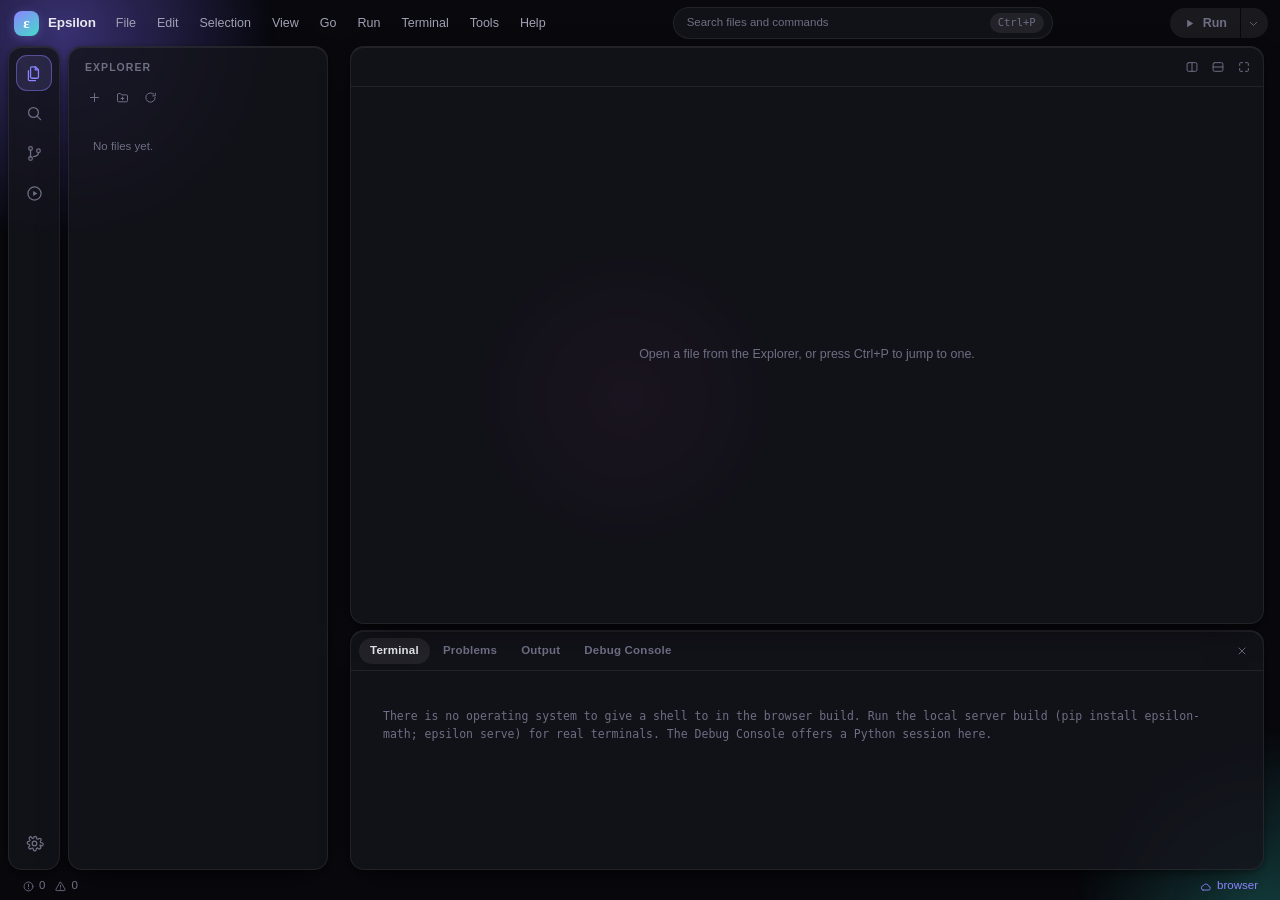
==== commit b1d27eff: "Make the editor fast, the motion real, and add the dependency graph ## The lag  Typing measured 169m" ====
--- a/epsilon/server/static/index.html
+++ b/epsilon/server/static/index.html
@@ -138,7 +138,7 @@
       </div>
 
       <!-- secondary sidebar: outline -->
-      <aside id="auxbar" class="wb-auxbar hidden" aria-label="Outline">
+      <aside id="auxbar" class="wb-auxbar collapsed" aria-label="Outline">
         <div class="wb-side-titlerow">
           <span class="wb-side-title">OUTLINE</span>
         </div>
@@ -170,6 +170,7 @@
   <script src="core.js"></script>
   <script src="editor.js"></script>
   <script src="panes.js"></script>
+  <script src="graph.js"></script>
   <script src="app.js"></script>
 </body>
 </html>
--- a/epsilon/server/static/app.css
+++ b/epsilon/server/static/app.css
@@ -56,7 +56,7 @@
 /* ---- Dusk (default) ---------------------------------------------- */
 :root, :root[data-theme="dark"] {
   --ground: #08080d;                        /* behind everything      */
-  --surface: rgba(23, 23, 32, 0.66);        /* frosted panels         */
+  --surface: rgba(20, 20, 28, 0.82);        /* translucent panels     */
   --surface-solid: #16161f;                 /* where text must be read */
   --surface-2: rgba(255, 255, 255, 0.038);  /* raised inside a panel  */
   --surface-3: rgba(255, 255, 255, 0.07);   /* hover                  */
@@ -111,7 +111,7 @@
 /* ---- Paper -------------------------------------------------------- */
 :root[data-theme="light"] {
   --ground: #eef0f8;
-  --surface: rgba(255, 255, 255, 0.72);
+  --surface: rgba(255, 255, 255, 0.8);
   --surface-solid: #ffffff;
   --surface-2: rgba(28, 24, 60, 0.035);
   --surface-3: rgba(28, 24, 60, 0.062);
@@ -243,19 +243,23 @@
   pointer-events: none;
   overflow: hidden;
   opacity: var(--aurora-opacity);
-  filter: blur(var(--aurora-blur));
-}
+  contain: strict;
+}
+/* A soft-edged gradient, not a circle behind a blur filter. It looks
+   the same and costs nothing to rasterise, which matters because this
+   sits underneath every translucent panel in the workbench. */
 .wb-aurora span {
   position: absolute;
   border-radius: 50%;
   will-change: transform;
+  transform: translateZ(0);
 }
 .wb-aurora-a {
   width: 46vw;
   height: 46vw;
   left: -6vw;
   top: -12vw;
-  background: var(--aurora-1);
+  background: radial-gradient(circle closest-side, var(--aurora-1), transparent 72%);
   animation: drift-a 34s ease-in-out infinite alternate;
 }
 .wb-aurora-b {
@@ -263,7 +267,7 @@
   height: 42vw;
   right: -8vw;
   bottom: -14vw;
-  background: var(--aurora-2);
+  background: radial-gradient(circle closest-side, var(--aurora-2), transparent 72%);
   animation: drift-b 41s ease-in-out infinite alternate;
 }
 .wb-aurora-c {
@@ -271,7 +275,7 @@
   height: 34vw;
   left: 44vw;
   top: 32vh;
-  background: var(--aurora-3);
+  background: radial-gradient(circle closest-side, var(--aurora-3), transparent 72%);
   animation: drift-c 47s ease-in-out infinite alternate;
 }
 @keyframes drift-a {
@@ -378,11 +382,15 @@
   min-width: 0;
 }
 
-/* every floating panel wears the same clothes */
+/* Every floating panel wears the same clothes.
+ *
+ * Deliberately no backdrop-filter here. What sits behind these panels is
+ * already a smooth gradient, so blurring it again is invisible — but it
+ * makes the browser re-blur five full-size regions on every repaint,
+ * which measured as ten times the cost of typing itself. Frosting is
+ * kept for the overlays below, where the backdrop really is text. */
 .wb-activitybar, .wb-sidebar, .wb-auxbar, .wb-editor-area, .wb-panel {
   background: var(--surface);
-  -webkit-backdrop-filter: var(--frost);
-  backdrop-filter: var(--frost);
   border: 1px solid var(--stroke);
   border-radius: var(--radius-lg);
   box-shadow: var(--lift-2), inset 0 1px 0 var(--stroke);
@@ -435,8 +443,6 @@
   padding: 5px 8px 5px 13px;
   border-radius: 99px;
   background: var(--surface);
-  -webkit-backdrop-filter: var(--frost);
-  backdrop-filter: var(--frost);
   border: 1px solid var(--stroke);
   color: var(--ink-3);
   font-size: var(--text-sm);
@@ -1311,26 +1317,39 @@
   word-break: break-word;
 }
 
+/* The wrapper is positioned by the glide loop in editor.js — never by a
+   CSS transition, which would restart from zero velocity on every
+   keystroke and read as a stutter. The bar inside owns the blink, so the
+   two never write `transform` over each other. */
 .ed-caret {
   position: absolute;
   top: 0;
   left: 0;
   z-index: 3;
   pointer-events: none;
+  will-change: transform;
+}
+.ed-caret-bar {
+  display: block;
+  width: 100%;
+  height: 100%;
   border-radius: 1px;
   background: var(--accent);
   box-shadow: 0 0 8px -1px var(--accent);
-}
-.ed-root[data-cursor-style="block"] .ed-caret,
-.ed-root.ed-overwrite .ed-caret { opacity: 0.4; box-shadow: none; }
-.ed-root[data-cursor-blink="blink"] .ed-caret { animation: caret-hard 1.06s step-end infinite; }
-.ed-root[data-cursor-blink="smooth"] .ed-caret { animation: caret-soft 1.15s ease-in-out infinite; }
-.ed-root[data-cursor-blink="expand"] .ed-caret { animation: caret-grow 1.15s ease-in-out infinite; }
+  transform-origin: 50% 50%;
+}
+.ed-root[data-cursor-style="block"] .ed-caret-bar,
+.ed-root.ed-overwrite .ed-caret-bar { opacity: 0.4; box-shadow: none; }
+.ed-root[data-cursor-blink="blink"] .ed-caret-bar { animation: caret-hard 1.06s step-end infinite; }
+.ed-root[data-cursor-blink="smooth"] .ed-caret-bar { animation: caret-soft 1.15s ease-in-out infinite; }
+.ed-root[data-cursor-blink="expand"] .ed-caret-bar { animation: caret-grow 1.15s cubic-bezier(0.45, 0, 0.25, 1) infinite; }
+/* blinking under the fingers is noise: hold it solid while typing */
+.ed-root.typing .ed-caret-bar { animation: none; opacity: 1; transform: none; }
 @keyframes caret-hard { 0%, 49% { opacity: 1; } 50%, 100% { opacity: 0; } }
 @keyframes caret-soft { 0%, 100% { opacity: 1; } 50% { opacity: 0.12; } }
 @keyframes caret-grow {
-  0%, 100% { opacity: 1; scale: 1 1; }
-  50% { opacity: 0.45; scale: 1 0.7; }
+  0%, 100% { transform: scaleY(1); opacity: 1; }
+  50% { transform: scaleY(0.08); opacity: 0.75; }
 }
 
 /* syntax */
@@ -1342,15 +1361,17 @@
 .tok-directive, .tok-tactic { color: var(--syn-meta); }
 .tok-op { color: var(--syn-punct); }
 
-/* decorations */
+/* decorations — drawn in .ed-decor, behind the text */
 .ed-bracket {
   background: var(--surface-4);
-  border-radius: 2px;
-  box-shadow: inset 0 -1px 0 var(--accent-line);
-}
-.ed-occurrence { background: var(--accent-wash); border-radius: 3px; }
-.ed-find-match { background: var(--hit); border-radius: 3px; }
-.ed-find-current { background: var(--hit-on); border-radius: 3px; }
+  box-shadow: inset 0 0 0 1px var(--accent-line);
+}
+.ed-occurrence { background: var(--accent-wash); }
+.ed-find-match { background: var(--hit); }
+.ed-find-current {
+  background: var(--hit-on);
+  box-shadow: 0 0 0 1px var(--caution);
+}
 .ed-ws { color: var(--ink-3); opacity: 0.45; }
 
 /* find widget */
@@ -1981,3 +2002,238 @@
   .wb-menubar { overflow-x: auto; scrollbar-width: none; }
   .wb-menubar::-webkit-scrollbar { display: none; }
 }
+
+/* ---- the decoration layer -----------------------------------------
+ * Ranges are drawn as positioned boxes rather than wrapped in spans,
+ * so highlighting an occurrence costs the number of matches instead of
+ * a re-parse of the whole document. Geometry comes from the monospace
+ * cell, which is why soft wrap turns the layer off.
+ * ------------------------------------------------------------------ */
+.ed-decor {
+  position: absolute;
+  top: 0;
+  left: 0;
+  right: 0;
+  padding: 12px 16px;
+  pointer-events: none;
+  will-change: transform;
+  z-index: 0;
+}
+.ed-decor i {
+  position: absolute;
+  display: block;
+  height: calc(var(--ed-font-size) * var(--ed-line-height));
+  border-radius: 3px;
+}
+
+/* ===================================================================
+ * 13. Motion
+ *
+ * Movement is here to explain a change, never to decorate one. A panel
+ * that slides out of the way says where it went; a tab that fades in
+ * says it is new. Everything is transform/opacity so it composites, and
+ * everything is short — 140-220ms, which reads as immediate.
+ *
+ * Nothing animates until the shell has laid itself out once (.wb-ready),
+ * because a workbench that assembles itself on load looks slow rather
+ * than polished.
+ * =================================================================== */
+
+.wb-ready .wb-sidebar,
+.wb-ready .wb-auxbar,
+.wb-ready .wb-panel {
+  transition: width 200ms var(--ease), height 200ms var(--ease),
+              opacity 140ms var(--ease), transform 200ms var(--ease),
+              margin 200ms var(--ease), border-width 200ms var(--ease);
+}
+
+.wb-sidebar.collapsed,
+.wb-auxbar.collapsed {
+  width: 0;
+  min-width: 0;
+  opacity: 0;
+  border-left-width: 0;
+  border-right-width: 0;
+  transform: translateX(-8px);
+  pointer-events: none;
+  overflow: hidden;
+}
+.wb-auxbar.collapsed { transform: translateX(8px); }
+
+.wb-panel.collapsed {
+  height: 0;
+  min-height: 0;
+  opacity: 0;
+  border-top-width: 0;
+  border-bottom-width: 0;
+  transform: translateY(8px);
+  pointer-events: none;
+  overflow: hidden;
+}
+
+.wb-sash-v.collapsed, .wb-sash-h.collapsed { display: none; }
+
+/* the sidebar's contents settle a beat after the panel itself opens */
+.wb-ready .wb-sidebar:not(.collapsed) .wb-side-view:not(.hidden) {
+  animation: view-in 220ms var(--ease);
+}
+@keyframes view-in {
+  from { opacity: 0; transform: translateX(-10px); }
+  to { opacity: 1; transform: none; }
+}
+
+/* switching what the bottom panel shows */
+.wb-ready .wb-panel-view:not(.hidden) { animation: fade-up 160ms var(--ease); }
+@keyframes fade-up {
+  from { opacity: 0; transform: translateY(4px); }
+  to { opacity: 1; transform: none; }
+}
+
+/* a newly opened editor tab arrives rather than appearing */
+.wb-ready .pane-tab { animation: tab-in 180ms var(--ease); }
+@keyframes tab-in {
+  from { opacity: 0; transform: translateY(-4px) scale(0.97); }
+  to { opacity: 1; transform: none; }
+}
+
+/* press feedback: every control acknowledges the click */
+.wb-act-btn:active, .wb-icon-btn:active, .pane-btn:active,
+.wb-panel-tab:active, .wb-search-opt:active, .wb-sb-seg:active {
+  transform: scale(0.93);
+}
+.wb-btn:active:not(:disabled), .wb-run-btn:active, .wb-run-caret:active {
+  transform: translateY(1px) scale(0.985);
+}
+.wb-act-btn, .wb-icon-btn, .pane-btn, .wb-panel-tab, .wb-search-opt,
+.wb-sb-seg, .wb-btn, .wb-run-btn, .wb-run-caret {
+  transition: transform 90ms var(--ease), background var(--t-fast),
+              color var(--t-fast), border-color var(--t-fast),
+              filter var(--t-fast);
+}
+
+/* the explorer twisty turns instead of swapping glyph */
+.wb-twisty { transition: transform 160ms var(--ease); }
+.wb-file.folder.open > .wb-twisty { transform: rotate(90deg); }
+
+/* a file row lifts very slightly under the pointer */
+.wb-file, .wb-scm-row, .wb-search-row, .wb-outline-item, .wb-prob-row {
+  transition: background var(--t-fast), color var(--t-fast),
+              padding-left 120ms var(--ease);
+}
+.wb-file:hover, .wb-scm-row:hover, .wb-search-row:hover,
+.wb-outline-item:hover, .wb-prob-row:hover { padding-left: 11px; }
+.wb-search-row:hover { padding-left: 21px; }
+.wb-prob-row:hover { padding-left: 25px; }
+
+/* completion list */
+.ed-complete { animation: drop-in 120ms var(--ease); }
+
+/* reduced motion switches all of it off, including the colour field */
+body.wb-reduced-motion .wb-aurora span { animation: none; }
+@media (prefers-reduced-motion: reduce) {
+  .wb-aurora span { animation: none !important; }
+}
+
+/* ===================================================================
+ * 14. Dependency graph
+ * =================================================================== */
+
+.wb-graph { display: flex; flex-direction: column; overflow: hidden; }
+
+.wb-graph-bar {
+  display: flex;
+  align-items: center;
+  gap: 7px;
+  flex: none;
+  padding: 14px 20px 10px;
+  flex-wrap: wrap;
+}
+.wb-graph-title { display: flex; align-items: baseline; gap: 10px; margin-right: 6px; }
+.wb-graph-file { font-size: var(--text-md); font-weight: 600; }
+.wb-graph-level { font-size: var(--text-sm); color: var(--ink-3); }
+.wb-graph-level.lexical { color: var(--caution); }
+
+.wb-graph-kind {
+  padding: 3px 10px;
+  border: 1px solid var(--stroke);
+  background: var(--surface-2);
+  color: var(--ink-3);
+  font-family: var(--font-ui);
+  font-size: var(--text-sm);
+}
+.wb-graph-kind:hover { color: var(--ink); border-color: var(--stroke-2); }
+.wb-graph-kind.active { color: var(--ink); border-color: var(--accent-line); }
+.wb-graph-kind.active.kind-class { background: color-mix(in srgb, var(--syn-type) 18%, transparent); }
+.wb-graph-kind.active.kind-function { background: color-mix(in srgb, var(--accent) 18%, transparent); }
+.wb-graph-kind.active.kind-variable { background: color-mix(in srgb, var(--good) 18%, transparent); }
+.wb-graph-kind.active.kind-import { background: color-mix(in srgb, var(--caution) 18%, transparent); }
+.wb-graph-kind.active.kind-module { background: color-mix(in srgb, var(--ink-2) 18%, transparent); }
+
+.wb-graph-canvas { flex: 1; min-height: 0; position: relative; }
+.gr-svg { width: 100%; height: 100%; display: block; }
+
+.gr-edge {
+  stroke: var(--stroke-2);
+  stroke-width: 1.2;
+  transition: stroke var(--t-fast), stroke-width var(--t-fast),
+              opacity var(--t-fast);
+}
+.gr-edge.kind-inherits { stroke-dasharray: 4 3; }
+.gr-arrowhead { fill: var(--stroke-2); }
+.gr-svg.gr-focused .gr-edge { opacity: 0.15; }
+.gr-svg.gr-focused .gr-edge.near {
+  opacity: 1;
+  stroke: var(--accent);
+  stroke-width: 1.9;
+}
+
+.gr-node { cursor: pointer; }
+.gr-dot {
+  fill: var(--surface-4);
+  stroke: var(--ink-3);
+  stroke-width: 1.4;
+  transition: fill var(--t-fast), stroke var(--t-fast), r var(--t-fast);
+}
+.gr-label {
+  fill: var(--ink-2);
+  font-family: var(--font-mono);
+  font-size: 10.5px;
+  text-anchor: middle;
+  pointer-events: none;
+  transition: fill var(--t-fast);
+}
+.gr-node.kind-function .gr-dot { fill: color-mix(in srgb, var(--accent) 45%, transparent); stroke: var(--accent); }
+.gr-node.kind-class .gr-dot { fill: color-mix(in srgb, var(--syn-type) 45%, transparent); stroke: var(--syn-type); }
+.gr-node.kind-variable .gr-dot { fill: color-mix(in srgb, var(--good) 42%, transparent); stroke: var(--good); }
+.gr-node.kind-import .gr-dot { fill: color-mix(in srgb, var(--caution) 40%, transparent); stroke: var(--caution); }
+.gr-node.kind-module .gr-dot { fill: var(--surface-4); stroke: var(--ink-2); stroke-dasharray: 3 2; }
+
+.gr-node:hover .gr-dot, .gr-node:focus-visible .gr-dot { stroke-width: 2.4; }
+.gr-node:hover .gr-label, .gr-node:focus-visible .gr-label { fill: var(--ink); }
+.gr-node.pinned .gr-dot { stroke-dasharray: 2 2; }
+.gr-svg.gr-focused .gr-node { opacity: 0.28; }
+.gr-svg.gr-focused .gr-node.near { opacity: 1; }
+.gr-node:focus { outline: none; }
+
+.wb-graph-legend {
+  display: flex;
+  flex-wrap: wrap;
+  gap: 14px;
+  flex: none;
+  padding: 10px 20px 16px;
+  font-size: var(--text-sm);
+  color: var(--ink-2);
+}
+.wb-graph-legend-item { display: inline-flex; align-items: center; gap: 6px; }
+.wb-graph-legend-item.dim { color: var(--ink-3); }
+.wb-graph-swatch {
+  width: 9px;
+  height: 9px;
+  border-radius: 50%;
+  background: var(--surface-4);
+  border: 1.4px solid var(--ink-3);
+}
+.wb-graph-legend-item.kind-function .wb-graph-swatch { background: var(--accent); border-color: var(--accent); }
+.wb-graph-legend-item.kind-class .wb-graph-swatch { background: var(--syn-type); border-color: var(--syn-type); }
+.wb-graph-legend-item.kind-variable .wb-graph-swatch { background: var(--good); border-color: var(--good); }
+.wb-graph-legend-item.kind-import .wb-graph-swatch { background: var(--caution); border-color: var(--caution); }
